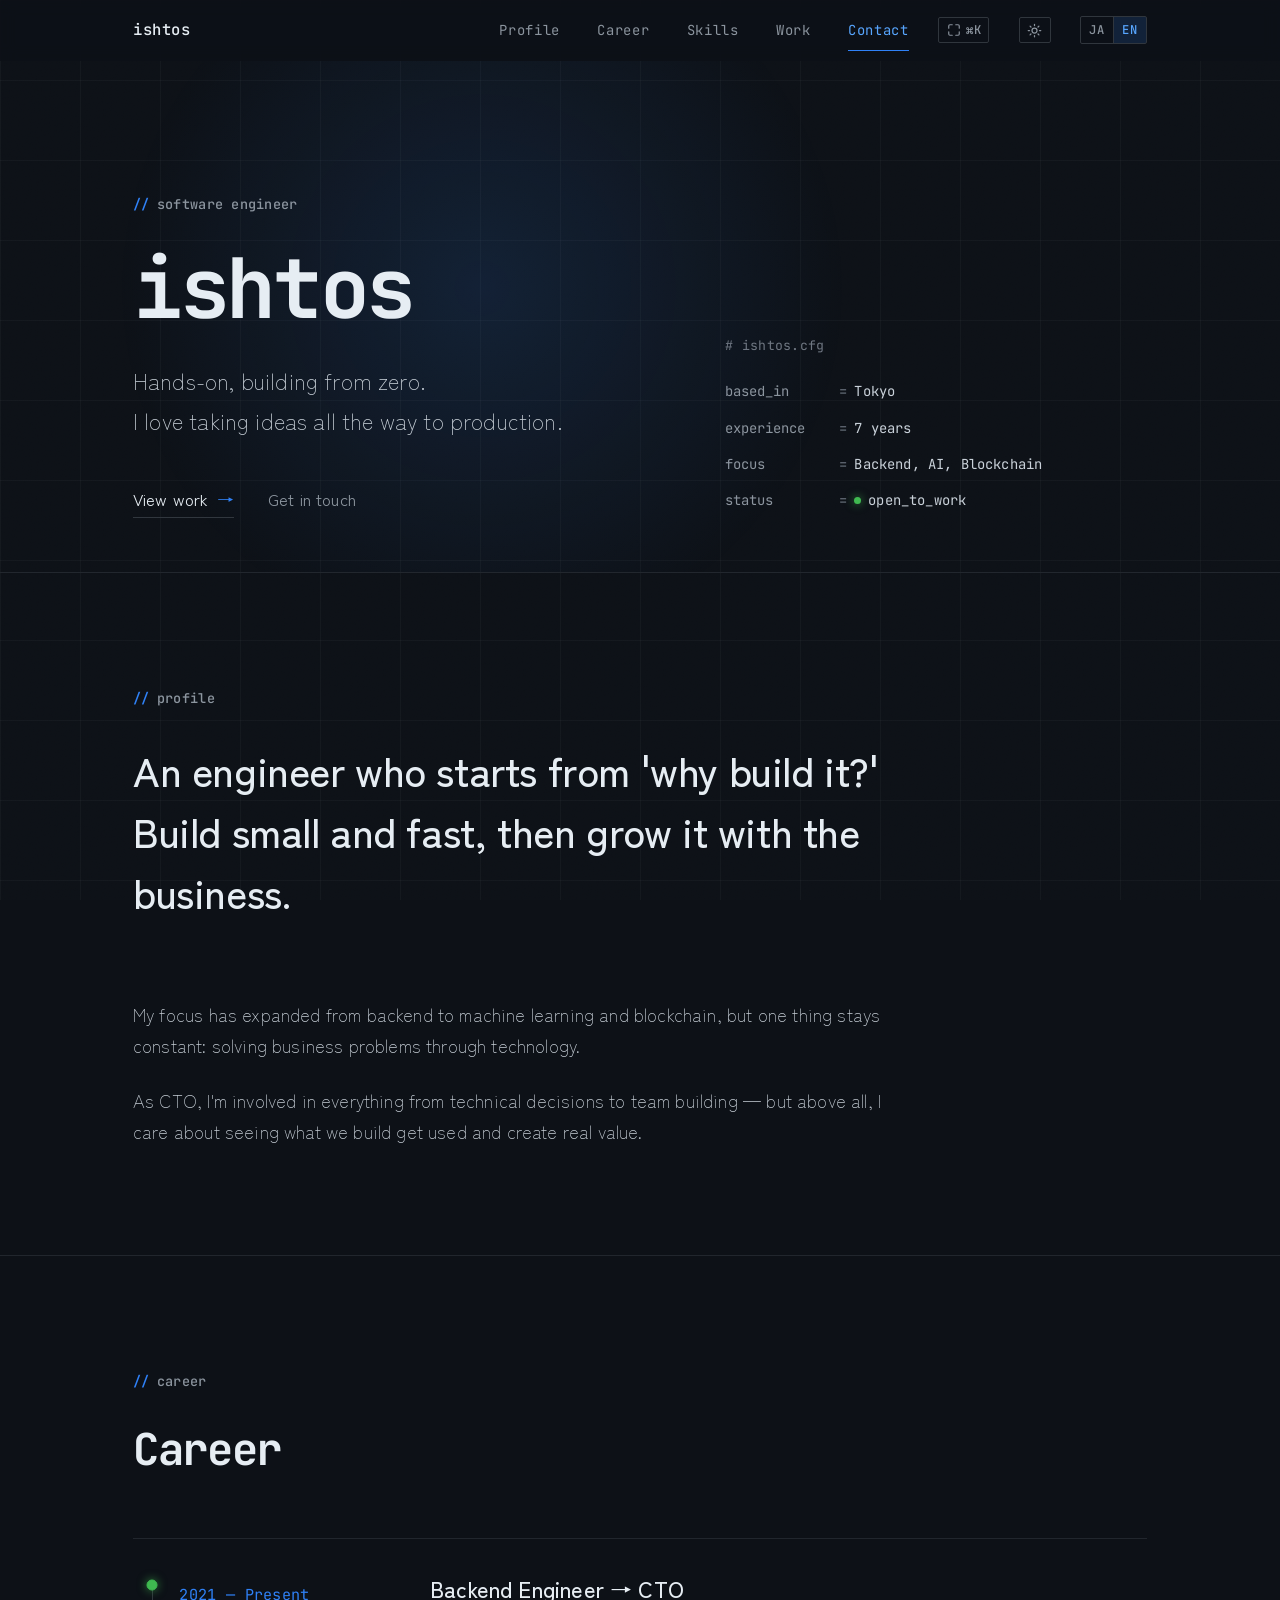
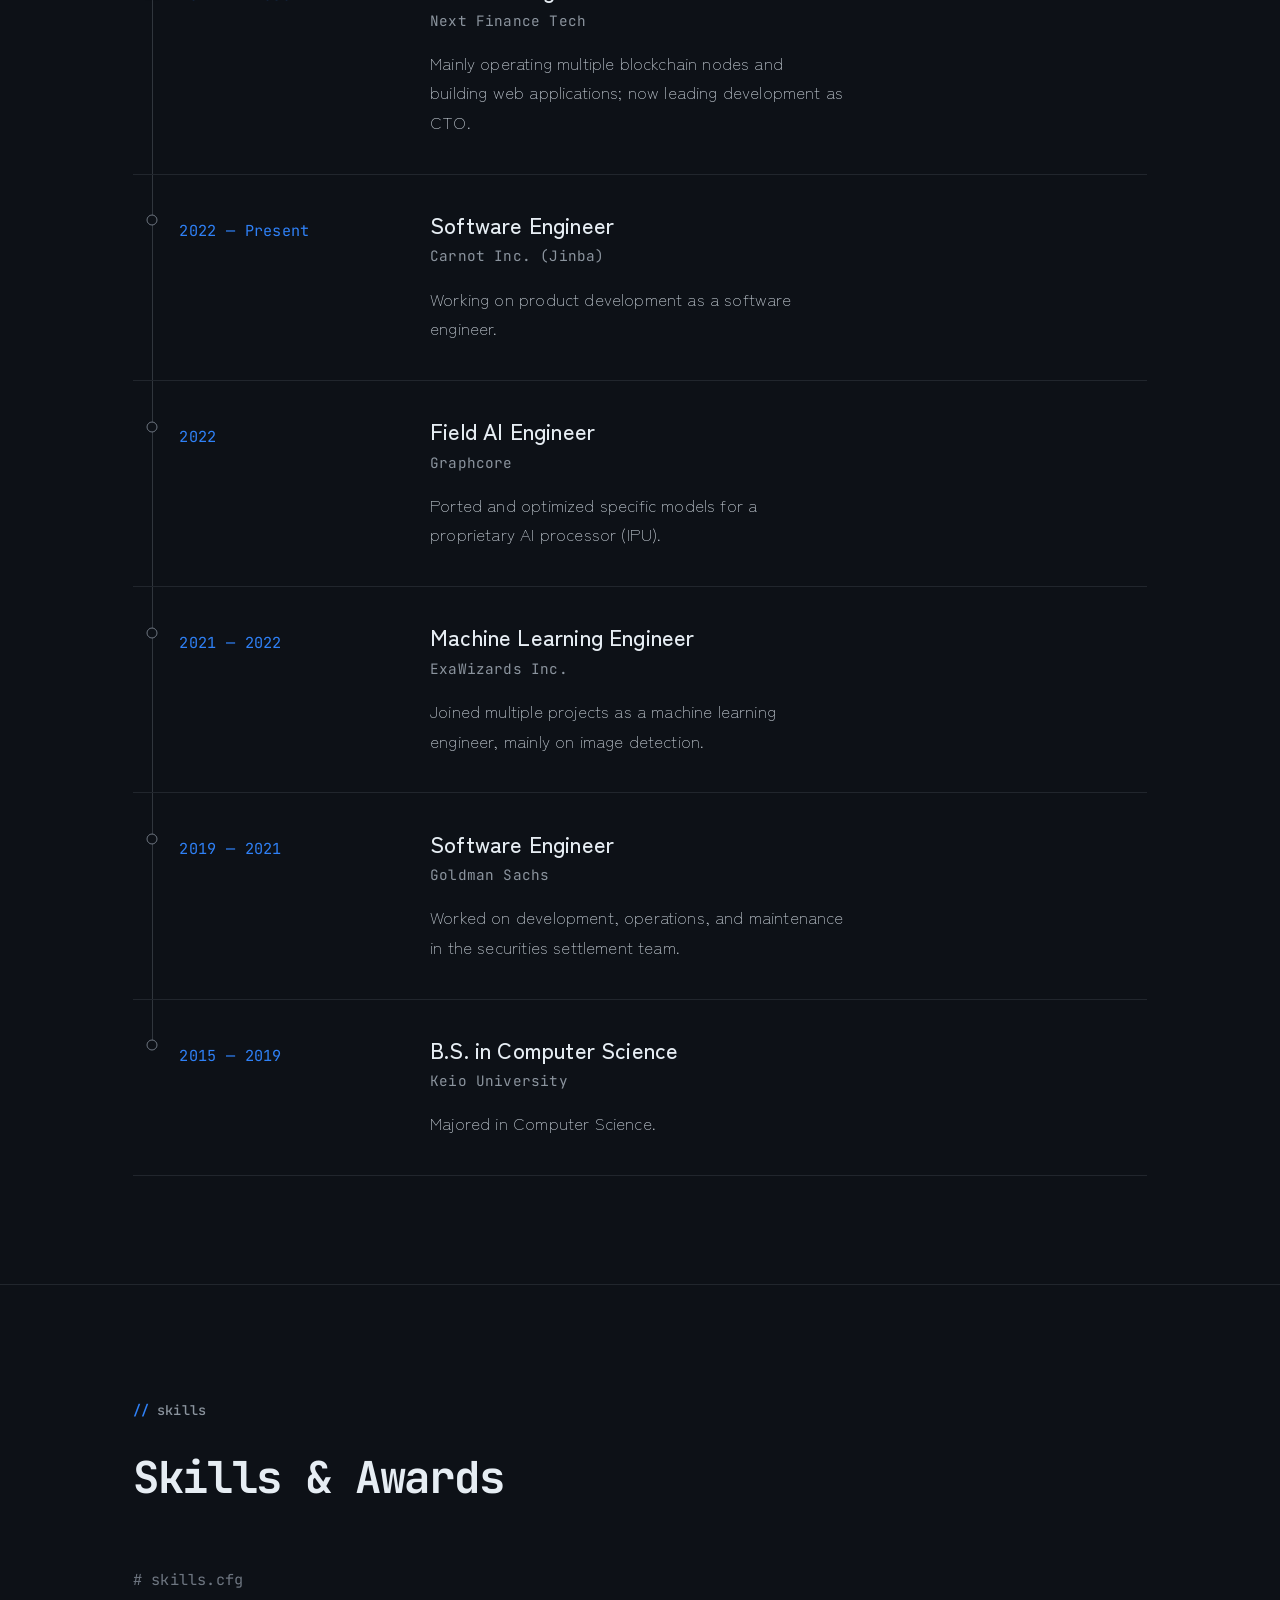
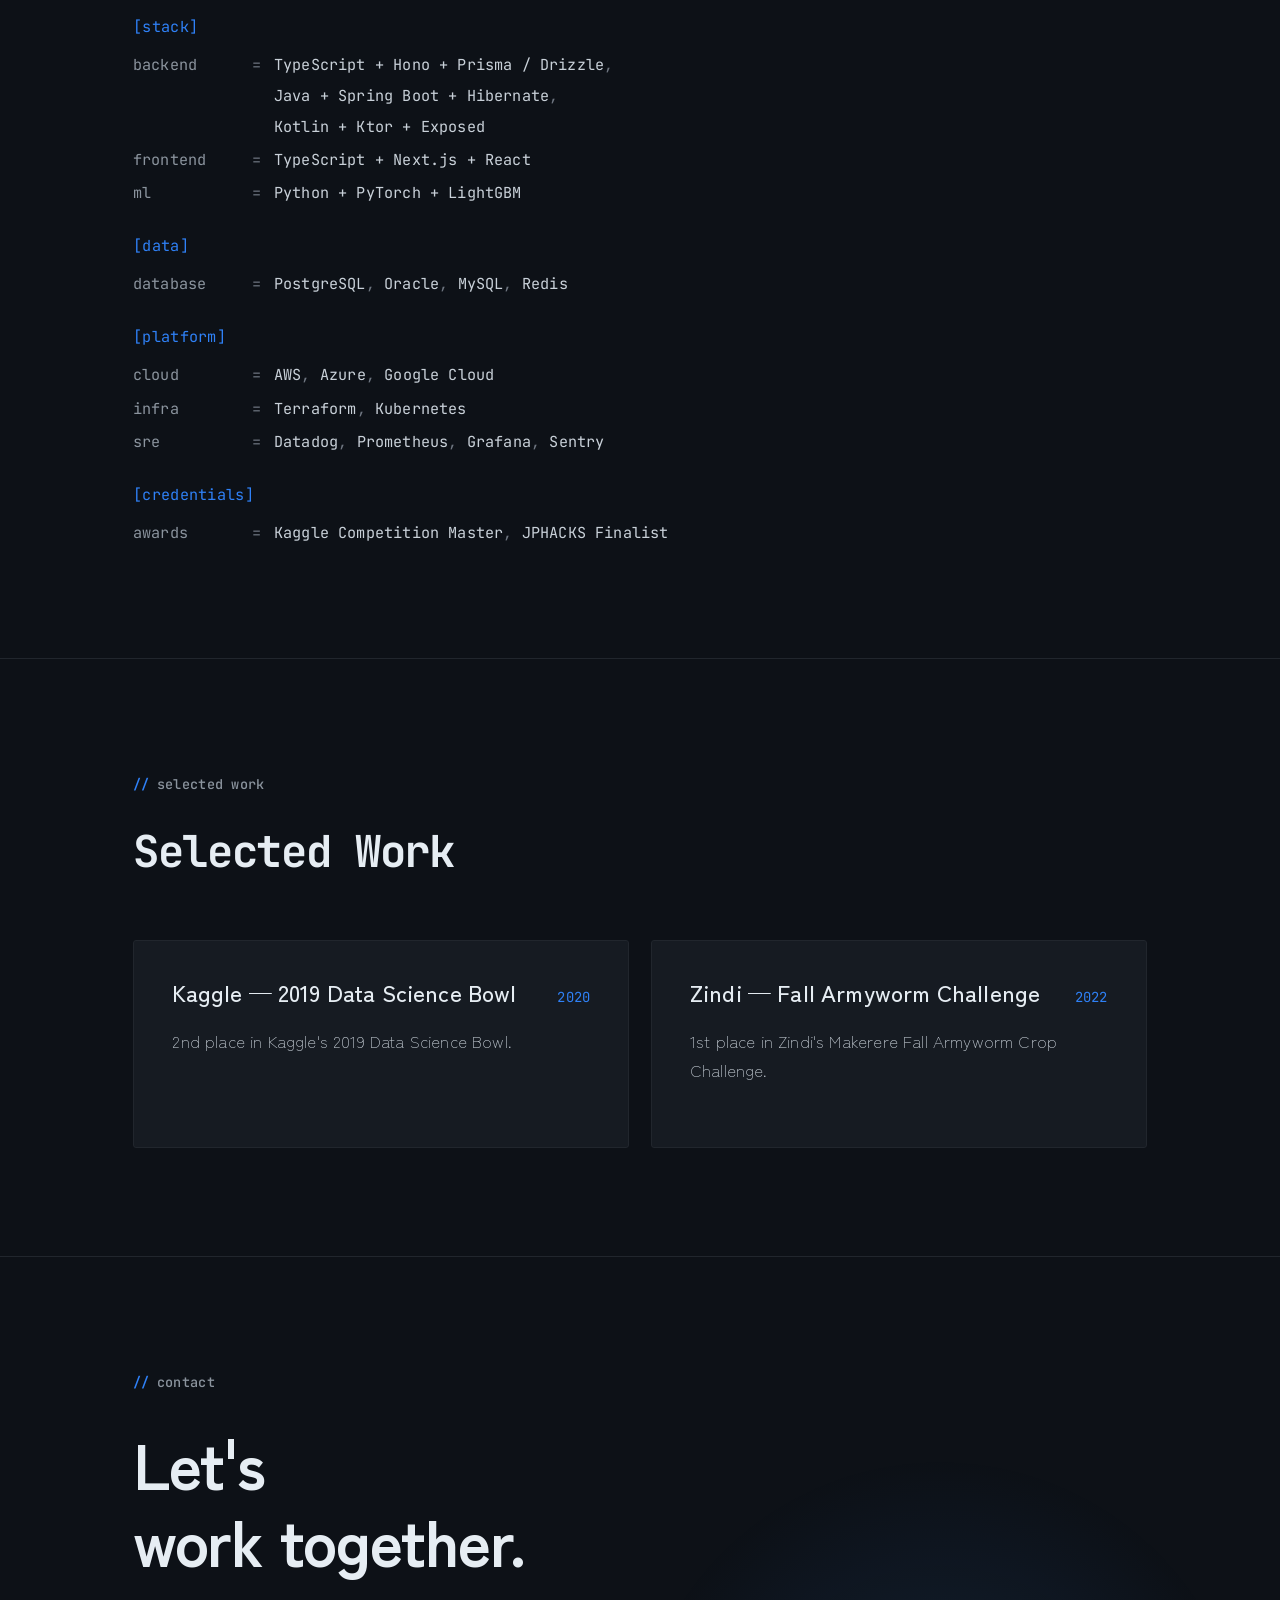
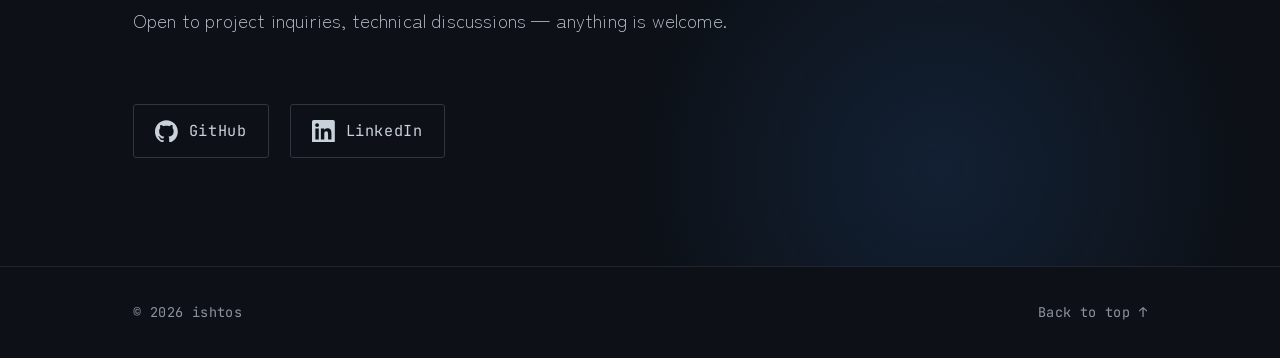
==== index.html @ a4ec8625 "Use comma separators in cfg blocks; trim the Work section - Config blocks: switch item separators to" ====
<!--
  ============================================================
  自己紹介ホームページ  /  Personal Profile Site
  デザイン: ダーク・プロダクト（深いチャコール × 抑えたブラス × 明朝 × 等幅）
  日英切替: 各要素の日本語はそのまま、英語は data-en="..." に記述。
            改行は {br} と書くと <br> になります。
  ※ 経歴・スキル・実績は LinkedIn を基に自動作成した下書きです。
    説明文は仮のものを含みます。ご自身で確認・修正してください（▼編集）。
  ============================================================
-->
<!DOCTYPE html>
<html lang="en" class="i18n-loading">
<head>
  <meta charset="UTF-8" />
  <meta name="viewport" content="width=device-width, initial-scale=1" />

  <!-- 言語適用までの一瞬のちらつき（FOUC）を防ぐ。JS 無効時は表示する。 -->
  <style>.i18n-loading body { visibility: hidden; }</style>
  <noscript><style>.i18n-loading body { visibility: visible; }</style></noscript>

  <!-- テーマを描画前に適用（ちらつき防止）。保存が無ければダーク。 -->
  <script>
    (function () {
      try {
        var t = localStorage.getItem("theme");
        document.documentElement.setAttribute("data-theme", t === "light" ? "light" : "dark");
      } catch (e) {
        document.documentElement.setAttribute("data-theme", "dark");
      }
    })();
  </script>

  <!-- ▼編集: タブ・検索結果に出るタイトルと説明文 -->
  <title>ishtos — Software Engineer</title>
  <meta name="description" content="ソフトウェアエンジニア ishtos のプロフィール。バックエンドと AI を軸に、経歴・スキル・実績を紹介しています。" />

  <meta property="og:title" content="ishtos — Software Engineer" />
  <meta property="og:description" content="バックエンドと AI を軸に、プロダクトをつくるソフトウェアエンジニアのプロフィール。" />
  <meta property="og:type" content="website" />
  <!-- ▼編集: 公開URL（ユーザーサイトなら https://<username>.github.io/） -->
  <meta property="og:url" content="https://ishtos.github.io/" />
  <meta property="og:image" content="https://ishtos.github.io/assets/og.jpg" />
  <meta property="og:image:width" content="1200" />
  <meta property="og:image:height" content="630" />
  <meta name="twitter:card" content="summary_large_image" />
  <meta name="twitter:title" content="ishtos — Software Engineer" />
  <meta name="twitter:description" content="Backend と AI を軸に、プロダクトをつくるソフトウェアエンジニア。" />
  <meta name="twitter:image" content="https://ishtos.github.io/assets/og.jpg" />

  <link rel="canonical" href="https://ishtos.github.io/" />
  <link rel="icon" type="image/svg+xml" href="assets/favicon.svg" />

  <meta name="color-scheme" content="dark light" />
  <meta name="theme-color" content="#0d1117" />

  <!-- 構造化データ（検索エンジンに「人物」として認識させる） -->
  <script type="application/ld+json">
  {
    "@context": "https://schema.org",
    "@type": "Person",
    "name": "ishtos",
    "url": "https://ishtos.github.io/",
    "jobTitle": "Software Engineer",
    "address": { "@type": "PostalAddress", "addressLocality": "Tokyo", "addressCountry": "JP" },
    "knowsAbout": ["Backend", "Machine Learning", "Blockchain"],
    "sameAs": [
      "https://github.com/ishtos",
      "https://www.linkedin.com/in/toshiki-ishikawa-1864b8167/"
    ]
  }
  </script>

  <link rel="preconnect" href="https://fonts.googleapis.com" />
  <link rel="preconnect" href="https://fonts.gstatic.com" crossorigin />
  <link href="https://fonts.googleapis.com/css2?family=JetBrains+Mono:wght@400;500;700&family=Zen+Kaku+Gothic+New:wght@300;400;500;700&display=swap" rel="stylesheet" />

  <link rel="stylesheet" href="assets/styles.css" />
</head>
<body>
  <a class="skip-link" href="#main" data-en="Skip to content">本文へスキップ</a>

  <!-- ============ トップバー ============ -->
  <header class="topbar" data-nav>
    <div class="wrap topbar__inner">
      <!-- ▼編集: 氏名 -->
      <a class="topbar__name" href="#top">ishtos</a>

      <div class="topbar__right">
        <nav class="topnav" aria-label="メインナビゲーション">
          <a href="#about" data-nav-link>Profile</a>
          <a href="#career" data-nav-link>Career</a>
          <a href="#skills" data-nav-link>Skills</a>
          <a href="#work" data-nav-link>Work</a>
          <a href="#contact" data-nav-link>Contact</a>
        </nav>

        <button class="cmdk-btn" type="button" data-cmdk-open aria-label="コマンドパレット / Command palette" title="Command palette (⌘K)">
          <svg viewBox="0 0 24 24" aria-hidden="true" fill="none" stroke="currentColor" stroke-width="2" stroke-linecap="round" stroke-linejoin="round"><path d="M9 3H5a2 2 0 0 0-2 2v4M15 3h4a2 2 0 0 1 2 2v4M9 21H5a2 2 0 0 1-2-2v-4M15 21h4a2 2 0 0 0 2-2v-4"/></svg>
          <span class="cmdk-btn__kbd" aria-hidden="true">⌘K</span>
        </button>

        <button class="themesw" type="button" data-theme-toggle aria-label="テーマ切替 / Toggle theme" title="Toggle theme">
          <svg class="icon-sun" viewBox="0 0 24 24" aria-hidden="true" fill="none" stroke="currentColor" stroke-width="2" stroke-linecap="round" stroke-linejoin="round"><circle cx="12" cy="12" r="4"/><path d="M12 2v2M12 20v2M4.93 4.93l1.41 1.41M17.66 17.66l1.41 1.41M2 12h2M20 12h2M6.34 17.66l-1.41 1.41M19.07 4.93l-1.41 1.41"/></svg>
          <svg class="icon-moon" viewBox="0 0 24 24" aria-hidden="true" fill="none" stroke="currentColor" stroke-width="2" stroke-linecap="round" stroke-linejoin="round"><path d="M21 12.79A9 9 0 1 1 11.21 3 7 7 0 0 0 21 12.79z"/></svg>
        </button>

        <div class="langsw" role="group" aria-label="言語 / Language" data-langsw>
          <button type="button" data-lang="ja" aria-pressed="false">JA</button>
          <button type="button" data-lang="en" aria-pressed="true">EN</button>
        </div>

        <button class="topbar__toggle" type="button" aria-expanded="false" aria-controls="topbar-menu" aria-label="メニューを開く" data-nav-toggle>
          <span></span><span></span>
        </button>
      </div>
    </div>

    <div class="topbar__menu" id="topbar-menu" data-nav-menu hidden>
      <a href="#about">Profile</a>
      <a href="#career">Career</a>
      <a href="#skills">Skills</a>
      <a href="#work">Work</a>
      <a href="#contact">Contact</a>
    </div>
  </header>

  <main id="main">
    <!-- ============ ヒーロー ============ -->
    <section class="hero" id="top">
      <div class="hero__glow" aria-hidden="true"></div>
      <div class="wrap hero__inner">
        <div class="hero__main">
          <!-- 肩書き・拠点（両言語共通のラベル） -->
          <p class="hero__eyebrow boot" style="--d:0"><span class="tick" aria-hidden="true"></span>Software Engineer</p>
          <!-- ▼編集: 氏名 -->
          <h1 class="hero__name boot" style="--d:1">ishtos</h1>
          <!-- ▼編集: キャッチコピー（下書き。あとで差し替えてください） -->
          <p class="hero__lead boot" style="--d:3" data-en="Hands-on, building from zero.{br}I love taking ideas all the way to production."><span class="phrase">アイデアを</span><span class="phrase">ゼロから形にして、</span><span class="phrase">世に出す。</span><br /><span class="phrase">そんなものづくりが</span><span class="phrase">好きです。</span></p>
          <div class="hero__actions boot" style="--d:5">
            <a class="lnk" href="#work"><span data-en="View work">実績を見る</span> <span class="arw" aria-hidden="true">→</span></a>
            <a class="lnk lnk--muted" href="#contact" data-en="Get in touch">連絡する</a>
          </div>
        </div>

        <!-- 設定ファイル風のプロフィール（等幅・両言語共通） -->
        <div class="hero__spec">
          <p class="spec__file boot" style="--d:2" aria-hidden="true"># ishtos.cfg</p>
          <dl class="spec">
            <div class="spec__item boot" style="--d:3">
              <dt>based_in</dt>
              <dd>Tokyo</dd>
            </div>
            <div class="spec__item boot" style="--d:4">
              <dt>experience</dt>
              <dd>7 years</dd>
            </div>
            <div class="spec__item boot" style="--d:5">
              <dt>focus</dt>
              <dd>Backend, AI, Blockchain</dd>
            </div>
            <div class="spec__item boot" style="--d:6">
              <dt>status</dt>
              <dd><span class="dot" aria-hidden="true"></span>open_to_work</dd>
            </div>
          </dl>
        </div>
      </div>
    </section>

    <!-- ============ プロフィール ============ -->
    <section class="sect" id="about">
      <div class="wrap">
        <p class="eyebrow"><span class="tick" aria-hidden="true"></span>Profile</p>

        <!-- ▼編集: 自己紹介のリード文（下書き。この一文がページの「顔」になります）
             日本語は文節ごとに <span class="phrase"> で囲み語中改行を防止。英語は data-en。 -->
        <h2 class="lead reveal" data-en="An engineer who starts from 'why build it?'{br}Build small and fast, then grow it with the business.">
          <span class="phrase">「なぜつくるのか」から</span><span class="phrase">考えるエンジニア。</span><br />
          <span class="phrase">小さく速くつくり、</span><span class="phrase">事業とともに</span><span class="phrase">育てていく。</span>
        </h2>

        <div class="about__grid">
          <!-- ▼編集: 自己紹介（下書き。ご自身の言葉に置き換えてください） -->
          <div class="about__body">
            <p class="reveal" data-en="My focus has expanded from backend to machine learning and blockchain, but one thing stays constant: solving business problems through technology.">領域はバックエンドから機械学習、ブロックチェーンへと広がってきましたが、一貫しているのは「技術で事業の課題を解く」という視点です。</p>
            <p class="reveal" data-en="As CTO, I'm involved in everything from technical decisions to team building — but above all, I care about seeing what we build get used and create real value.">CTO として技術選定やチームづくりに関わりながらも、つくったものが実際に使われ、価値を生むところまで見届けることを大切にしています。</p>
          </div>
        </div>
      </div>
    </section>

    <!-- ============ 経歴 / 職歴 ============ -->
    <section class="sect" id="career">
      <div class="wrap">
        <p class="eyebrow"><span class="tick" aria-hidden="true"></span>Career</p>
        <h2 class="sect__title reveal" data-en="Career">経歴</h2>

        <ol class="ledger">
          <!-- ▼編集: LinkedIn を基にした下書き。期間・役職・説明はご確認ください -->
          <li class="ledger__row reveal is-current">
            <div class="ledger__period" data-en="2021 — Present">2021 — 現在</div>
            <div class="ledger__main">
              <h3 class="ledger__role" data-en="Backend Engineer → CTO">バックエンドエンジニア → CTO</h3>
              <p class="ledger__org">Next Finance Tech</p>
              <p class="ledger__desc" data-en="Mainly operating multiple blockchain nodes and building web applications; now leading development as CTO.">複数のブロックチェーンノードの運用と Web アプリケーションの開発を主に担当。現在は CTO として開発をリード。</p>
            </div>
          </li>
          <li class="ledger__row reveal">
            <div class="ledger__period" data-en="2022 — Present">2022 — 現在</div>
            <div class="ledger__main">
              <h3 class="ledger__role" data-en="Software Engineer">ソフトウェアエンジニア</h3>
              <p class="ledger__org">Carnot Inc. (Jinba)</p>
              <p class="ledger__desc" data-en="Working on product development as a software engineer.">ソフトウェアエンジニアとして、プロダクト開発を担当。</p>
            </div>
          </li>
          <li class="ledger__row reveal">
            <div class="ledger__period">2022</div>
            <div class="ledger__main">
              <h3 class="ledger__role" data-en="Field AI Engineer">フィールド AI エンジニア</h3>
              <p class="ledger__org">Graphcore</p>
              <p class="ledger__desc" data-en="Ported and optimized specific models for a proprietary AI processor (IPU).">独自 AI プロセッサ（IPU）向けに、特定モデルの移植と最適化を担当。</p>
            </div>
          </li>
          <li class="ledger__row reveal">
            <div class="ledger__period" data-en="2021 — 2022">2021 — 2022</div>
            <div class="ledger__main">
              <h3 class="ledger__role" data-en="Machine Learning Engineer">機械学習エンジニア</h3>
              <p class="ledger__org">ExaWizards Inc.</p>
              <p class="ledger__desc" data-en="Joined multiple projects as a machine learning engineer, mainly on image detection.">機械学習エンジニアとして複数のプロジェクトに携わり、主に画像検出の案件を担当。</p>
            </div>
          </li>
          <li class="ledger__row reveal">
            <div class="ledger__period" data-en="2019 — 2021">2019 — 2021</div>
            <div class="ledger__main">
              <h3 class="ledger__role" data-en="Software Engineer">ソフトウェアエンジニア</h3>
              <p class="ledger__org">Goldman Sachs</p>
              <p class="ledger__desc" data-en="Worked on development, operations, and maintenance in the securities settlement team.">証券決済チームで、システムの開発・運用・保守を担当。</p>
            </div>
          </li>
          <li class="ledger__row reveal">
            <div class="ledger__period" data-en="2015 — 2019">2015 — 2019</div>
            <div class="ledger__main">
              <h3 class="ledger__role" data-en="B.S. in Computer Science">情報工学 学士</h3>
              <p class="ledger__org" data-en="Keio University">慶應義塾大学</p>
              <p class="ledger__desc" data-en="Majored in Computer Science.">情報工学を専攻。</p>
            </div>
          </li>
        </ol>
      </div>
    </section>

    <!-- ============ スキル / 資格 ============ -->
    <section class="sect" id="skills">
      <div class="wrap">
        <p class="eyebrow"><span class="tick" aria-hidden="true"></span>Skills</p>
        <h2 class="sect__title reveal" data-en="Skills &amp; Awards">スキル・受賞</h2>

        <!-- 設定ファイル風のスキル表記（ヒーローの # ishtos.cfg と呼応）。
             キー・値は言語共通なので data-en 不要。 -->
        <div class="cfg reveal" role="img"
             aria-label="Skills: backend TypeScript+Hono+Prisma/Drizzle, Java+Spring Boot+Hibernate, Kotlin+Ktor+Exposed; frontend TypeScript+Next.js+React; ml Python+PyTorch+LightGBM; database PostgreSQL, Oracle, MySQL, Redis; cloud AWS, Azure, Google Cloud; infra Terraform, Kubernetes; sre Datadog, Prometheus, Grafana, Sentry; awards Kaggle Competition Master, JPHACKS Finalist.">
          <p class="cfg__file" aria-hidden="true"># skills.cfg</p>

          <div class="cfg__block" aria-hidden="true">
            <p class="cfg__section">[stack]</p>
            <div class="cfg__row">
              <span class="cfg__key">backend</span><span class="cfg__eq">=</span>
              <span class="cfg__vals cfg__vals--stack">
                <span class="cfg__val">TypeScript + Hono + Prisma / Drizzle</span>
                <span class="cfg__val">Java + Spring Boot + Hibernate</span>
                <span class="cfg__val">Kotlin + Ktor + Exposed</span>
              </span>
            </div>
            <div class="cfg__row">
              <span class="cfg__key">frontend</span><span class="cfg__eq">=</span>
              <span class="cfg__vals"><span class="cfg__val">TypeScript + Next.js + React</span></span>
            </div>
            <div class="cfg__row">
              <span class="cfg__key">ml</span><span class="cfg__eq">=</span>
              <span class="cfg__vals"><span class="cfg__val">Python + PyTorch + LightGBM</span></span>
            </div>
          </div>

          <div class="cfg__block" aria-hidden="true">
            <p class="cfg__section">[data]</p>
            <div class="cfg__row">
              <span class="cfg__key">database</span><span class="cfg__eq">=</span>
              <span class="cfg__vals">
                <span class="cfg__val">PostgreSQL</span><span class="cfg__val">Oracle</span><span class="cfg__val">MySQL</span><span class="cfg__val">Redis</span>
              </span>
            </div>
          </div>

          <div class="cfg__block" aria-hidden="true">
            <p class="cfg__section">[platform]</p>
            <div class="cfg__row">
              <span class="cfg__key">cloud</span><span class="cfg__eq">=</span>
              <span class="cfg__vals">
                <span class="cfg__val">AWS</span><span class="cfg__val">Azure</span><span class="cfg__val">Google Cloud</span>
              </span>
            </div>
            <div class="cfg__row">
              <span class="cfg__key">infra</span><span class="cfg__eq">=</span>
              <span class="cfg__vals">
                <span class="cfg__val">Terraform</span><span class="cfg__val">Kubernetes</span>
              </span>
            </div>
            <div class="cfg__row">
              <span class="cfg__key">sre</span><span class="cfg__eq">=</span>
              <span class="cfg__vals">
                <span class="cfg__val">Datadog</span><span class="cfg__val">Prometheus</span><span class="cfg__val">Grafana</span><span class="cfg__val">Sentry</span>
              </span>
            </div>
          </div>

          <div class="cfg__block" aria-hidden="true">
            <p class="cfg__section">[credentials]</p>
            <div class="cfg__row">
              <span class="cfg__key">awards</span><span class="cfg__eq">=</span>
              <span class="cfg__vals">
                <span class="cfg__val">Kaggle Competition Master</span><span class="cfg__val">JPHACKS Finalist</span>
              </span>
            </div>
          </div>
        </div>
      </div>
    </section>

    <!-- ============ 実績 / プロジェクト ============ -->
    <section class="sect" id="work">
      <div class="wrap">
        <p class="eyebrow"><span class="tick" aria-hidden="true"></span>Selected Work</p>
        <h2 class="sect__title reveal" data-en="Selected Work">実績</h2>

        <div class="works">
          <!-- ▼編集: LinkedIn を基にした下書き。内容はご確認・修正ください -->
          <article class="work reveal">
            <div class="work__top">
              <h3 class="work__title">Kaggle — 2019 Data Science Bowl</h3>
              <span class="work__year">2020</span>
            </div>
            <p class="work__desc" data-en="2nd place in Kaggle's 2019 Data Science Bowl.">Kaggle「2019 Data Science Bowl」で2位入賞。</p>
          </article>

          <article class="work reveal">
            <div class="work__top">
              <h3 class="work__title">Zindi — Fall Armyworm Challenge</h3>
              <span class="work__year">2022</span>
            </div>
            <p class="work__desc" data-en="1st place in Zindi's Makerere Fall Armyworm Crop Challenge.">Zindi「Makerere Fall Armyworm Crop Challenge」で1位入賞。</p>
          </article>
        </div>
      </div>
    </section>

    <!-- ============ 連絡先 ============ -->
    <section class="sect contact" id="contact">
      <div class="contact__glow" aria-hidden="true"></div>
      <div class="wrap">
        <p class="eyebrow"><span class="tick" aria-hidden="true"></span>Contact</p>
        <h2 class="contact__title reveal" data-en="Let's{br}work together.">お気軽に、<br />ご連絡ください。</h2>
        <p class="contact__note reveal" data-en="Open to project inquiries, technical discussions — anything is welcome.">お仕事のご相談、技術的な話、なんでも歓迎します。</p>

        <ul class="contact__links reveal">
          <!-- ▼編集: 連絡先。不要なものは <li> ごと削除、メール等を追加できます -->
          <li>
            <a href="https://github.com/ishtos" target="_blank" rel="noopener" aria-label="GitHub">
                <svg class="contact__icon" viewBox="0 0 24 24" role="img" aria-hidden="true" focusable="false"><path fill="currentColor" d="M12 .297c-6.63 0-12 5.373-12 12 0 5.303 3.438 9.8 8.205 11.385.6.113.82-.258.82-.577 0-.285-.01-1.04-.015-2.04-3.338.724-4.042-1.61-4.042-1.61C4.422 18.07 3.633 17.7 3.633 17.7c-1.087-.744.084-.729.084-.729 1.205.084 1.838 1.236 1.838 1.236 1.07 1.835 2.809 1.305 3.495.998.108-.776.417-1.305.76-1.605-2.665-.3-5.466-1.332-5.466-5.93 0-1.31.465-2.38 1.235-3.22-.135-.303-.54-1.523.105-3.176 0 0 1.005-.322 3.3 1.23.96-.267 1.98-.399 3-.405 1.02.006 2.04.138 3 .405 2.28-1.552 3.285-1.23 3.285-1.23.645 1.653.24 2.873.12 3.176.765.84 1.23 1.91 1.23 3.22 0 4.61-2.805 5.625-5.475 5.92.42.36.81 1.096.81 2.22 0 1.606-.015 2.896-.015 3.286 0 .315.21.69.825.57C20.565 22.092 24 17.592 24 12.297c0-6.627-5.373-12-12-12"/></svg>
                <span>GitHub</span>
            </a>
          </li>
          <li>
            <a href="https://www.linkedin.com/in/toshiki-ishikawa-1864b8167/" target="_blank" rel="noopener" aria-label="LinkedIn">
                <svg class="contact__icon" viewBox="0 0 24 24" role="img" aria-hidden="true" focusable="false"><path fill="currentColor" d="M20.447 20.452h-3.554v-5.569c0-1.328-.027-3.037-1.852-3.037-1.853 0-2.136 1.445-2.136 2.939v5.667H9.351V9h3.414v1.561h.046c.477-.9 1.637-1.85 3.37-1.85 3.601 0 4.267 2.37 4.267 5.455v6.286zM5.337 7.433a2.062 2.062 0 0 1-2.063-2.065 2.064 2.064 0 1 1 2.063 2.065zm1.782 13.019H3.555V9h3.564v11.452zM22.225 0H1.771C.792 0 0 .774 0 1.729v20.542C0 23.227.792 24 1.771 24h20.451C23.2 24 24 23.227 24 22.271V1.729C24 .774 23.2 0 22.225 0z"/></svg>
                <span>LinkedIn</span>
            </a>
          </li>
        </ul>
      </div>
    </section>
  </main>

  <footer class="foot">
    <div class="wrap foot__inner">
      <!-- ▼編集: 氏名 / 年 -->
      <span>© 2026 ishtos</span>
      <a href="#top" class="foot__top">Back to top <span aria-hidden="true">↑</span></a>
    </div>
  </footer>

  <!-- ============ コマンドパレット (⌘K) ============ -->
  <div class="cmdk" data-cmdk hidden>
    <div class="cmdk__backdrop" data-cmdk-close></div>
    <div class="cmdk__panel" role="dialog" aria-modal="true" aria-label="Command palette">
      <div class="cmdk__bar">
        <span class="cmdk__prompt" aria-hidden="true">&gt;_</span>
        <input class="cmdk__input" type="text" data-cmdk-input
               placeholder="Jump to a section, toggle theme…"
               aria-label="Command" aria-controls="cmdk-list"
               aria-expanded="true" role="combobox" aria-autocomplete="list"
               autocomplete="off" autocapitalize="off" spellcheck="false" />
        <kbd class="cmdk__esc" aria-hidden="true">esc</kbd>
      </div>
      <ul class="cmdk__list" id="cmdk-list" data-cmdk-list role="listbox" aria-label="Commands"></ul>
      <p class="cmdk__empty" data-cmdk-empty hidden>No matching command</p>
      <div class="cmdk__foot" aria-hidden="true">
        <span><kbd>↑</kbd><kbd>↓</kbd> navigate</span>
        <span><kbd>↵</kbd> select</span>
        <span><kbd>esc</kbd> close</span>
      </div>
    </div>
  </div>

  <!-- フィルムグレイン（繊細な質感） -->
  <div class="grain" aria-hidden="true"></div>

  <script src="assets/main.js" defer></script>
  <!-- FOUC ゲートの保険（main.js が古い/欠落でも本文を必ず表示する。HTML内なので常に最新） -->
  <script>
    setTimeout(function () {
      document.documentElement.classList.remove("i18n-loading");
      var h = document.querySelector(".hero");
      if (h) h.classList.add("is-booted");
    }, 500);
  </script>
</body>
</html>
---- assets/styles.css ----
/* ============================================================
   Design tokens — Dark product
   深いチャコール × 抑えたブラス × 明朝/等幅/ゴシック
   ============================================================ */
:root {
  /* GitHub Dark (Primer) */
  --bg: #0d1117;
  --bg-2: #161b22;
  --bg-3: #21262d;
  --ink: #e6edf3;
  --ink-soft: #c9d1d9;
  --muted: #8b949e;
  --faint: #6e7681;
  --line: #21262d;
  --line-2: #30363d;
  --accent: #2f81f7;
  --accent-bright: #58a6ff;
  --accent-wash: rgba(56, 139, 253, 0.15);
  --grid-line: rgba(139, 148, 158, 0.06);
  --glow: rgba(56, 139, 253, 0.13);
  --success: #3fb950;
  --success-glow: rgba(63, 185, 80, 0.5);

  /* コンテナ幅は rem 基準にして、画面幅に応じて拡大する */
  --wrap: 66rem;
  --pad: clamp(1.25rem, 5vw, 3rem);

  --serif: "Shippori Mincho", "Hiragino Mincho ProN", "Yu Mincho", serif;
  --sans: "Zen Kaku Gothic New", -apple-system, BlinkMacSystemFont, "Hiragino Sans",
    "Noto Sans JP", sans-serif;
  --mono: "JetBrains Mono", "Zen Kaku Gothic New", ui-monospace, "SFMono-Regular",
    Menlo, monospace;

  --ease: cubic-bezier(0.16, 1, 0.3, 1);
}

/* ============================================================
   Light theme（data-theme="light" のとき上書き。ダークがデフォルト）
   ============================================================ */
:root[data-theme="light"] {
  /* GitHub Light (Primer) */
  --bg: #ffffff;
  --bg-2: #f6f8fa;
  --bg-3: #eaeef2;
  --ink: #1f2328;
  --ink-soft: #424a53;
  --muted: #59636e;
  --faint: #6e7781;
  --line: #d8dee4;
  --line-2: #d0d7de;
  --accent: #0969da;
  --accent-bright: #0550ae;
  --accent-wash: rgba(9, 105, 218, 0.1);
  --grid-line: rgba(31, 35, 40, 0.045);
  --glow: rgba(9, 105, 218, 0.08);
  --success: #1a7f37;
  --success-glow: rgba(26, 127, 55, 0.4);
}

/* ============================================================
   Base
   ============================================================ */
* {
  box-sizing: border-box;
}

html {
  /* 画面幅に応じて基準フォントサイズを拡大（広い画面で小さく見えるのを防ぐ）。
     すべての rem 指定（文字・余白・コンテナ幅）が連動して拡大する。 */
  font-size: clamp(16.5px, 0.5vw + 10.5px, 26px);
  scroll-behavior: smooth;
  -webkit-text-size-adjust: 100%;
}
@media (prefers-reduced-motion: reduce) {
  html {
    scroll-behavior: auto;
  }
}

body {
  margin: 0;
  font-family: var(--sans);
  font-weight: 400;
  color: var(--ink);
  background: var(--bg);
  line-height: 1.75;
  letter-spacing: 0.01em;
  -webkit-font-smoothing: antialiased;
  text-rendering: optimizeLegibility;
}

h1,
h2,
h3 {
  margin: 0;
  font-weight: 400;
  line-height: 1.16;
}

p {
  margin: 0;
}

a {
  color: inherit;
  text-decoration: none;
}

ul,
ol,
dl {
  margin: 0;
  padding: 0;
  list-style: none;
}

dd {
  margin: 0;
}

:focus-visible {
  outline: 2px solid var(--accent);
  outline-offset: 3px;
  border-radius: 2px;
}

::selection {
  background: var(--accent-wash);
  color: var(--accent-bright);
}

.wrap {
  width: 100%;
  max-width: var(--wrap);
  margin-inline: auto;
  padding-inline: var(--pad);
}

.skip-link {
  position: absolute;
  left: 1rem;
  top: -100px;
  z-index: 200;
  background: var(--accent);
  color: #ffffff;
  padding: 0.6rem 1rem;
  font-family: var(--mono);
  font-size: 0.85rem;
  transition: top 0.2s var(--ease);
}
.skip-link:focus {
  top: 1rem;
}

/* 日本語の語中改行を避ける */
.hero__name,
.hero__lead,
.lead,
.sect__title,
.contact__title {
  word-break: keep-all;
  overflow-wrap: anywhere;
}
/* 文節ごとの折り返し（語中改行・句読点の行頭禁則を防ぐ） */
.phrase {
  white-space: nowrap;
}

/* 共通の小見出し（等幅ラベル） */
.eyebrow,
.hero__eyebrow {
  display: inline-flex;
  align-items: center;
  gap: 0.55em;
  font-family: var(--mono);
  font-size: 0.8rem;
  font-weight: 500;
  letter-spacing: 0.02em;
  text-transform: lowercase;
  color: var(--muted);
}
/* コードコメント風の // マーカー */
.tick {
  color: var(--accent);
  font-weight: 600;
}
.tick::before {
  content: "//";
}

/* ブラス色のインラインリンク */
.lnk {
  display: inline-flex;
  align-items: center;
  gap: 0.5em;
  font-size: 1rem;
  color: var(--ink);
  padding-bottom: 3px;
  border-bottom: 1px solid var(--line-2);
  transition: color 0.25s var(--ease), border-color 0.25s var(--ease);
}
.lnk .arw {
  color: var(--accent);
  transition: transform 0.25s var(--ease);
}
.lnk:hover {
  color: var(--accent-bright);
  border-color: var(--accent);
}
.lnk:hover .arw {
  transform: translateX(4px);
}
.lnk--muted {
  color: var(--muted);
  border-color: transparent;
}
.lnk--muted:hover {
  color: var(--ink);
  border-color: var(--line-2);
}

/* ============================================================
   Grain & atmosphere
   ============================================================ */
/* ブループリント調の極薄グリッド（技術的な奥行き） */
body::before {
  content: "";
  position: fixed;
  inset: 0;
  z-index: 0;
  pointer-events: none;
  background-image:
    linear-gradient(to right, var(--grid-line) 1px, transparent 1px),
    linear-gradient(to bottom, var(--grid-line) 1px, transparent 1px);
  background-size: 80px 80px;
}

.grain {
  position: fixed;
  inset: 0;
  z-index: 3;
  pointer-events: none;
  opacity: 0.04;
  mix-blend-mode: overlay;
  background-image: url("data:image/svg+xml,%3Csvg xmlns='http://www.w3.org/2000/svg' width='140' height='140'%3E%3Cfilter id='n'%3E%3CfeTurbulence type='fractalNoise' baseFrequency='0.85' numOctaves='2' stitchTiles='stitch'/%3E%3C/filter%3E%3Crect width='100%25' height='100%25' filter='url(%23n)'/%3E%3C/svg%3E");
}
@media (prefers-reduced-motion: reduce) {
  .grain {
    display: none;
  }
}

/* ============================================================
   Top bar
   ============================================================ */
.topbar {
  position: sticky;
  top: 0;
  z-index: 100;
  background: color-mix(in srgb, var(--bg) 88%, transparent);
  -webkit-backdrop-filter: blur(8px);
  backdrop-filter: blur(8px);
  border-bottom: 1px solid transparent;
  transition: border-color 0.3s var(--ease), background 0.3s var(--ease);
}
.topbar.is-scrolled {
  border-bottom-color: var(--line);
  background: color-mix(in srgb, var(--bg) 94%, transparent);
}
.topbar__inner {
  display: flex;
  align-items: center;
  justify-content: space-between;
  height: 60px;
}
.topbar__name {
  font-family: var(--mono);
  font-size: 0.92rem;
  font-weight: 500;
  letter-spacing: 0.04em;
}
.topbar__name:hover {
  color: var(--accent-bright);
}
.topnav {
  display: flex;
  gap: clamp(1.1rem, 3vw, 2.2rem);
}
.topnav a {
  position: relative;
  font-family: var(--mono);
  font-size: 0.82rem;
  letter-spacing: 0.05em;
  color: var(--muted);
  padding: 0.4rem 0;
  transition: color 0.25s var(--ease);
}
.topnav a::after {
  content: "";
  position: absolute;
  left: 0;
  bottom: -2px;
  width: 100%;
  height: 1px;
  background: var(--accent);
  transform: scaleX(0);
  transform-origin: left;
  transition: transform 0.3s var(--ease);
}
.topnav a:hover {
  color: var(--ink);
}
.topnav a.is-active {
  color: var(--accent-bright);
}
.topnav a.is-active::after {
  transform: scaleX(1);
}

.topbar__right {
  display: flex;
  align-items: center;
  gap: clamp(1rem, 3vw, 1.75rem);
}

/* 言語切替 JA / EN */
.langsw {
  display: inline-flex;
  align-items: stretch;
  border: 1px solid var(--line-2);
  border-radius: 2px;
  overflow: hidden;
}
.langsw button {
  font-family: var(--mono);
  font-size: 0.72rem;
  font-weight: 500;
  letter-spacing: 0.08em;
  padding: 0.4em 0.65em;
  border: none;
  background: none;
  color: var(--muted);
  cursor: pointer;
  transition: color 0.2s var(--ease), background 0.2s var(--ease);
}
.langsw button + button {
  border-left: 1px solid var(--line-2);
}
.langsw button:hover {
  color: var(--ink);
}
.langsw button[aria-pressed="true"] {
  color: var(--accent-bright);
  background: var(--accent-wash);
}

/* テーマ切替（ダーク⇔ライト） */
.themesw {
  display: inline-flex;
  align-items: center;
  justify-content: center;
  width: 32px;
  height: 26px;
  padding: 0;
  border: 1px solid var(--line-2);
  border-radius: 2px;
  background: none;
  color: var(--muted);
  cursor: pointer;
  transition: color 0.2s var(--ease), border-color 0.2s var(--ease);
}
.themesw:hover {
  color: var(--accent-bright);
  border-color: var(--accent);
}
.themesw svg {
  width: 15px;
  height: 15px;
  display: block;
}
/* ダーク時は「ライトへ」= 太陽、ライト時は「ダークへ」= 月 を表示 */
.themesw .icon-moon {
  display: none;
}
:root[data-theme="light"] .themesw .icon-sun {
  display: none;
}
:root[data-theme="light"] .themesw .icon-moon {
  display: block;
}

/* ⌘K コマンドパレットのトリガー */
.cmdk-btn {
  display: inline-flex;
  align-items: center;
  gap: 0.4em;
  height: 26px;
  padding: 0 0.55em;
  border: 1px solid var(--line-2);
  border-radius: 2px;
  background: none;
  color: var(--muted);
  cursor: pointer;
  font-family: var(--mono);
  transition: color 0.2s var(--ease), border-color 0.2s var(--ease);
}
.cmdk-btn:hover {
  color: var(--accent-bright);
  border-color: var(--accent);
}
.cmdk-btn svg {
  width: 14px;
  height: 14px;
  display: block;
}
.cmdk-btn__kbd {
  font-size: 0.72rem;
  font-weight: 500;
  letter-spacing: 0.04em;
}
@media (max-width: 400px) {
  .cmdk-btn__kbd {
    display: none;
  }
}

.topbar__toggle {
  display: none;
  flex-direction: column;
  justify-content: center;
  gap: 5px;
  width: 40px;
  height: 40px;
  padding: 0;
  border: none;
  background: none;
  cursor: pointer;
}
.topbar__toggle span {
  display: block;
  width: 22px;
  height: 1.5px;
  margin-inline: auto;
  background: var(--ink);
  transition: transform 0.3s var(--ease), opacity 0.2s var(--ease);
}
.topbar__toggle[aria-expanded="true"] span:nth-child(1) {
  transform: translateY(3.25px) rotate(45deg);
}
.topbar__toggle[aria-expanded="true"] span:nth-child(2) {
  transform: translateY(-3.25px) rotate(-45deg);
}
.topbar__menu {
  display: flex;
  flex-direction: column;
  padding: 0.5rem var(--pad) 1.25rem;
  border-top: 1px solid var(--line);
}
.topbar__menu a {
  font-family: var(--mono);
  font-size: 0.95rem;
  letter-spacing: 0.05em;
  color: var(--ink-soft);
  padding: 0.9rem 0;
  border-bottom: 1px solid var(--line);
}
.topbar__menu[hidden] {
  display: none;
}

/* ============================================================
   Hero
   ============================================================ */
.hero {
  position: relative;
  padding-top: clamp(4.5rem, 14vh, 9rem);
  padding-bottom: clamp(2.5rem, 6vh, 4rem);
  overflow: hidden;
  scroll-margin-top: 80px;
}
.hero__glow {
  position: absolute;
  top: -30%;
  left: 8%;
  width: min(760px, 90%);
  aspect-ratio: 1;
  background: radial-gradient(
    circle,
    var(--glow),
    transparent 68%
  );
  pointer-events: none;
}
.hero__inner {
  position: relative;
  display: grid;
  grid-template-columns: 1.1fr 0.9fr;
  gap: clamp(2rem, 6vw, 5.5rem);
  align-items: end;
}
.hero__main {
  min-width: 0;
}
.hero__eyebrow {
  margin-bottom: 1.75rem;
}
.hero__name {
  font-family: var(--mono);
  font-weight: 700;
  font-size: clamp(2.6rem, 6.5vw, 5.5rem);
  letter-spacing: -0.04em;
  line-height: 1.02;
  color: var(--ink);
}
.hero__lead {
  margin-top: 1.75rem;
  max-width: 30rem;
  font-size: clamp(1.05rem, 2.4vw, 1.3rem);
  font-weight: 300;
  color: var(--ink-soft);
  line-height: 1.85;
}
.hero__actions {
  display: flex;
  flex-wrap: wrap;
  gap: 1rem 2rem;
  margin-top: 2.5rem;
}

/* 設定ファイル風のプロフィール（右カラム） */
.spec__file {
  font-family: var(--mono);
  font-size: 0.78rem;
  letter-spacing: 0.02em;
  color: var(--faint);
  margin-bottom: 1rem;
}
.spec {
  display: flex;
  flex-direction: column;
  gap: 0.12rem;
}
.spec__item {
  display: flex;
  align-items: center;
  gap: 0.6em;
  padding: 0.3rem 0;
}
.spec dt {
  flex: none;
  width: 7.5em;
  font-family: var(--mono);
  font-size: 0.82rem;
  letter-spacing: 0;
  color: var(--muted);
}
.spec dd {
  display: flex;
  align-items: center;
  gap: 0.5em;
  font-family: var(--mono);
  font-size: 0.82rem;
  color: var(--ink-soft);
}
/* skills.cfg と同じ key = value 書式（= を値カラムの先頭で揃える） */
.spec dd::before {
  content: "=";
  color: var(--faint);
}
.dot {
  width: 7px;
  height: 7px;
  border-radius: 50%;
  background: var(--success);
  box-shadow: 0 0 8px 1px var(--success-glow);
  animation: pulse 2.4s ease-in-out infinite;
}
@keyframes pulse {
  0%, 100% {
    box-shadow: 0 0 7px 1px var(--success-glow);
    opacity: 1;
  }
  50% {
    box-shadow: 0 0 13px 2px var(--success-glow);
    opacity: 0.82;
  }
}
@media (prefers-reduced-motion: reduce) {
  .dot {
    animation: none;
  }
}

/* 起動シーケンス。.js が付いた時だけ隠して段階表示する（JS無効なら常時表示） */
.js .hero .boot {
  opacity: 0;
  transform: translateY(12px);
}
.js .hero.is-booted .boot {
  opacity: 1;
  transform: none;
  transition: opacity 0.7s var(--ease), transform 0.7s var(--ease);
  transition-delay: calc(var(--d, 0) * 90ms);
}
@media (prefers-reduced-motion: reduce) {
  .js .hero .boot {
    opacity: 1;
    transform: none;
    transition: none;
  }
}

/* ============================================================
   Sections (shared)
   ============================================================ */
.sect {
  position: relative;
  padding-block: clamp(4.5rem, 12vh, 8rem);
  border-top: 1px solid var(--line);
  scroll-margin-top: 80px;
}
.eyebrow {
  margin-bottom: 1.75rem;
}
.sect__title {
  font-family: var(--mono);
  font-weight: 700;
  font-size: clamp(1.7rem, 4vw, 2.6rem);
  letter-spacing: -0.03em;
  color: var(--ink);
  margin-bottom: clamp(2.5rem, 6vw, 3.75rem);
}

/* ============================================================
   About
   ============================================================ */
.lead {
  font-family: var(--sans);
  font-weight: 500;
  font-size: clamp(1.5rem, 3.6vw, 2.4rem);
  line-height: 1.5;
  letter-spacing: -0.01em;
  color: var(--ink);
  max-width: 22em;
  margin-bottom: clamp(3rem, 7vw, 4.5rem);
}
.about__grid {
  display: grid;
  grid-template-columns: 1fr;
  gap: clamp(2rem, 6vw, 5rem);
  align-items: start;
}
.about__body {
  max-width: 46rem;
}
.about__body p {
  font-size: 1.06rem;
  font-weight: 300;
  color: var(--ink-soft);
  margin-bottom: 1.4rem;
}
.about__body p:last-child {
  margin-bottom: 0;
}
.facts {
  border-top: 1px solid var(--line);
}
.facts__row {
  display: flex;
  justify-content: space-between;
  align-items: baseline;
  gap: 1rem;
  padding: 1rem 0;
  border-bottom: 1px solid var(--line);
}
.facts dt {
  font-family: var(--mono);
  font-size: 0.78rem;
  letter-spacing: 0.08em;
  text-transform: uppercase;
  color: var(--muted);
}
.facts dd {
  font-size: 0.98rem;
  color: var(--ink);
  text-align: right;
}

/* ============================================================
   Career — ledger
   ============================================================ */
.ledger {
  position: relative;
  border-top: 1px solid var(--line);
}
.ledger__row {
  position: relative;
  display: grid;
  grid-template-columns: 200px 1fr;
  gap: clamp(1rem, 4vw, 3rem);
  padding: clamp(1.6rem, 3vw, 2.2rem) 1.25rem clamp(1.6rem, 3vw, 2.2rem) 2.75rem;
  border-bottom: 1px solid var(--line);
  transition: background 0.3s var(--ease);
}
.ledger__row:hover {
  background: var(--bg-2);
}
/* タイムラインの背骨。各行が縦線の一区間を担い、連続した1本に見える */
.ledger__row::before {
  content: "";
  position: absolute;
  left: 1.1rem;
  top: 0;
  bottom: 0;
  width: 1px;
  background: var(--line-2);
}
.ledger__row:first-child::before {
  top: calc(clamp(1.6rem, 3vw, 2.2rem) + 0.5rem);
}
.ledger__row:last-child::before {
  bottom: auto;
  height: calc(clamp(1.6rem, 3vw, 2.2rem) + 0.5rem);
}
/* 各役職のノード */
.ledger__row::after {
  content: "";
  position: absolute;
  left: 1.1rem;
  top: calc(clamp(1.6rem, 3vw, 2.2rem) + 0.5rem);
  width: 9px;
  height: 9px;
  border-radius: 50%;
  background: var(--bg);
  border: 1.5px solid var(--faint);
  transform: translate(-50%, -50%);
  transition: border-color 0.3s var(--ease), background 0.3s var(--ease);
}
.ledger__row:hover::after {
  border-color: var(--accent);
}
/* 現職ノードは緑で脈打つ（ステータスドットと同じ「生きている」言語） */
.ledger__row.is-current::after {
  border-color: var(--success);
  background: var(--success);
  box-shadow: 0 0 8px 1px var(--success-glow);
  animation: pulse 2.4s ease-in-out infinite;
}
@media (prefers-reduced-motion: reduce) {
  .ledger__row.is-current::after {
    animation: none;
  }
}
.ledger__period {
  font-family: var(--mono);
  font-size: 0.9rem;
  letter-spacing: 0.02em;
  color: var(--accent);
  padding-top: 0.35rem;
}
.ledger__role {
  font-size: 1.3rem;
  font-weight: 500;
  color: var(--ink);
}
.ledger__org {
  font-family: var(--mono);
  font-size: 0.85rem;
  color: var(--muted);
  margin-top: 0.35rem;
}
.ledger__desc {
  font-size: 1rem;
  font-weight: 300;
  color: var(--ink-soft);
  margin-top: 0.9rem;
  max-width: 46ch;
}

/* ============================================================
   Skills
   ============================================================ */
/* 設定ファイル風のスキル表記（ヒーローの # ishtos.cfg と同じ書式で統一） */
.cfg {
  font-family: var(--mono);
  font-size: 0.9rem;
  line-height: 1.7;
  overflow-x: auto;
}
.cfg__file {
  color: var(--faint);
  margin-bottom: 1.25rem;
}
.cfg__block + .cfg__block {
  margin-top: 1.4rem;
}
.cfg__section {
  color: var(--accent);
  letter-spacing: 0.02em;
  margin-bottom: 0.5rem;
}
.cfg__row {
  display: grid;
  grid-template-columns: 7em auto 1fr;
  gap: 0.2rem 0.75rem;
  align-items: start;
  padding: 0.22rem 0;
}
.cfg__key {
  color: var(--muted);
}
.cfg__eq {
  color: var(--faint);
}
.cfg__vals {
  display: flex;
  flex-wrap: wrap;
  gap: 0.1rem 0.55rem;
  min-width: 0;
}
.cfg__vals--stack {
  flex-direction: column;
  gap: 0.3rem;
}
.cfg__val {
  color: var(--ink-soft);
  transition: color 0.2s var(--ease);
}
/* 値はカンマ区切り（config らしく。改行スタックの行末にも付ける） */
.cfg__val:not(:last-child)::after {
  content: ",";
  color: var(--faint);
}
.cfg__val:hover {
  color: var(--accent-bright);
}
@media (max-width: 560px) {
  .cfg__row {
    grid-template-columns: 1fr;
    gap: 0.15rem;
    padding: 0.5rem 0;
  }
  .cfg__eq {
    display: none;
  }
  .cfg__key {
    color: var(--accent-bright);
  }
  .cfg__vals {
    padding-left: 0.9rem;
  }
}

.chips {
  display: flex;
  flex-wrap: wrap;
  gap: 0.6rem;
}
.chips li {
  font-family: var(--mono);
  font-size: 0.86rem;
  color: var(--ink-soft);
  padding: 0.4em 0.9em;
  border: 1px solid var(--line-2);
  border-radius: 2px;
  transition: border-color 0.25s var(--ease), color 0.25s var(--ease),
    background 0.25s var(--ease);
}
.chips li:hover {
  border-color: var(--accent);
  color: var(--accent-bright);
  background: var(--accent-wash);
}
.chips--plain li {
  border: none;
  padding: 0;
  color: var(--muted);
}
.chips--plain li:hover {
  background: none;
  color: var(--muted);
}
.chips--plain li:not(:last-child)::after {
  content: "·";
  margin-left: 0.6rem;
  color: var(--faint);
}

/* ============================================================
   Work
   ============================================================ */
.works {
  display: grid;
  grid-template-columns: repeat(auto-fit, minmax(300px, 1fr));
  gap: 1.25rem;
}
.work {
  position: relative;
  display: flex;
  flex-direction: column;
  padding: clamp(1.75rem, 3vw, 2.4rem);
  background: var(--bg-2);
  border: 1px solid var(--line);
  border-radius: 3px;
  overflow: hidden;
  transition: background 0.3s var(--ease), border-color 0.3s var(--ease),
    transform 0.4s var(--ease);
}
/* 上端の繊細な光 */
.work::before {
  content: "";
  position: absolute;
  inset: 0 0 auto;
  height: 1px;
  background: linear-gradient(
    90deg,
    transparent,
    var(--accent-bright),
    transparent
  );
  opacity: 0;
  transition: opacity 0.4s var(--ease);
}
.work:hover {
  background: var(--bg-3);
  border-color: var(--line-2);
  transform: translateY(-5px);
}
.work:hover::before {
  opacity: 1;
}
.work__top {
  display: flex;
  align-items: baseline;
  justify-content: space-between;
  gap: 1rem;
  margin-bottom: 1rem;
}
.work__title {
  font-size: 1.35rem;
  font-weight: 500;
  color: var(--ink);
}
.work__year {
  font-family: var(--mono);
  font-size: 0.82rem;
  color: var(--accent);
  white-space: nowrap;
}
.work__desc {
  font-size: 1rem;
  font-weight: 300;
  color: var(--ink-soft);
  margin-bottom: 1.4rem;
}
.work .chips--plain {
  margin-top: auto;
}
.work__link {
  display: inline-flex;
  align-items: center;
  gap: 0.5em;
  margin-top: 1.5rem;
  font-family: var(--mono);
  font-size: 0.85rem;
  color: var(--ink);
  transition: color 0.25s var(--ease);
}
.work__link .arw {
  color: var(--accent);
  transition: transform 0.25s var(--ease);
}
.work__link:hover {
  color: var(--accent-bright);
}
.work__link:hover .arw {
  transform: translateX(4px);
}

/* ============================================================
   Contact
   ============================================================ */
.contact {
  overflow: hidden;
}
.contact__glow {
  position: absolute;
  bottom: -40%;
  right: 0;
  width: min(680px, 90%);
  aspect-ratio: 1;
  background: radial-gradient(
    circle,
    var(--glow),
    transparent 65%
  );
  pointer-events: none;
}
.contact .wrap {
  position: relative;
}
.contact__title {
  font-family: var(--sans);
  font-weight: 700;
  font-size: clamp(2.2rem, 5.5vw, 3.8rem);
  line-height: 1.2;
  letter-spacing: -0.02em;
  color: var(--ink);
}
.contact__note {
  margin-top: 1.5rem;
  font-size: 1.1rem;
  font-weight: 300;
  color: var(--ink-soft);
}
.contact__links {
  display: flex;
  flex-wrap: wrap;
  gap: 1rem 1.25rem;
  margin-top: clamp(2.5rem, 6vw, 4rem);
}
.contact__links a {
  display: inline-flex;
  align-items: center;
  gap: 0.7em;
  padding: 0.85em 1.4em;
  border: 1px solid var(--line-2);
  border-radius: 3px;
  font-family: var(--mono);
  font-size: 0.9rem;
  letter-spacing: 0.04em;
  color: var(--ink-soft);
  transition: color 0.25s var(--ease), border-color 0.25s var(--ease),
    background 0.25s var(--ease);
}
.contact__links a:hover {
  color: var(--accent-bright);
  border-color: var(--accent);
  background: var(--accent-wash);
}
.contact__icon {
  width: 1.5em;
  height: 1.5em;
  flex: none;
}

/* ============================================================
   Footer
   ============================================================ */
.foot {
  padding-block: 2rem;
  border-top: 1px solid var(--line);
}
.foot__inner {
  display: flex;
  flex-wrap: wrap;
  gap: 0.75rem 1.5rem;
  justify-content: space-between;
  align-items: center;
  font-family: var(--mono);
  font-size: 0.8rem;
  letter-spacing: 0.03em;
  color: var(--muted);
}
.foot__top {
  transition: color 0.2s var(--ease);
}
.foot__top:hover {
  color: var(--accent-bright);
}

/* ============================================================
   Command palette (⌘K)
   ============================================================ */
.cmdk {
  position: fixed;
  inset: 0;
  z-index: 300;
  display: flex;
  justify-content: center;
  align-items: flex-start;
  padding: clamp(3rem, 12vh, 8rem) 1rem 2rem;
}
.cmdk[hidden] {
  display: none;
}
.cmdk__backdrop {
  position: fixed;
  inset: 0;
  background: color-mix(in srgb, var(--bg) 55%, transparent);
  -webkit-backdrop-filter: blur(4px);
  backdrop-filter: blur(4px);
  animation: cmdk-fade 0.15s var(--ease);
}
.cmdk__panel {
  position: relative;
  width: min(560px, 100%);
  max-height: 100%;
  display: flex;
  flex-direction: column;
  background: var(--bg-2);
  border: 1px solid var(--line-2);
  border-radius: 10px;
  box-shadow: 0 24px 60px -12px rgba(0, 0, 0, 0.5), 0 0 0 1px var(--glow);
  overflow: hidden;
  animation: cmdk-pop 0.18s var(--ease);
}
@keyframes cmdk-fade {
  from { opacity: 0; }
}
@keyframes cmdk-pop {
  from { opacity: 0; transform: translateY(-8px) scale(0.99); }
}
@media (prefers-reduced-motion: reduce) {
  .cmdk__backdrop,
  .cmdk__panel {
    animation: none;
  }
}
.cmdk__bar {
  display: flex;
  align-items: center;
  gap: 0.7em;
  padding: 0.85rem 1rem;
  border-bottom: 1px solid var(--line);
}
.cmdk__prompt {
  flex: none;
  font-family: var(--mono);
  font-size: 0.95rem;
  color: var(--accent);
}
.cmdk__input {
  flex: 1;
  min-width: 0;
  border: none;
  background: none;
  color: var(--ink);
  font-family: var(--mono);
  font-size: 0.95rem;
  letter-spacing: 0.01em;
  outline: none;
}
.cmdk__input::placeholder {
  color: var(--faint);
}
.cmdk__esc {
  flex: none;
  font-family: var(--mono);
  font-size: 0.68rem;
  color: var(--muted);
  border: 1px solid var(--line-2);
  border-radius: 3px;
  padding: 0.1em 0.4em;
}
.cmdk__list {
  flex: 1 1 auto;
  min-height: 0;
  overflow-y: auto;
  padding: 0.4rem;
}
.cmdk__item {
  display: flex;
  align-items: center;
  gap: 0.85em;
  padding: 0.6rem 0.75rem;
  border-radius: 6px;
  cursor: pointer;
  color: var(--ink-soft);
}
.cmdk__item[hidden] {
  display: none;
}
.cmdk__item.is-active {
  background: var(--accent-wash);
  color: var(--accent-bright);
}
.cmdk__icon {
  flex: none;
  width: 1.4em;
  text-align: center;
  font-family: var(--mono);
  color: var(--accent);
}
.cmdk__item.is-active .cmdk__icon {
  color: var(--accent-bright);
}
.cmdk__label {
  flex: 1;
  min-width: 0;
  font-size: 0.92rem;
}
.cmdk__hint {
  flex: none;
  font-family: var(--mono);
  font-size: 0.75rem;
  color: var(--faint);
}
.cmdk__empty {
  padding: 1.5rem;
  text-align: center;
  color: var(--muted);
  font-family: var(--mono);
  font-size: 0.85rem;
}
.cmdk__empty[hidden] {
  display: none;
}
.cmdk__foot {
  display: flex;
  flex-wrap: wrap;
  gap: 0.4rem 1.2rem;
  padding: 0.7rem 1rem;
  border-top: 1px solid var(--line);
  font-family: var(--mono);
  font-size: 0.72rem;
  color: var(--muted);
}
.cmdk__foot kbd {
  font-family: var(--mono);
  border: 1px solid var(--line-2);
  border-radius: 3px;
  padding: 0 0.35em;
  margin-right: 0.15em;
  color: var(--ink-soft);
}
body.is-cmdk-open {
  overflow: hidden;
}

/* ============================================================
   Reveal on scroll
   ============================================================ */
.reveal {
  opacity: 0;
  transform: translateY(22px);
  transition: opacity 0.8s var(--ease), transform 0.8s var(--ease);
}
.reveal.is-visible {
  opacity: 1;
  transform: none;
}
@media (prefers-reduced-motion: reduce) {
  .reveal {
    opacity: 1;
    transform: none;
    transition: none;
  }
  .work:hover,
  .ledger__row {
    transform: none;
  }
}

/* ============================================================
   Responsive
   ============================================================ */
@media (max-width: 860px) {
  .topnav {
    display: none;
  }
  .topbar__toggle {
    display: flex;
  }
  .hero__inner {
    grid-template-columns: 1fr;
    gap: clamp(2.5rem, 8vw, 3.5rem);
    align-items: start;
  }
  .about__grid {
    grid-template-columns: 1fr;
  }
  .ledger__row,
  .skills__group {
    grid-template-columns: 1fr;
    gap: 0.6rem;
  }
  .skills__group {
    gap: 1rem;
  }
  .ledger__period {
    padding-top: 0;
  }
}

@media (min-width: 861px) {
  .topbar__menu {
    display: none !important;
  }
}
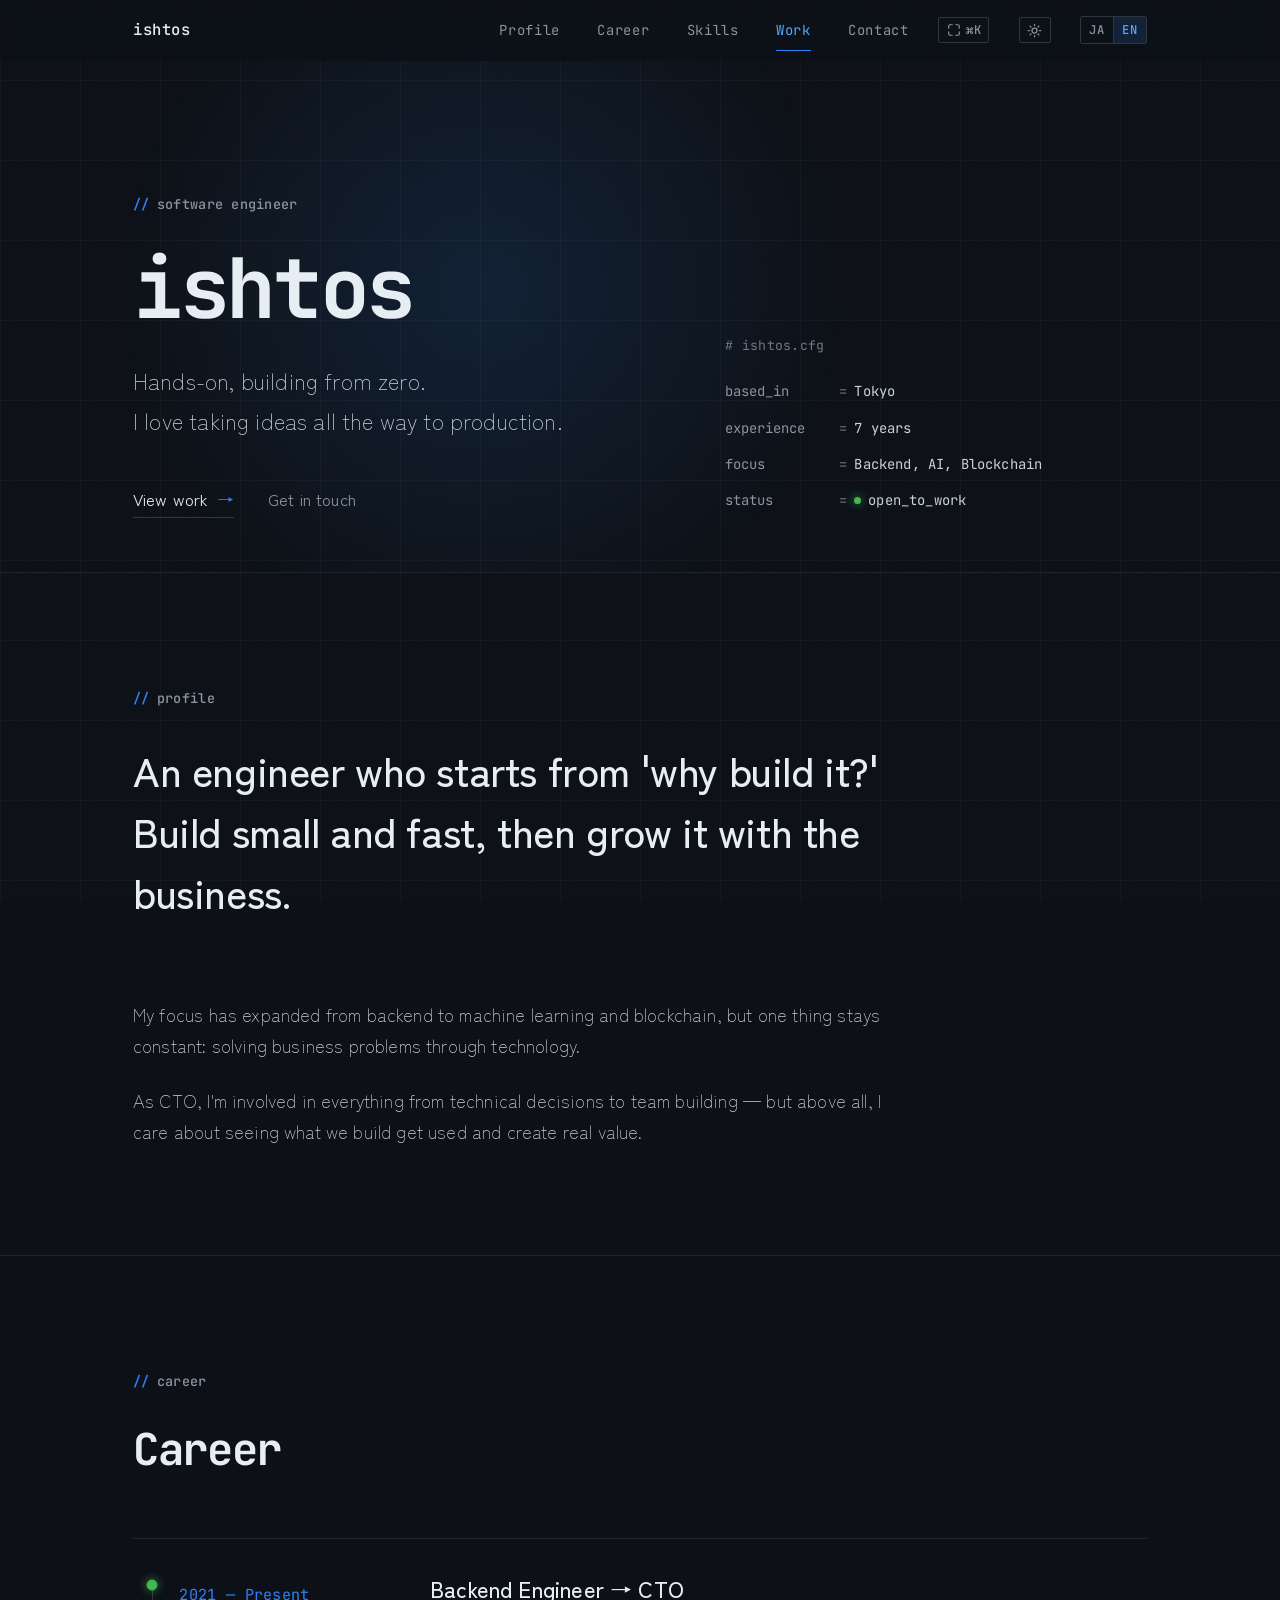
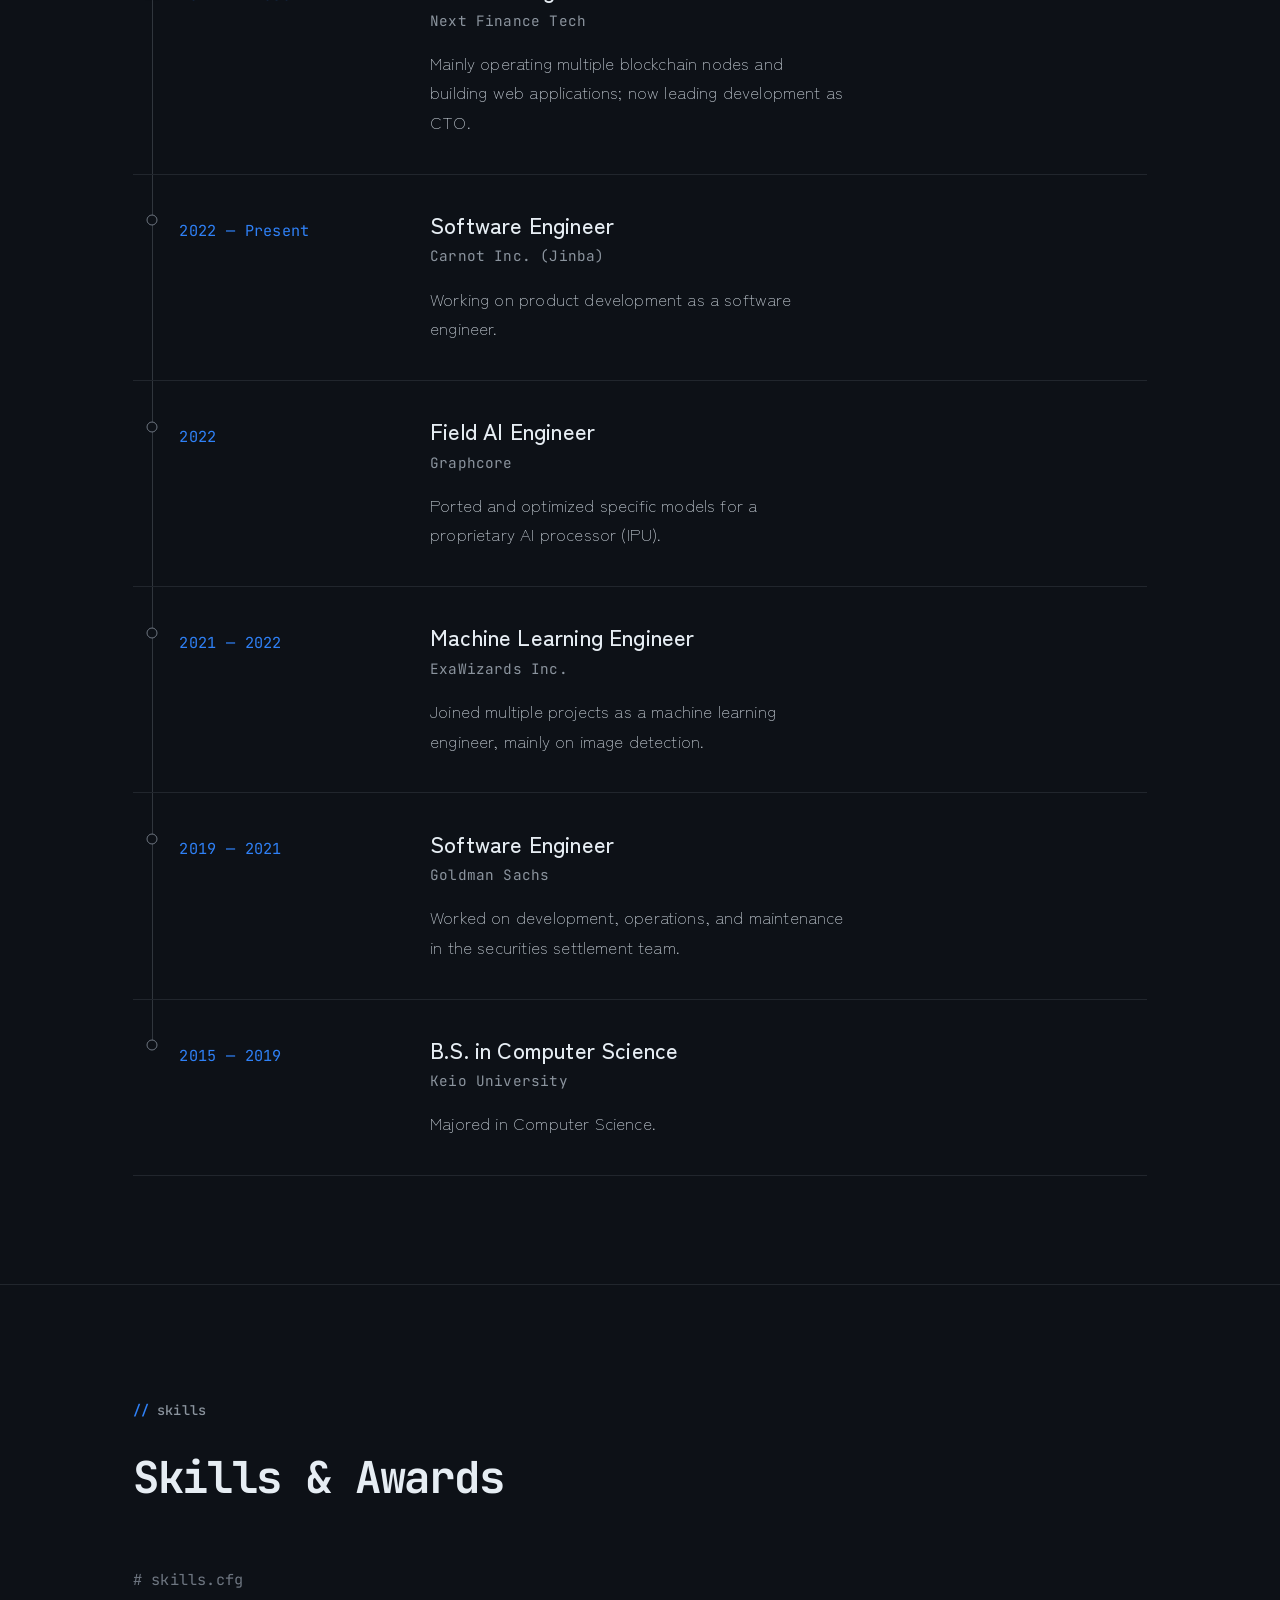
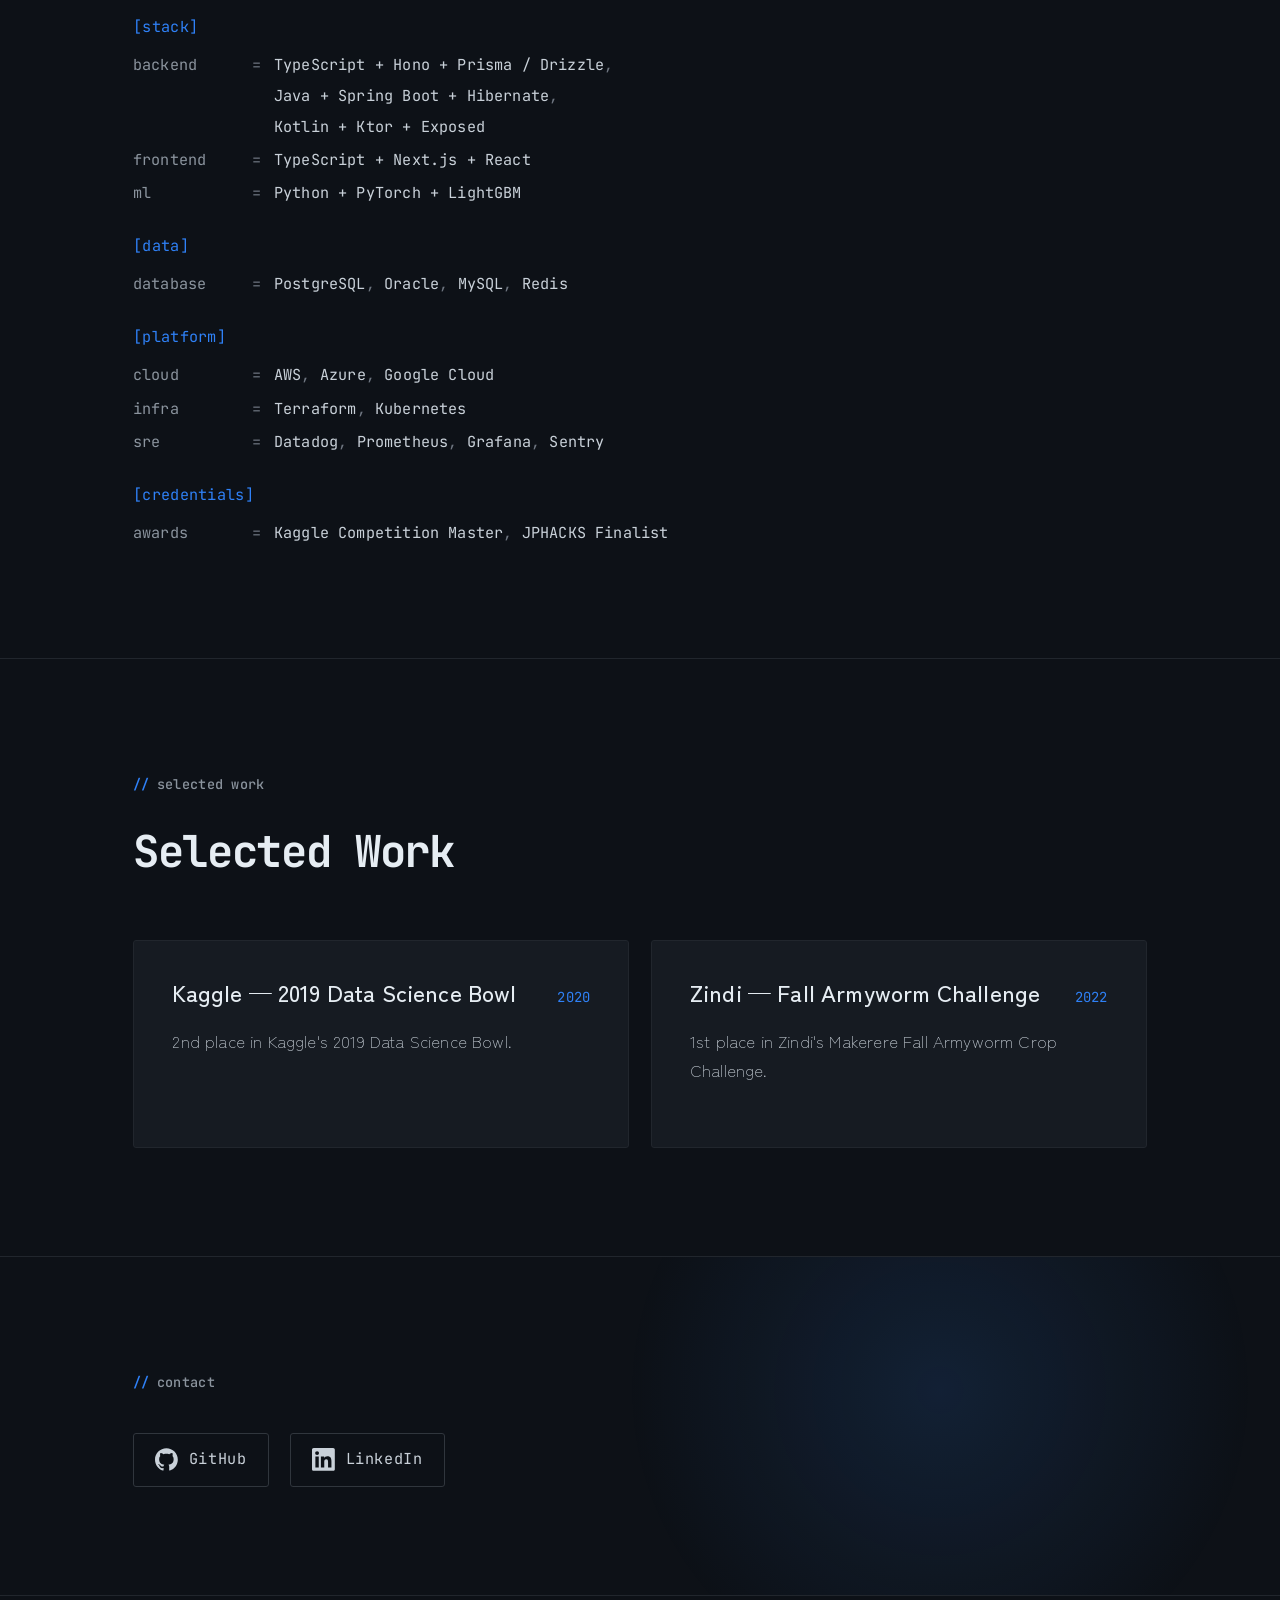
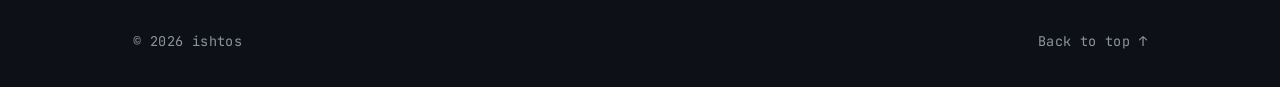
==== commit 232ef948: "Simplify Contact to just the two links Remove the invitation title and note; keep the // contact mar" ====
--- a/index.html
+++ b/index.html
@@ -358,8 +358,6 @@
       <div class="contact__glow" aria-hidden="true"></div>
       <div class="wrap">
         <p class="eyebrow"><span class="tick" aria-hidden="true"></span>Contact</p>
-        <h2 class="contact__title reveal" data-en="Let's{br}work together.">お気軽に、<br />ご連絡ください。</h2>
-        <p class="contact__note reveal" data-en="Open to project inquiries, technical discussions — anything is welcome.">お仕事のご相談、技術的な話、なんでも歓迎します。</p>
 
         <ul class="contact__links reveal">
           <!-- ▼編集: 連絡先。不要なものは <li> ごと削除、メール等を追加できます -->
--- a/assets/styles.css
+++ b/assets/styles.css
@@ -1017,7 +1017,7 @@
   display: flex;
   flex-wrap: wrap;
   gap: 1rem 1.25rem;
-  margin-top: clamp(2.5rem, 6vw, 4rem);
+  margin-top: 0.5rem;
 }
 .contact__links a {
   display: inline-flex;
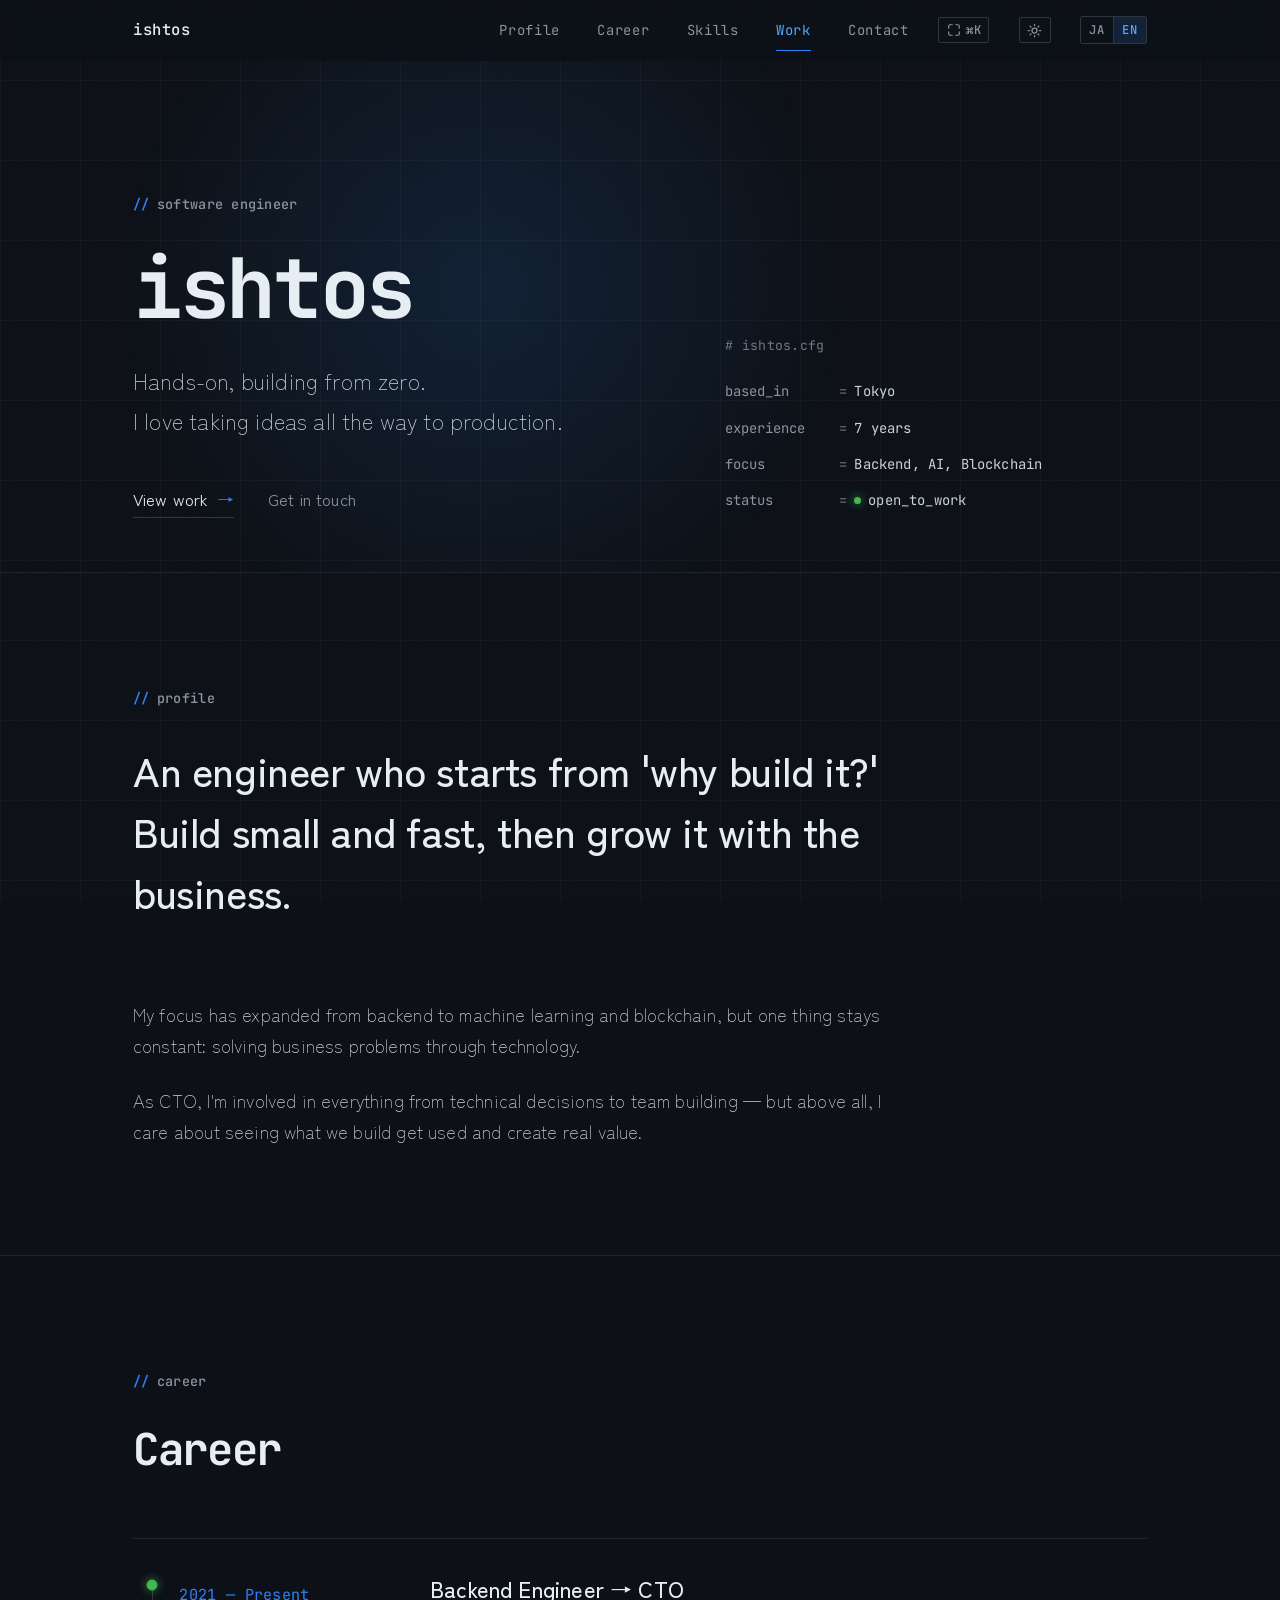
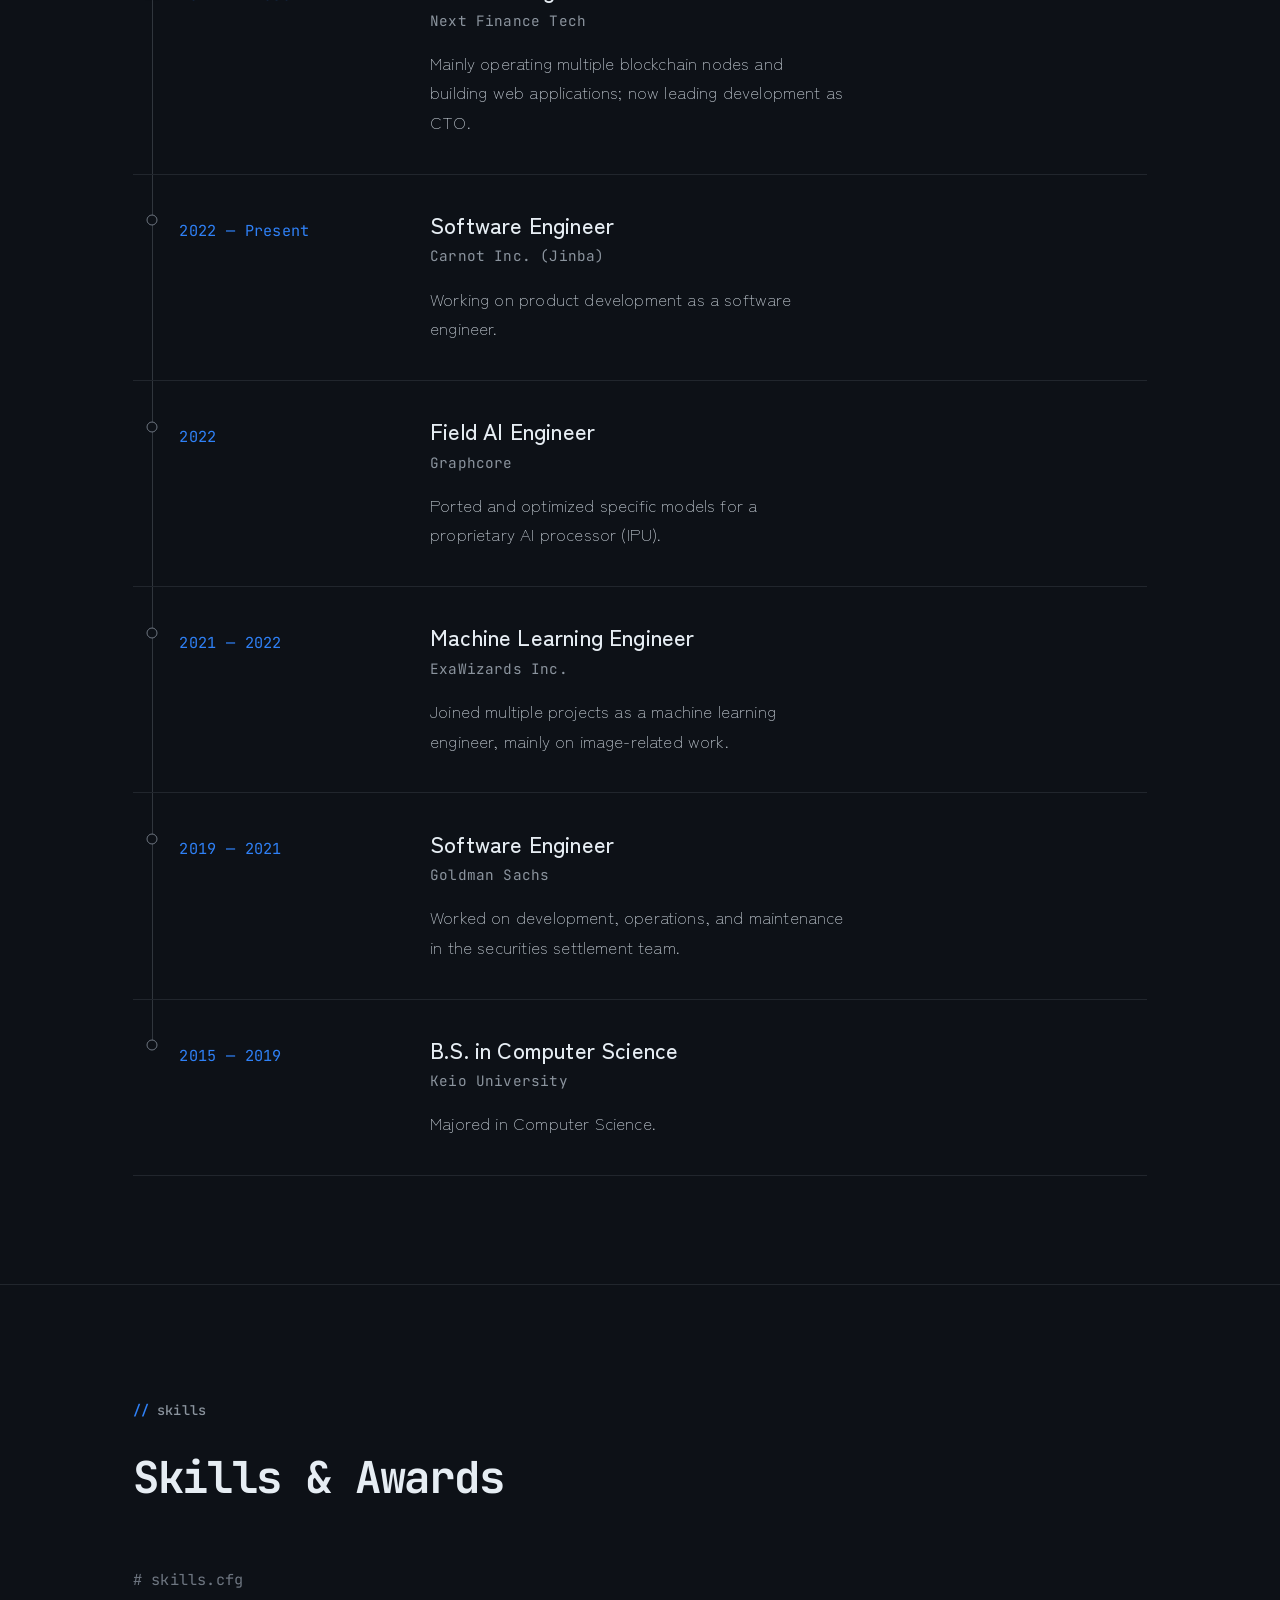
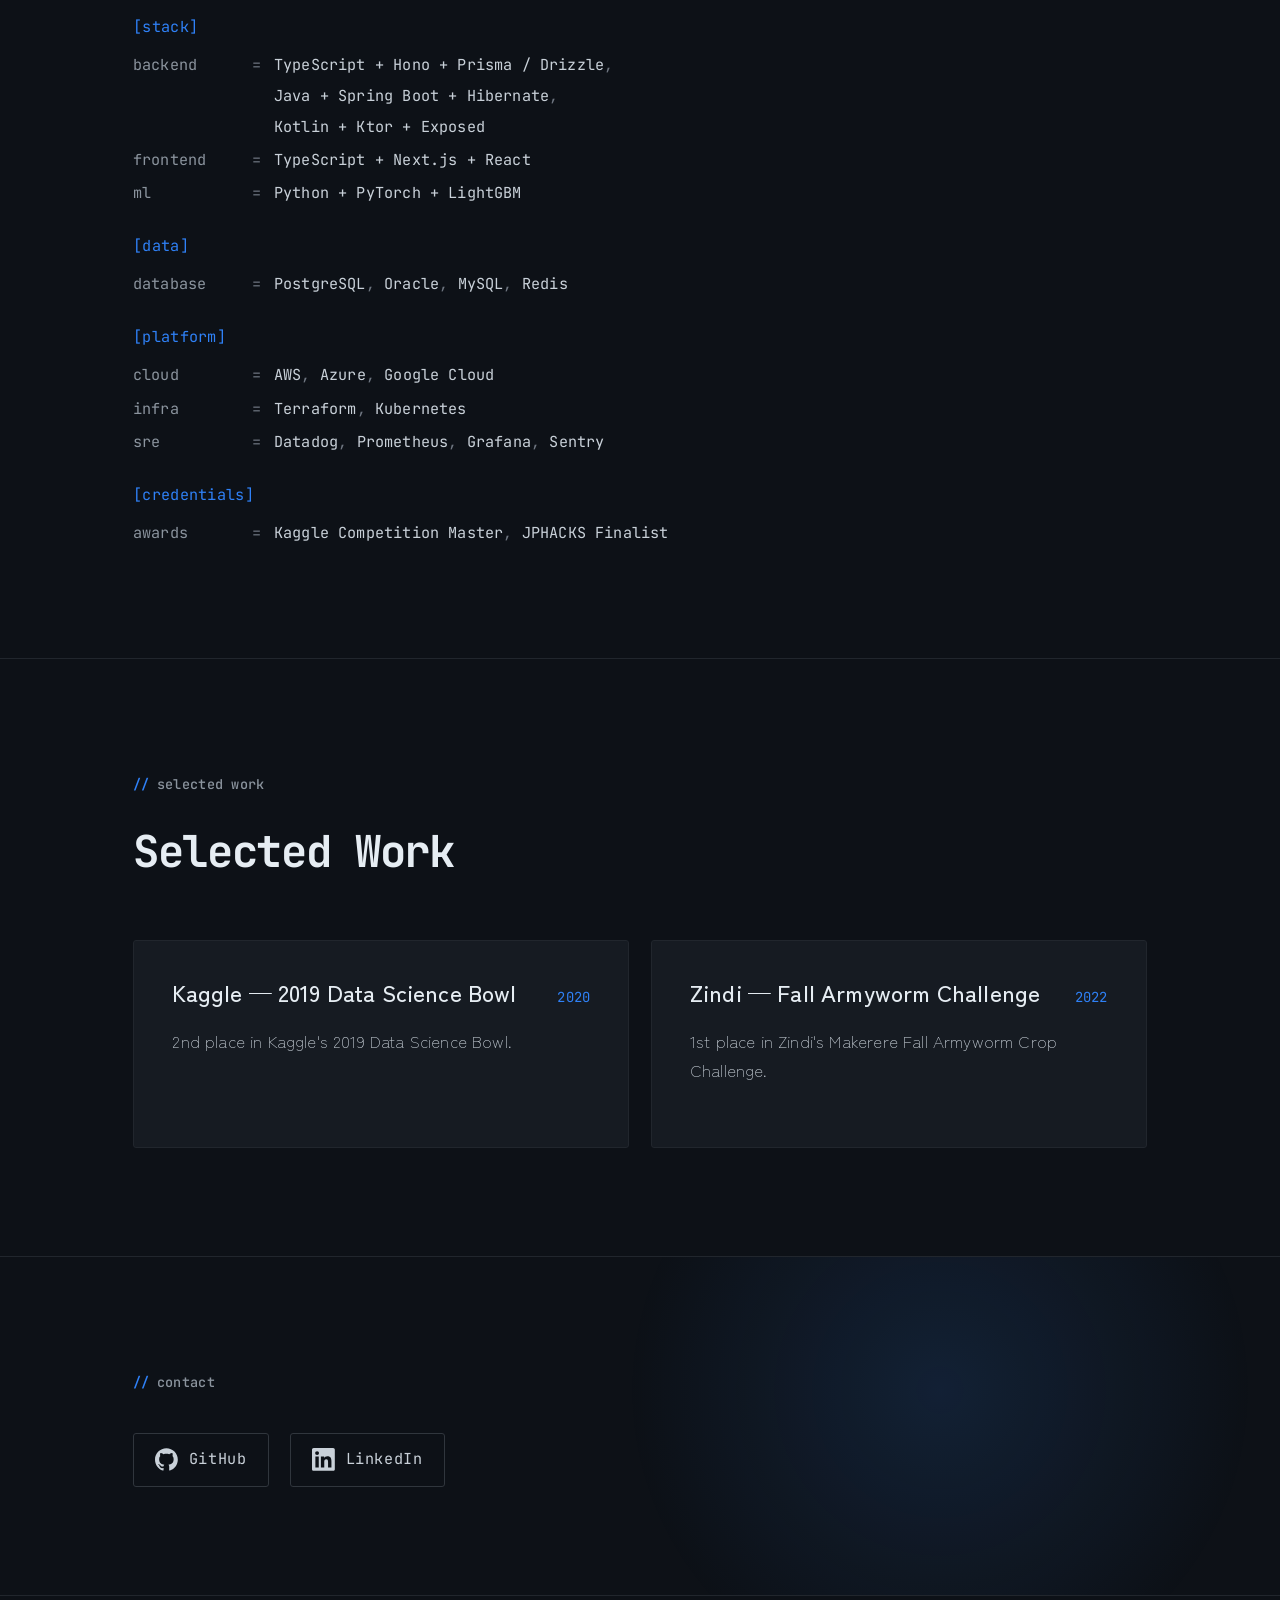
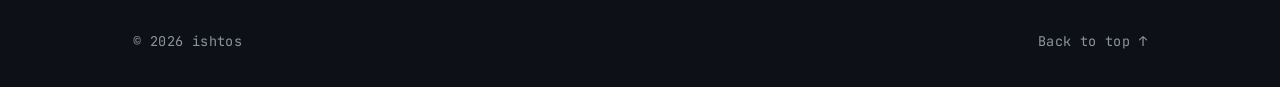
==== commit c2b779c2: "Broaden ExaWizards role to image work in general Change "画像検出の案件" to "画像案件" (and EN to "image-relate" ====
--- a/index.html
+++ b/index.html
@@ -226,7 +226,7 @@
             <div class="ledger__main">
               <h3 class="ledger__role" data-en="Machine Learning Engineer">機械学習エンジニア</h3>
               <p class="ledger__org">ExaWizards Inc.</p>
-              <p class="ledger__desc" data-en="Joined multiple projects as a machine learning engineer, mainly on image detection.">機械学習エンジニアとして複数のプロジェクトに携わり、主に画像検出の案件を担当。</p>
+              <p class="ledger__desc" data-en="Joined multiple projects as a machine learning engineer, mainly on image-related work.">機械学習エンジニアとして複数のプロジェクトに携わり、主に画像案件を担当。</p>
             </div>
           </li>
           <li class="ledger__row reveal">
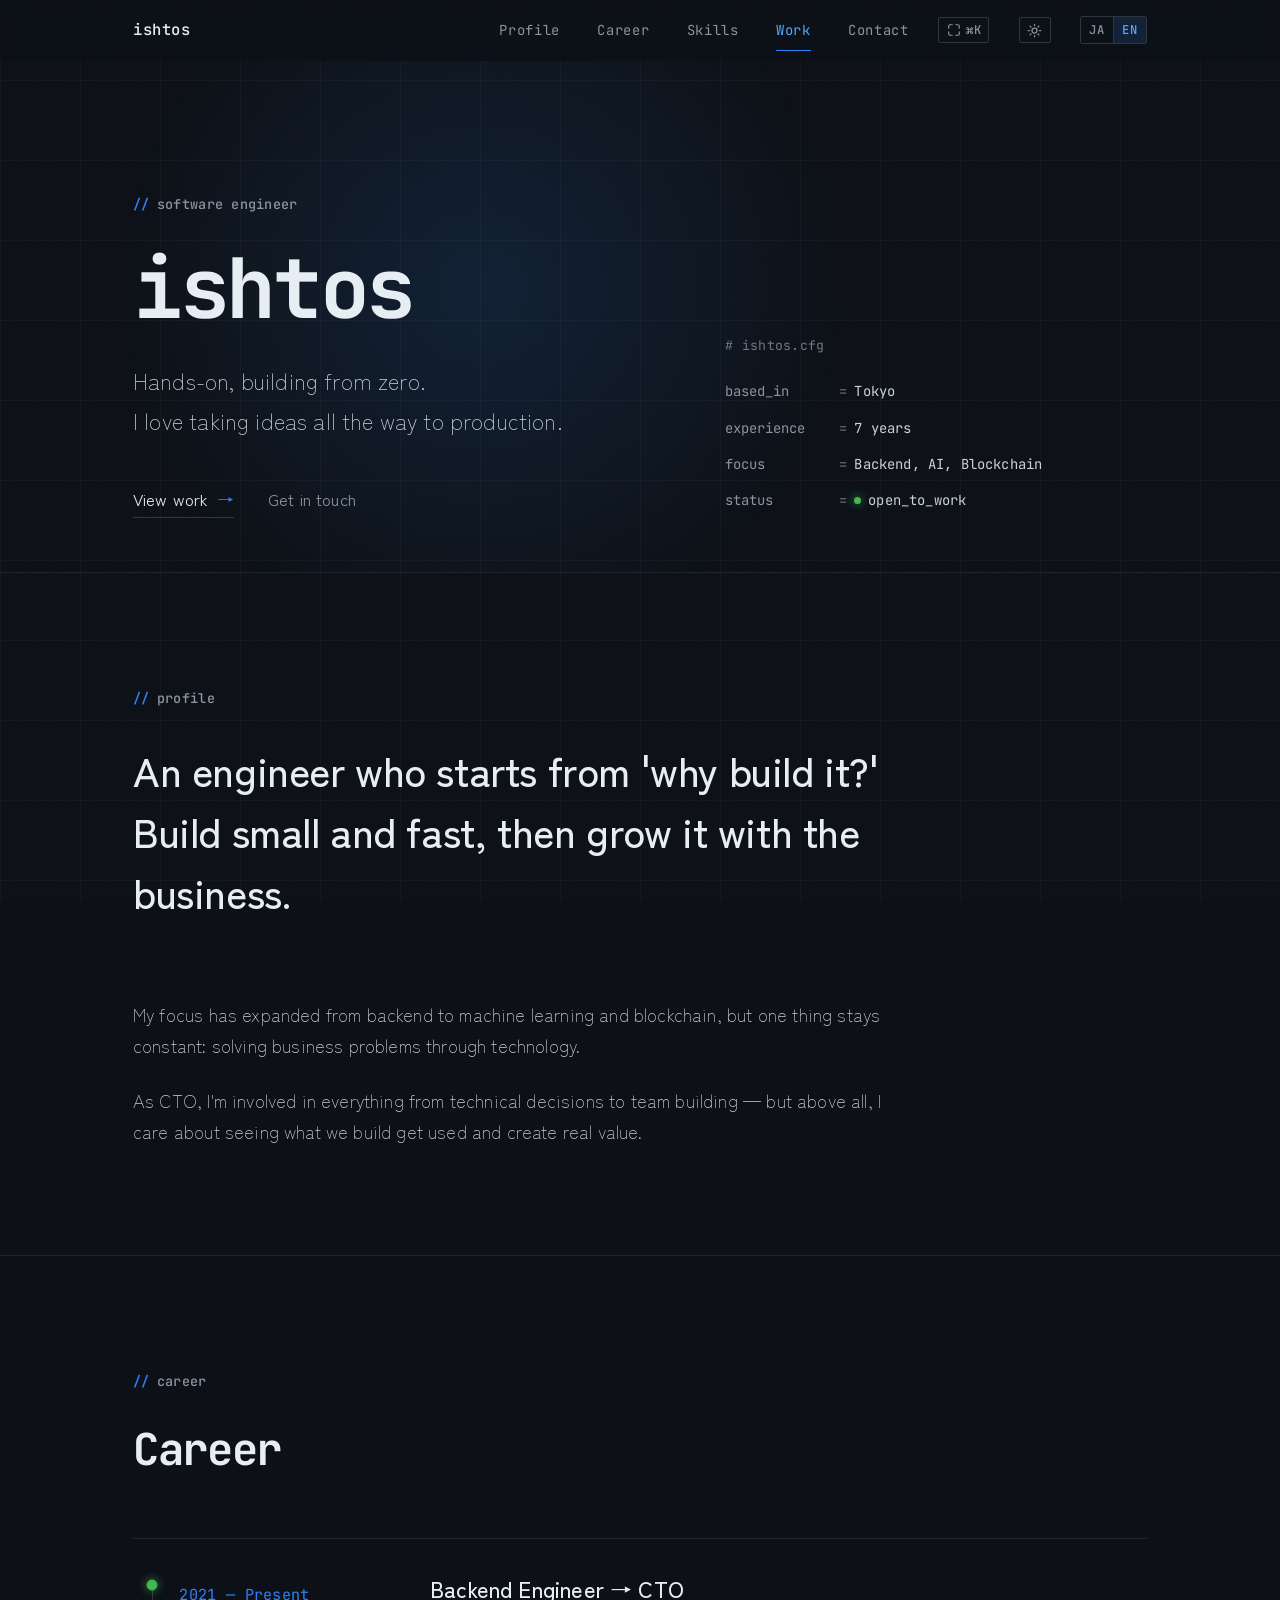
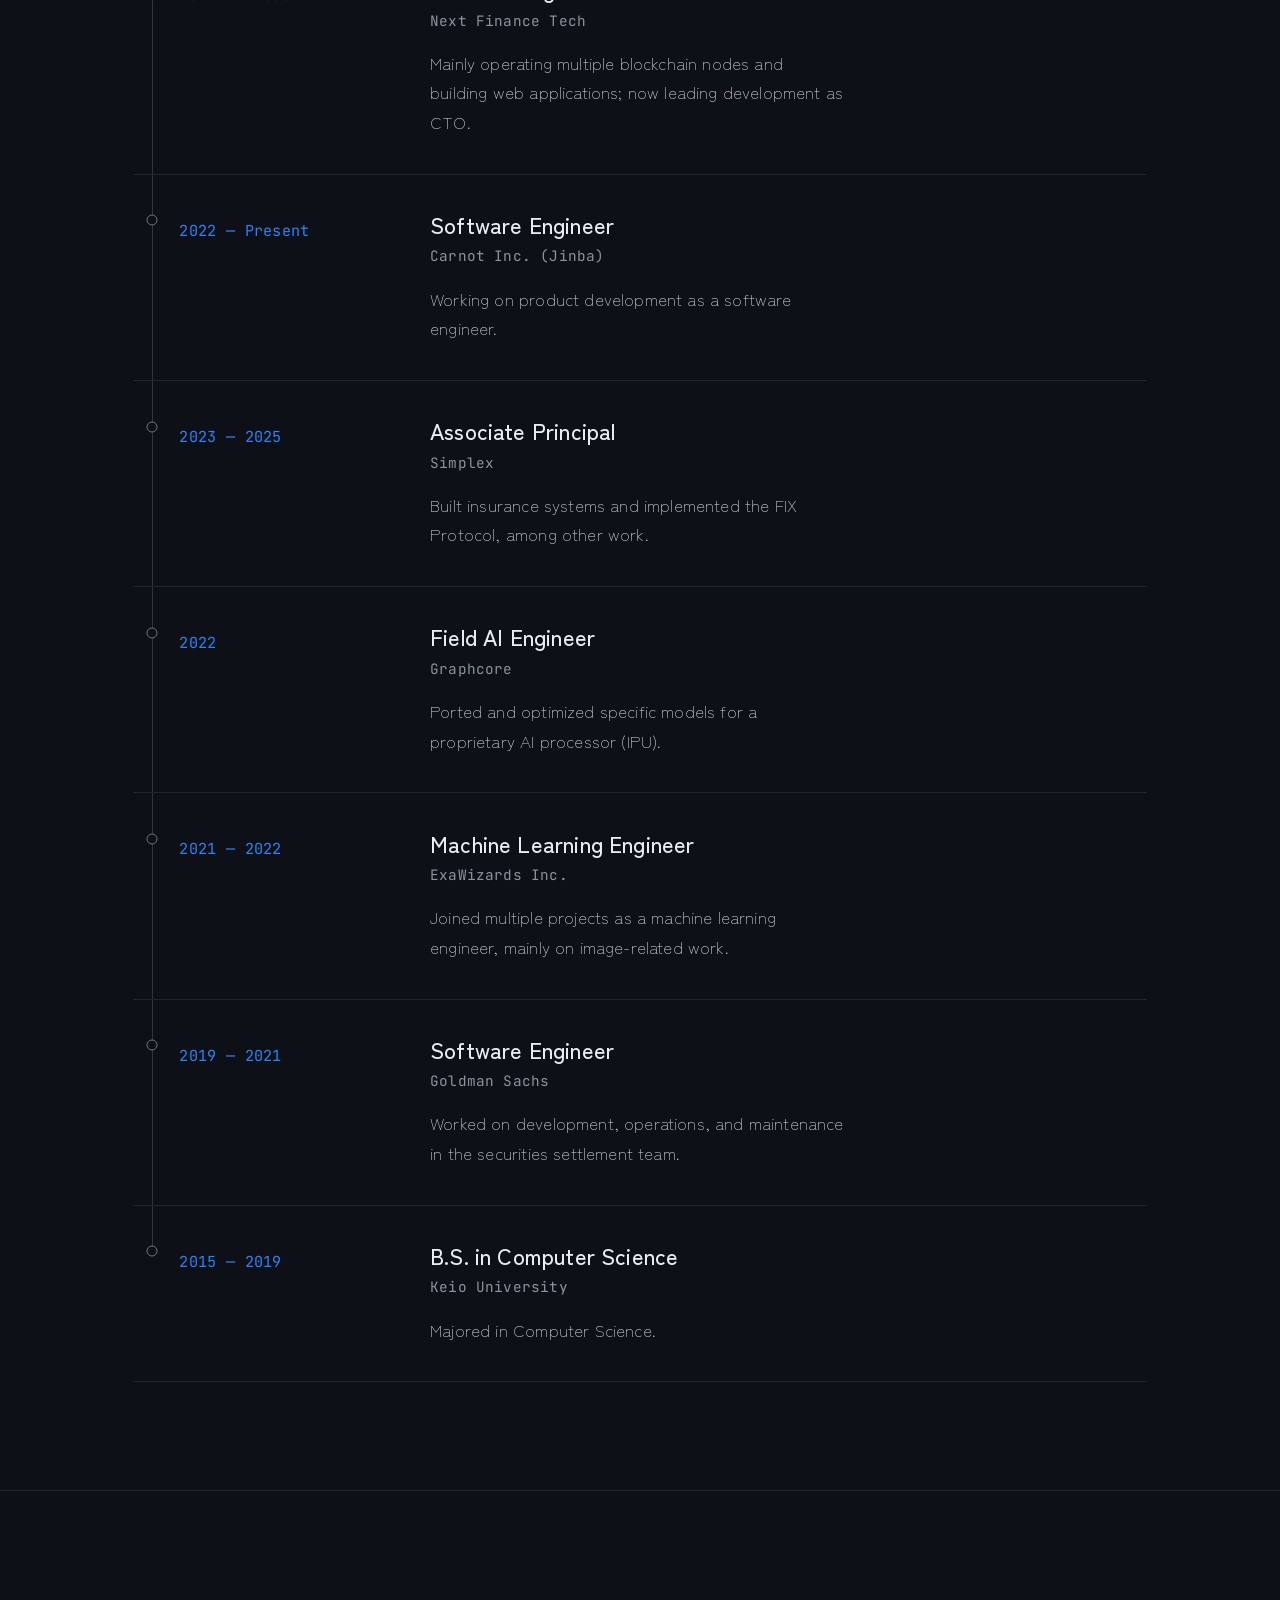
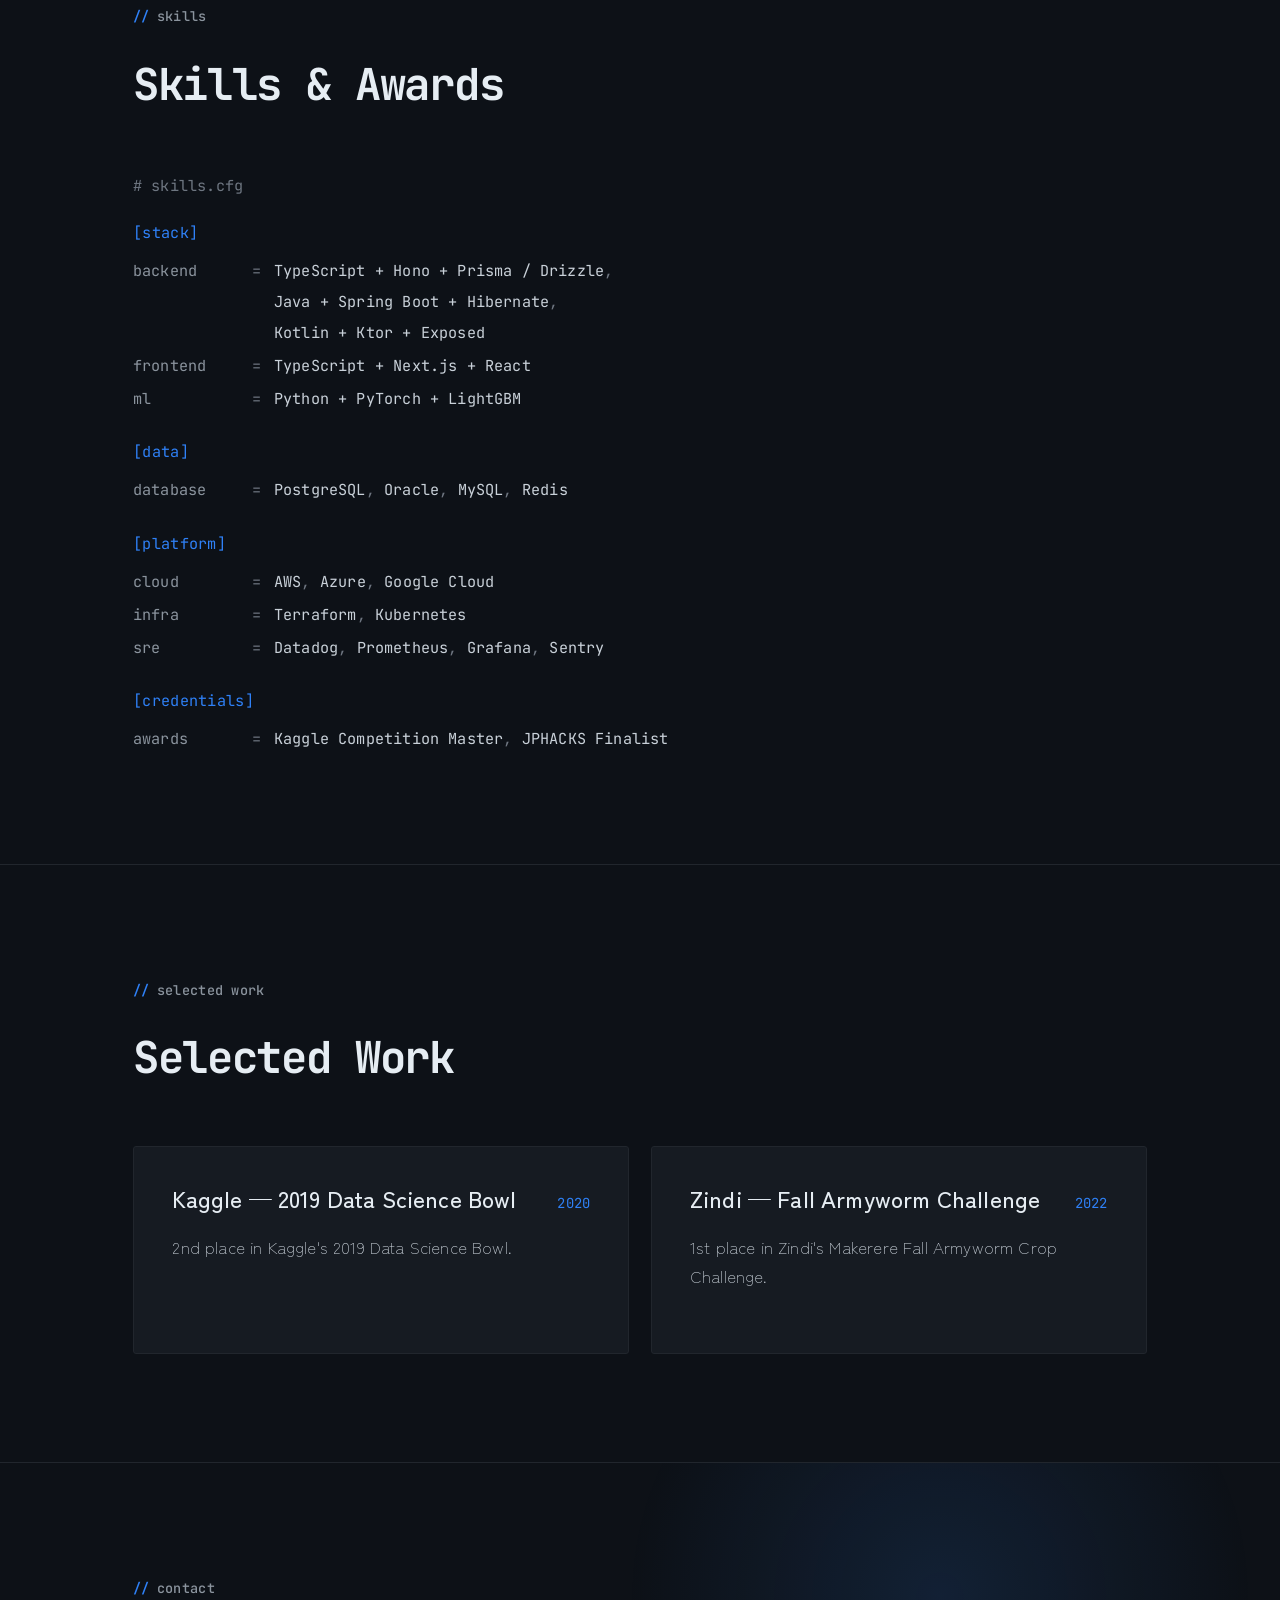
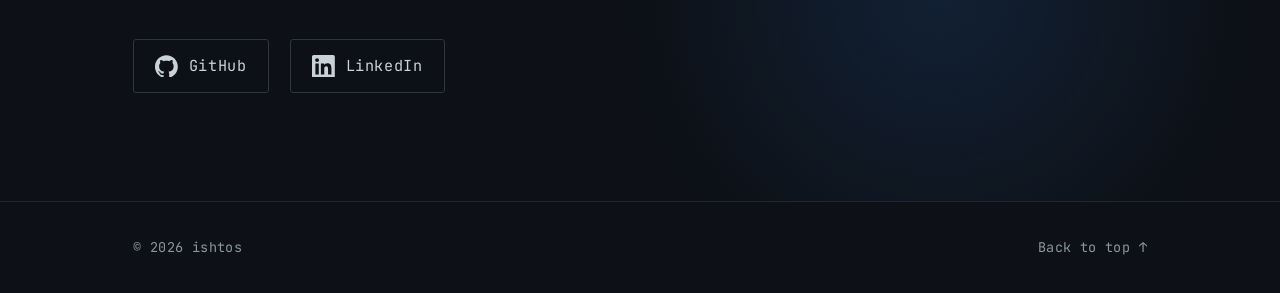
==== commit 727cdca6: "Add Simplex (2023–2025) to Career Associate Principal at Simplex; built insurance systems and implem" ====
--- a/index.html
+++ b/index.html
@@ -214,6 +214,14 @@
             </div>
           </li>
           <li class="ledger__row reveal">
+            <div class="ledger__period" data-en="2023 — 2025">2023 — 2025</div>
+            <div class="ledger__main">
+              <h3 class="ledger__role" data-en="Associate Principal">アソシエイト・プリンシパル</h3>
+              <p class="ledger__org">Simplex</p>
+              <p class="ledger__desc" data-en="Built insurance systems and implemented the FIX Protocol, among other work.">保険システムの構築や FIX Protocol の実装などを担当。</p>
+            </div>
+          </li>
+          <li class="ledger__row reveal">
             <div class="ledger__period">2022</div>
             <div class="ledger__main">
               <h3 class="ledger__role" data-en="Field AI Engineer">フィールド AI エンジニア</h3>
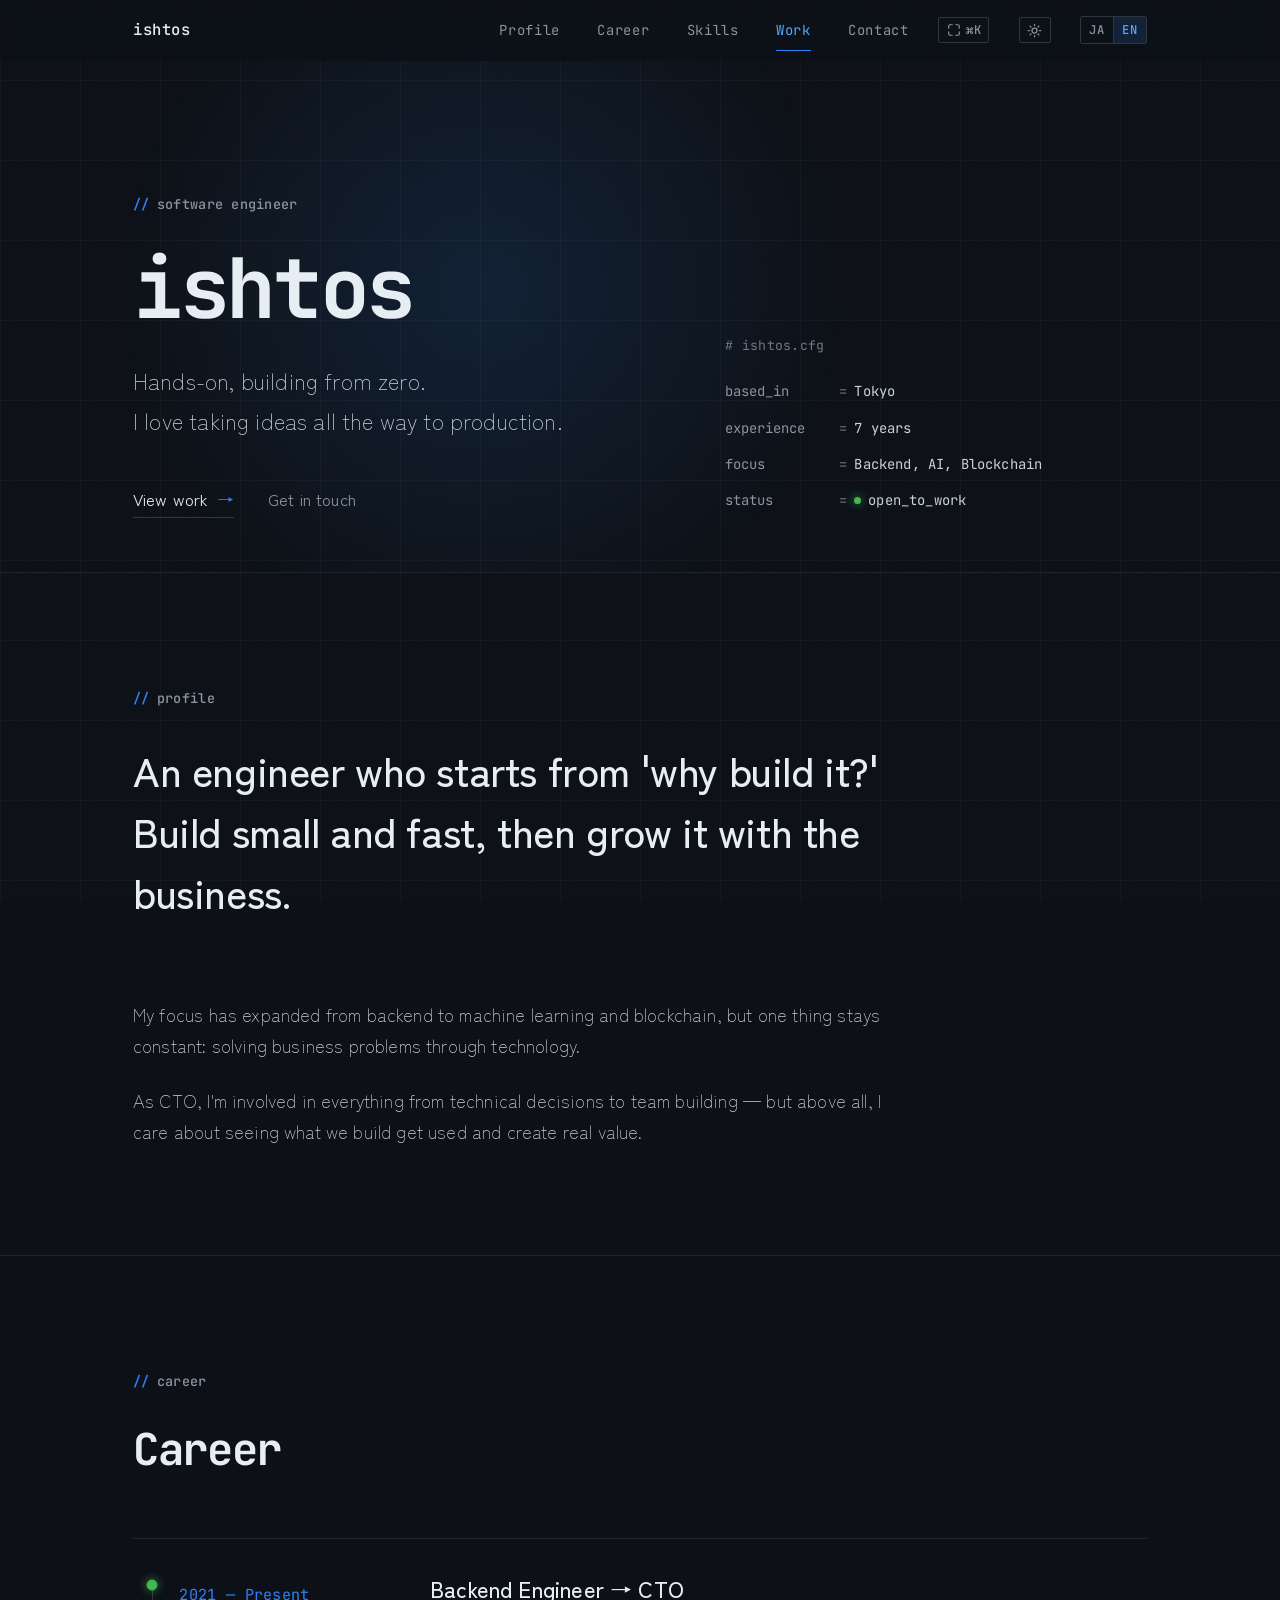
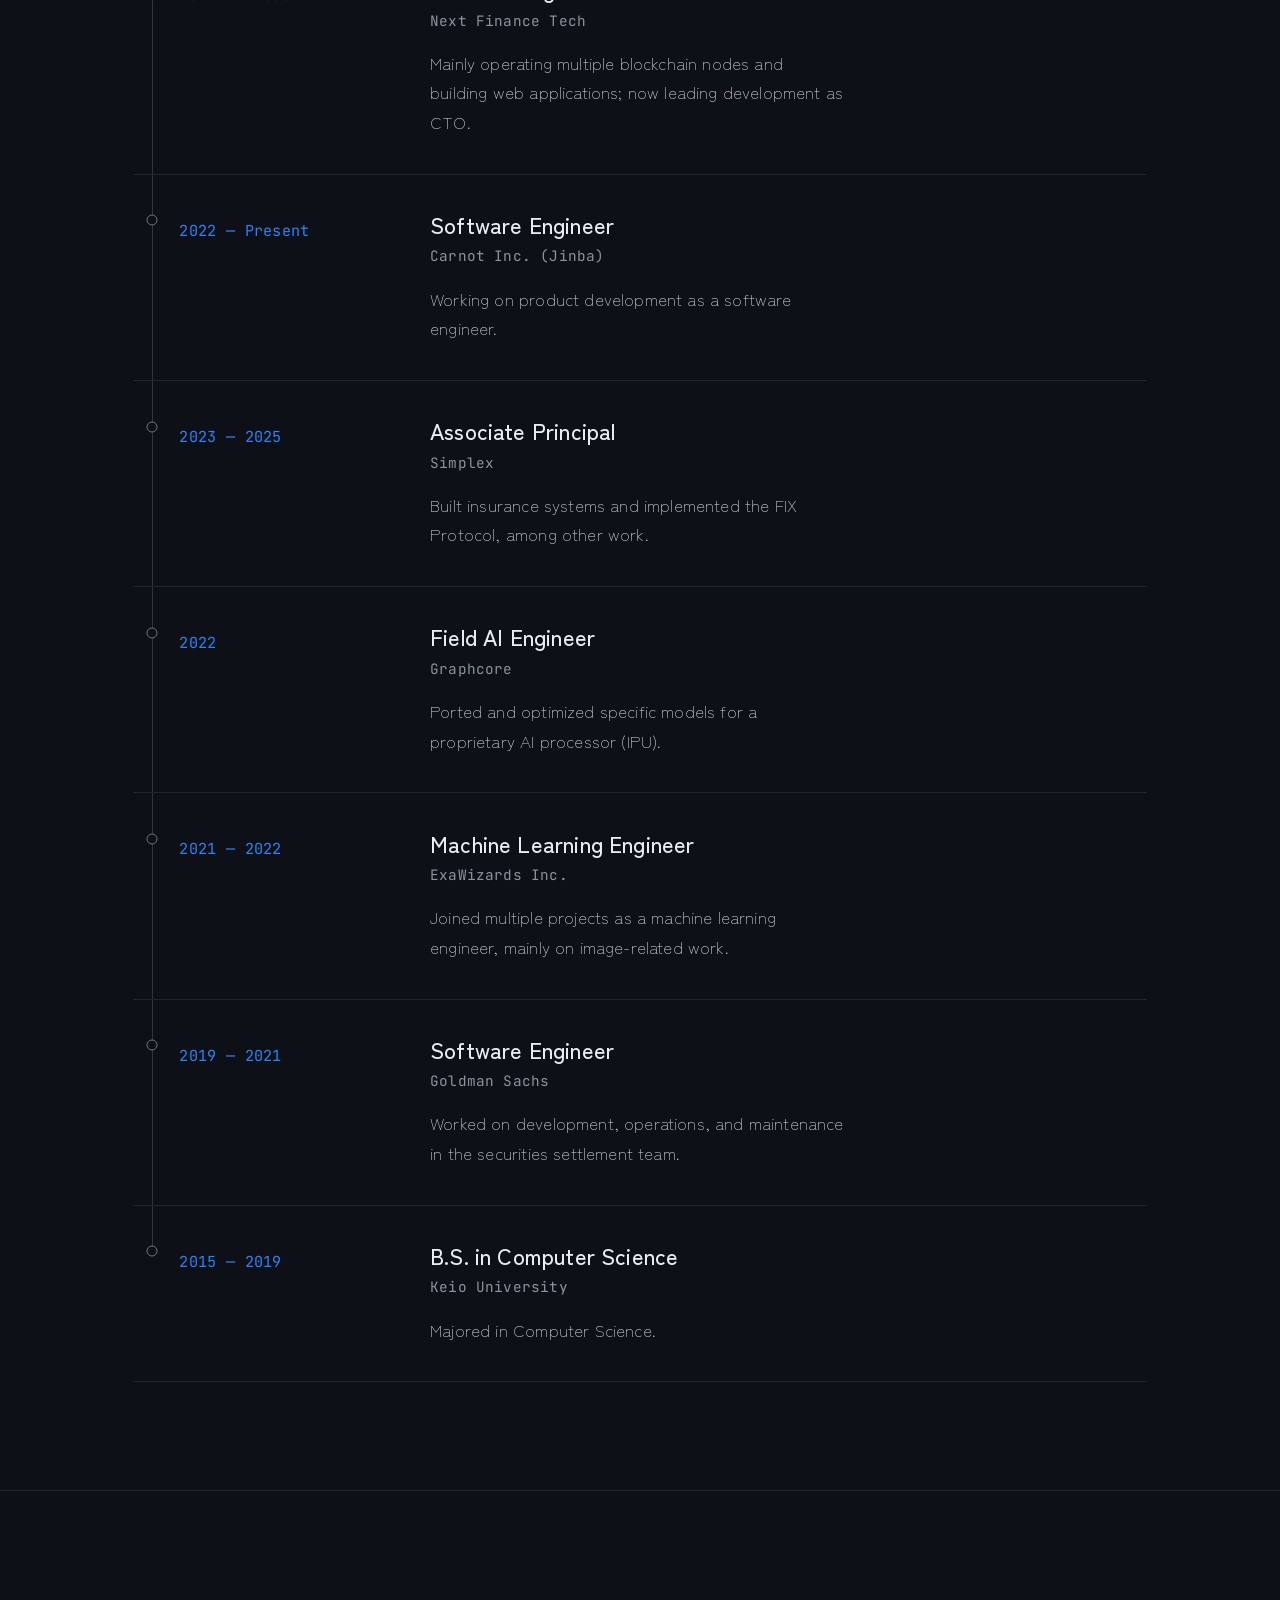
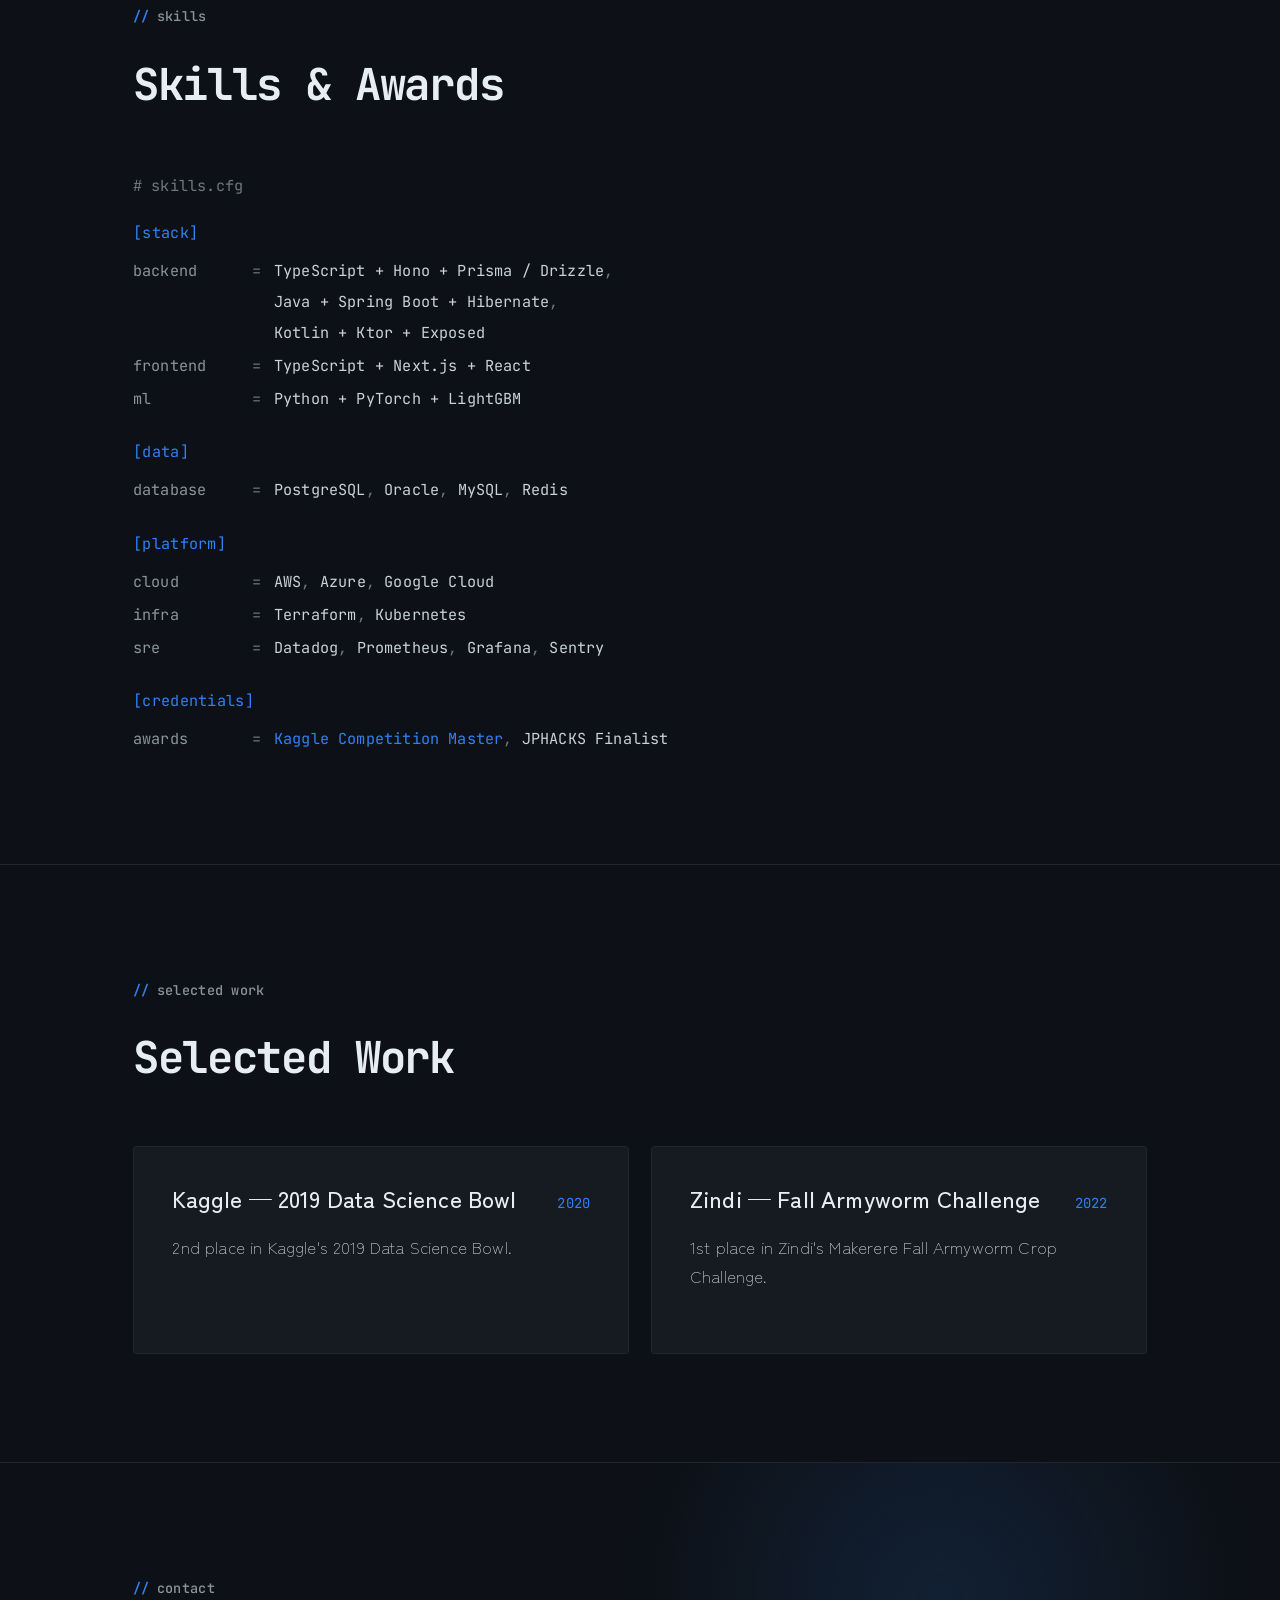
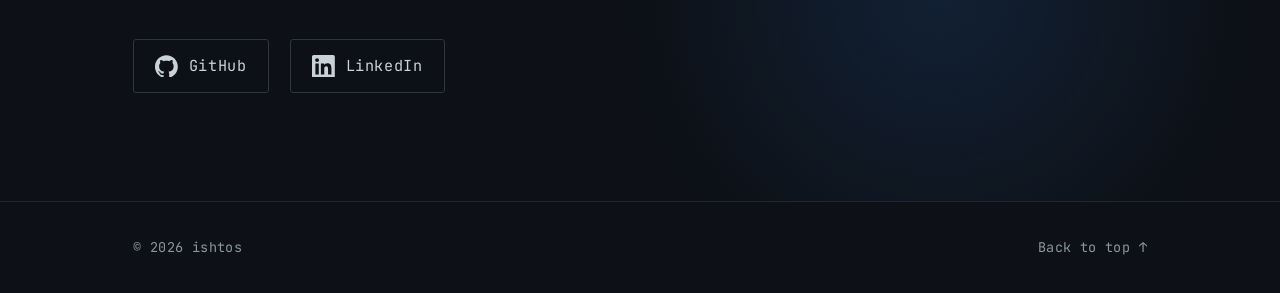
==== commit 0f30ae80: "Link the Kaggle award to the profile Make "Kaggle Competition Master" link to kaggle.com/tiginkgo. C" ====
--- a/index.html
+++ b/index.html
@@ -264,15 +264,15 @@
         <h2 class="sect__title reveal" data-en="Skills &amp; Awards">スキル・受賞</h2>
 
         <!-- 設定ファイル風のスキル表記（ヒーローの # ishtos.cfg と呼応）。
-             キー・値は言語共通なので data-en 不要。 -->
-        <div class="cfg reveal" role="img"
-             aria-label="Skills: backend TypeScript+Hono+Prisma/Drizzle, Java+Spring Boot+Hibernate, Kotlin+Ktor+Exposed; frontend TypeScript+Next.js+React; ml Python+PyTorch+LightGBM; database PostgreSQL, Oracle, MySQL, Redis; cloud AWS, Azure, Google Cloud; infra Terraform, Kubernetes; sre Datadog, Prometheus, Grafana, Sentry; awards Kaggle Competition Master, JPHACKS Finalist.">
+             キー・値は言語共通なので data-en 不要。
+             記号（# skills.cfg / = ）は装飾なので aria-hidden で読み上げ対象外にする。 -->
+        <div class="cfg reveal">
           <p class="cfg__file" aria-hidden="true"># skills.cfg</p>
 
-          <div class="cfg__block" aria-hidden="true">
+          <div class="cfg__block">
             <p class="cfg__section">[stack]</p>
             <div class="cfg__row">
-              <span class="cfg__key">backend</span><span class="cfg__eq">=</span>
+              <span class="cfg__key">backend</span><span class="cfg__eq" aria-hidden="true">=</span>
               <span class="cfg__vals cfg__vals--stack">
                 <span class="cfg__val">TypeScript + Hono + Prisma / Drizzle</span>
                 <span class="cfg__val">Java + Spring Boot + Hibernate</span>
@@ -280,53 +280,53 @@
               </span>
             </div>
             <div class="cfg__row">
-              <span class="cfg__key">frontend</span><span class="cfg__eq">=</span>
+              <span class="cfg__key">frontend</span><span class="cfg__eq" aria-hidden="true">=</span>
               <span class="cfg__vals"><span class="cfg__val">TypeScript + Next.js + React</span></span>
             </div>
             <div class="cfg__row">
-              <span class="cfg__key">ml</span><span class="cfg__eq">=</span>
+              <span class="cfg__key">ml</span><span class="cfg__eq" aria-hidden="true">=</span>
               <span class="cfg__vals"><span class="cfg__val">Python + PyTorch + LightGBM</span></span>
             </div>
           </div>
 
-          <div class="cfg__block" aria-hidden="true">
+          <div class="cfg__block">
             <p class="cfg__section">[data]</p>
             <div class="cfg__row">
-              <span class="cfg__key">database</span><span class="cfg__eq">=</span>
+              <span class="cfg__key">database</span><span class="cfg__eq" aria-hidden="true">=</span>
               <span class="cfg__vals">
                 <span class="cfg__val">PostgreSQL</span><span class="cfg__val">Oracle</span><span class="cfg__val">MySQL</span><span class="cfg__val">Redis</span>
               </span>
             </div>
           </div>
 
-          <div class="cfg__block" aria-hidden="true">
+          <div class="cfg__block">
             <p class="cfg__section">[platform]</p>
             <div class="cfg__row">
-              <span class="cfg__key">cloud</span><span class="cfg__eq">=</span>
+              <span class="cfg__key">cloud</span><span class="cfg__eq" aria-hidden="true">=</span>
               <span class="cfg__vals">
                 <span class="cfg__val">AWS</span><span class="cfg__val">Azure</span><span class="cfg__val">Google Cloud</span>
               </span>
             </div>
             <div class="cfg__row">
-              <span class="cfg__key">infra</span><span class="cfg__eq">=</span>
+              <span class="cfg__key">infra</span><span class="cfg__eq" aria-hidden="true">=</span>
               <span class="cfg__vals">
                 <span class="cfg__val">Terraform</span><span class="cfg__val">Kubernetes</span>
               </span>
             </div>
             <div class="cfg__row">
-              <span class="cfg__key">sre</span><span class="cfg__eq">=</span>
+              <span class="cfg__key">sre</span><span class="cfg__eq" aria-hidden="true">=</span>
               <span class="cfg__vals">
                 <span class="cfg__val">Datadog</span><span class="cfg__val">Prometheus</span><span class="cfg__val">Grafana</span><span class="cfg__val">Sentry</span>
               </span>
             </div>
           </div>
 
-          <div class="cfg__block" aria-hidden="true">
+          <div class="cfg__block">
             <p class="cfg__section">[credentials]</p>
             <div class="cfg__row">
-              <span class="cfg__key">awards</span><span class="cfg__eq">=</span>
+              <span class="cfg__key">awards</span><span class="cfg__eq" aria-hidden="true">=</span>
               <span class="cfg__vals">
-                <span class="cfg__val">Kaggle Competition Master</span><span class="cfg__val">JPHACKS Finalist</span>
+                <a class="cfg__val cfg__link" href="https://www.kaggle.com/tiginkgo" target="_blank" rel="noopener">Kaggle Competition Master</a><span class="cfg__val">JPHACKS Finalist</span>
               </span>
             </div>
           </div>
--- a/assets/styles.css
+++ b/assets/styles.css
@@ -834,6 +834,15 @@
 .cfg__val:hover {
   color: var(--accent-bright);
 }
+/* Kaggle プロフィールへのリンク（値の中で唯一のリンク。青で示す） */
+.cfg__link {
+  color: var(--accent);
+}
+.cfg__link:hover {
+  color: var(--accent-bright);
+  text-decoration: underline;
+  text-underline-offset: 3px;
+}
 @media (max-width: 560px) {
   .cfg__row {
     grid-template-columns: 1fr;
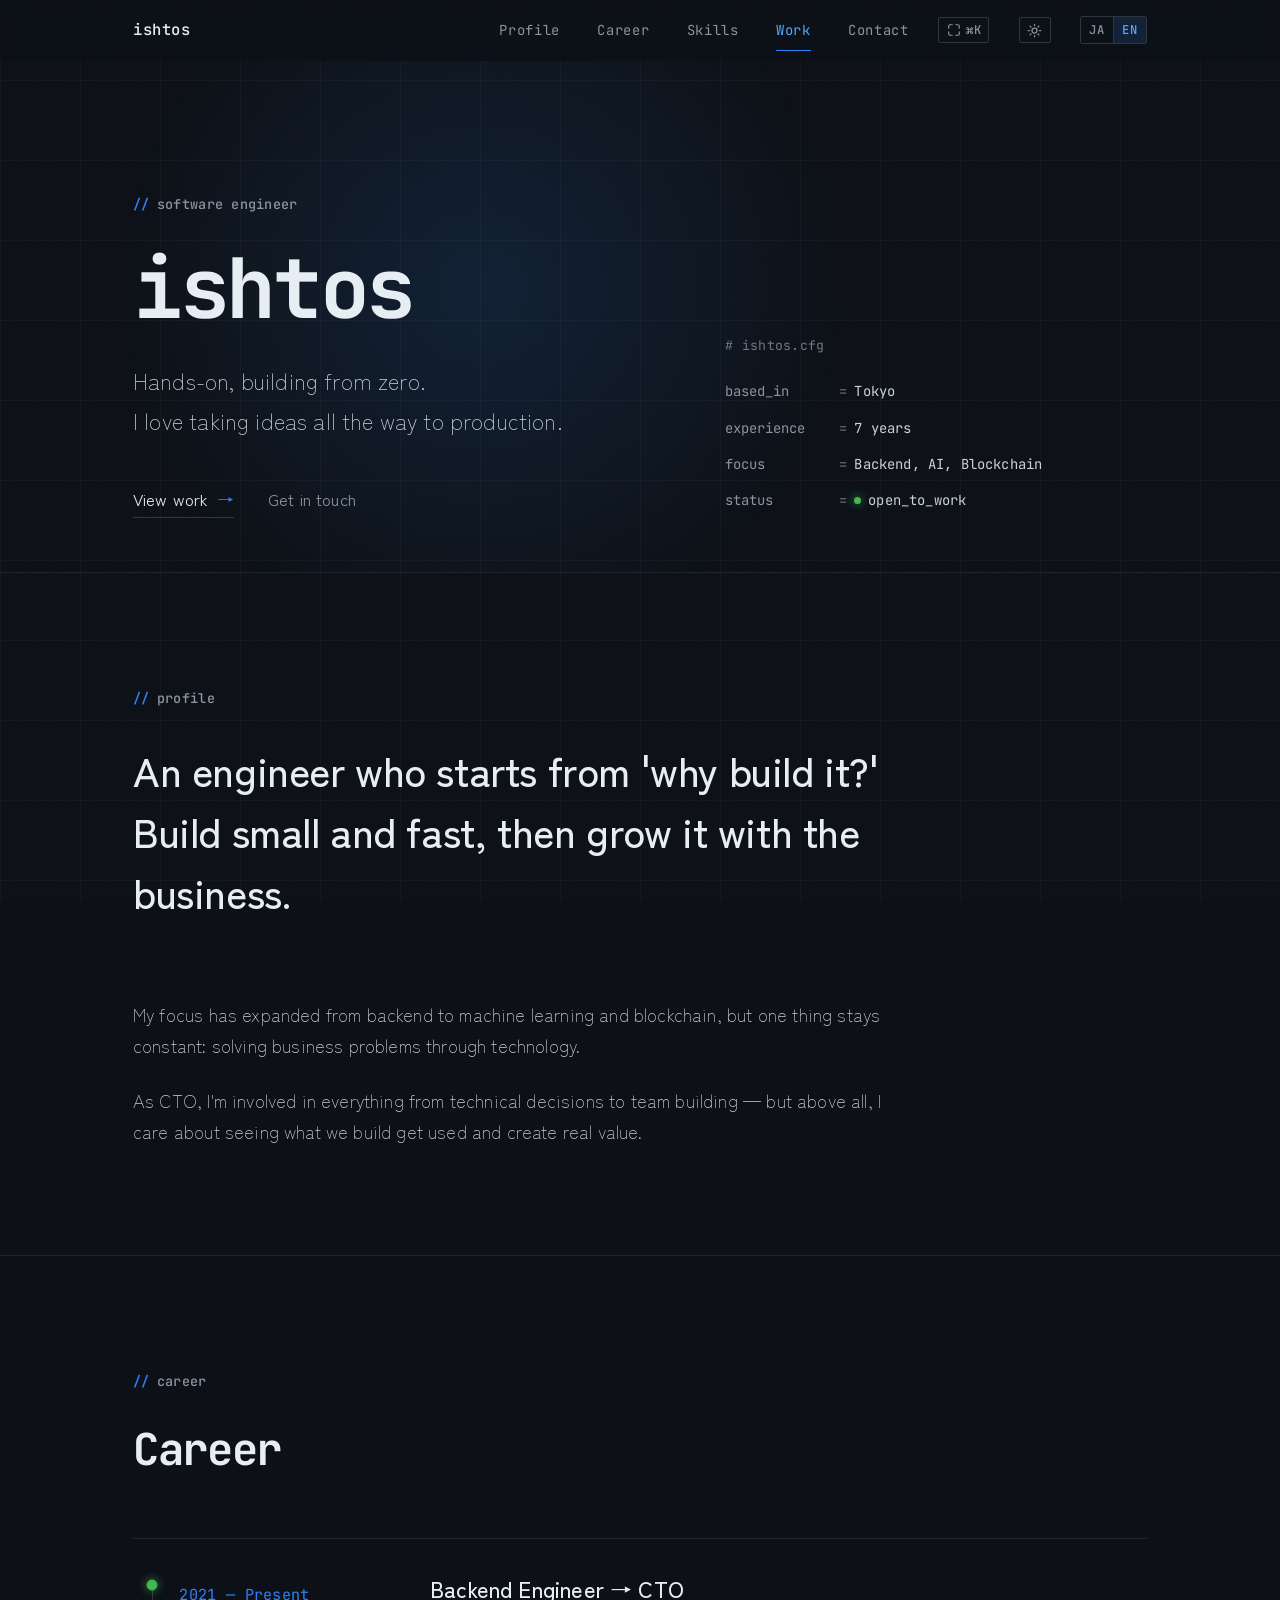
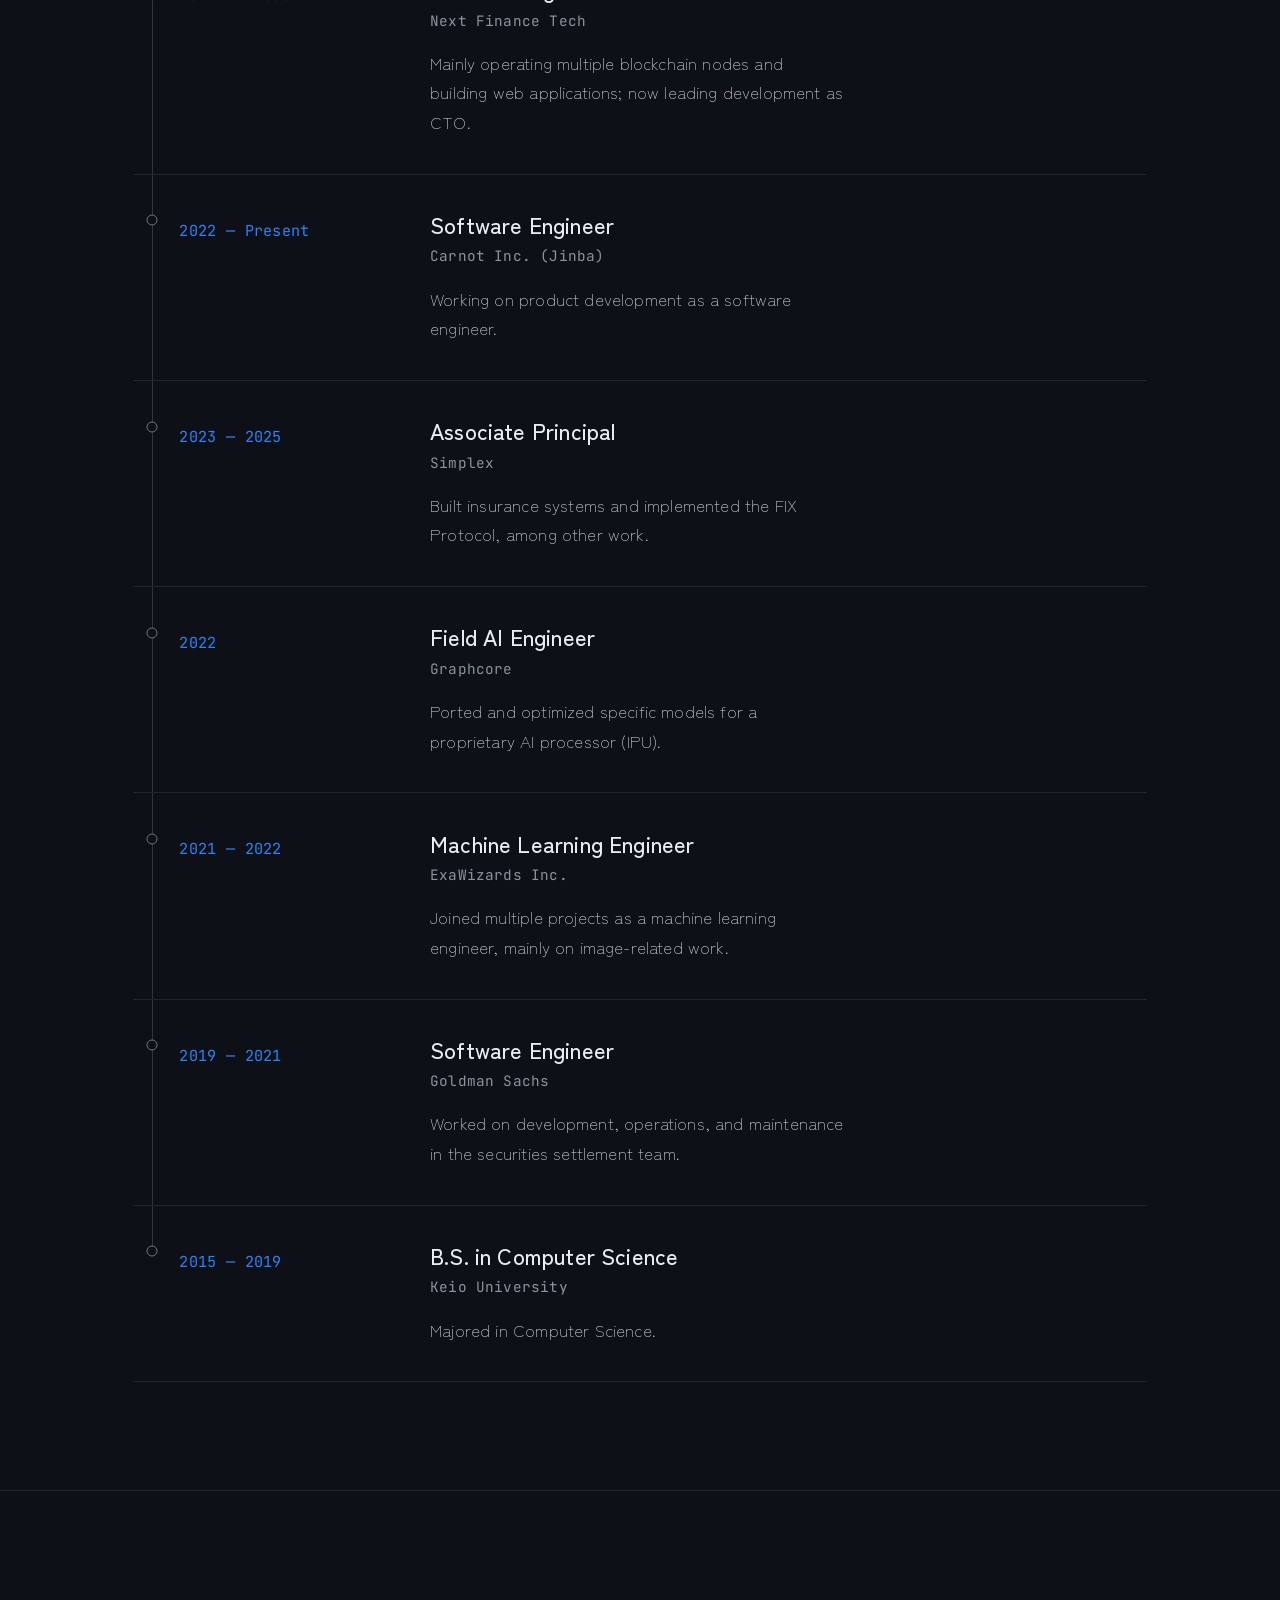
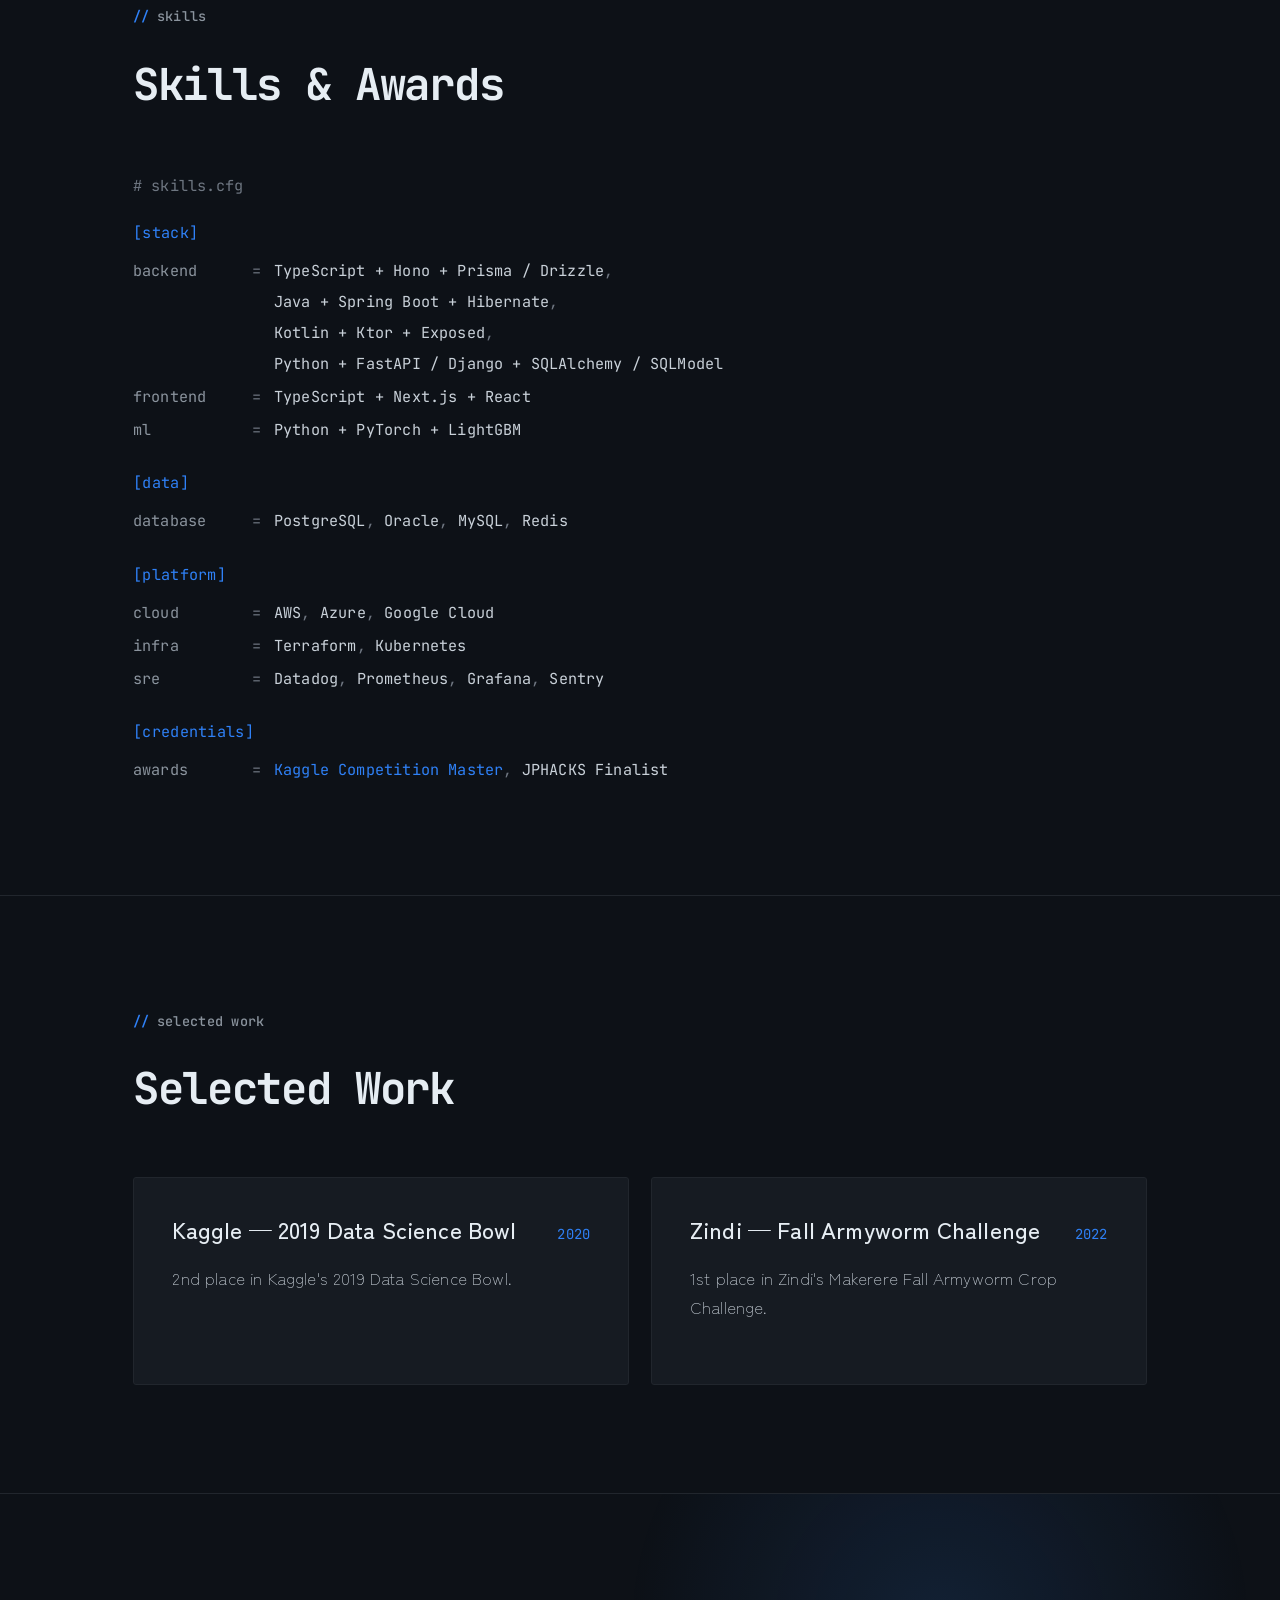
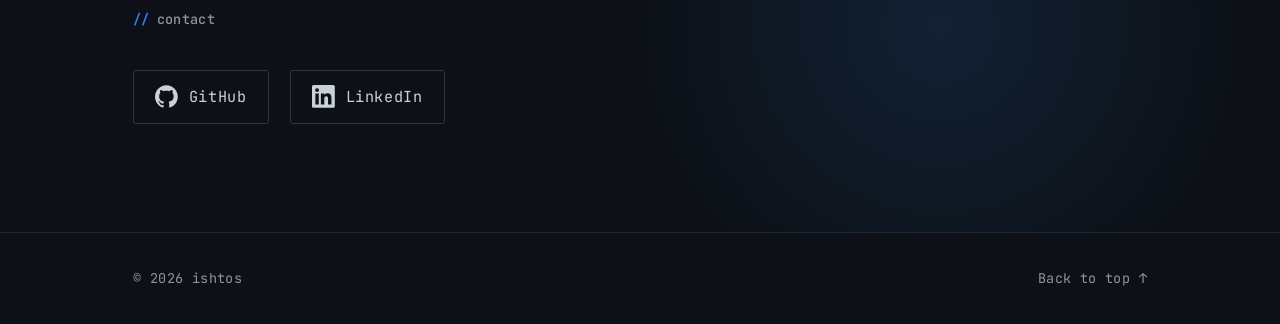
==== commit 273882e9: "Add a Python backend stack to Skills Append "Python + FastAPI / Django + SQLAlchemy / SQLModel" to t" ====
--- a/index.html
+++ b/index.html
@@ -277,6 +277,7 @@
                 <span class="cfg__val">TypeScript + Hono + Prisma / Drizzle</span>
                 <span class="cfg__val">Java + Spring Boot + Hibernate</span>
                 <span class="cfg__val">Kotlin + Ktor + Exposed</span>
+                <span class="cfg__val">Python + FastAPI / Django + SQLAlchemy / SQLModel</span>
               </span>
             </div>
             <div class="cfg__row">
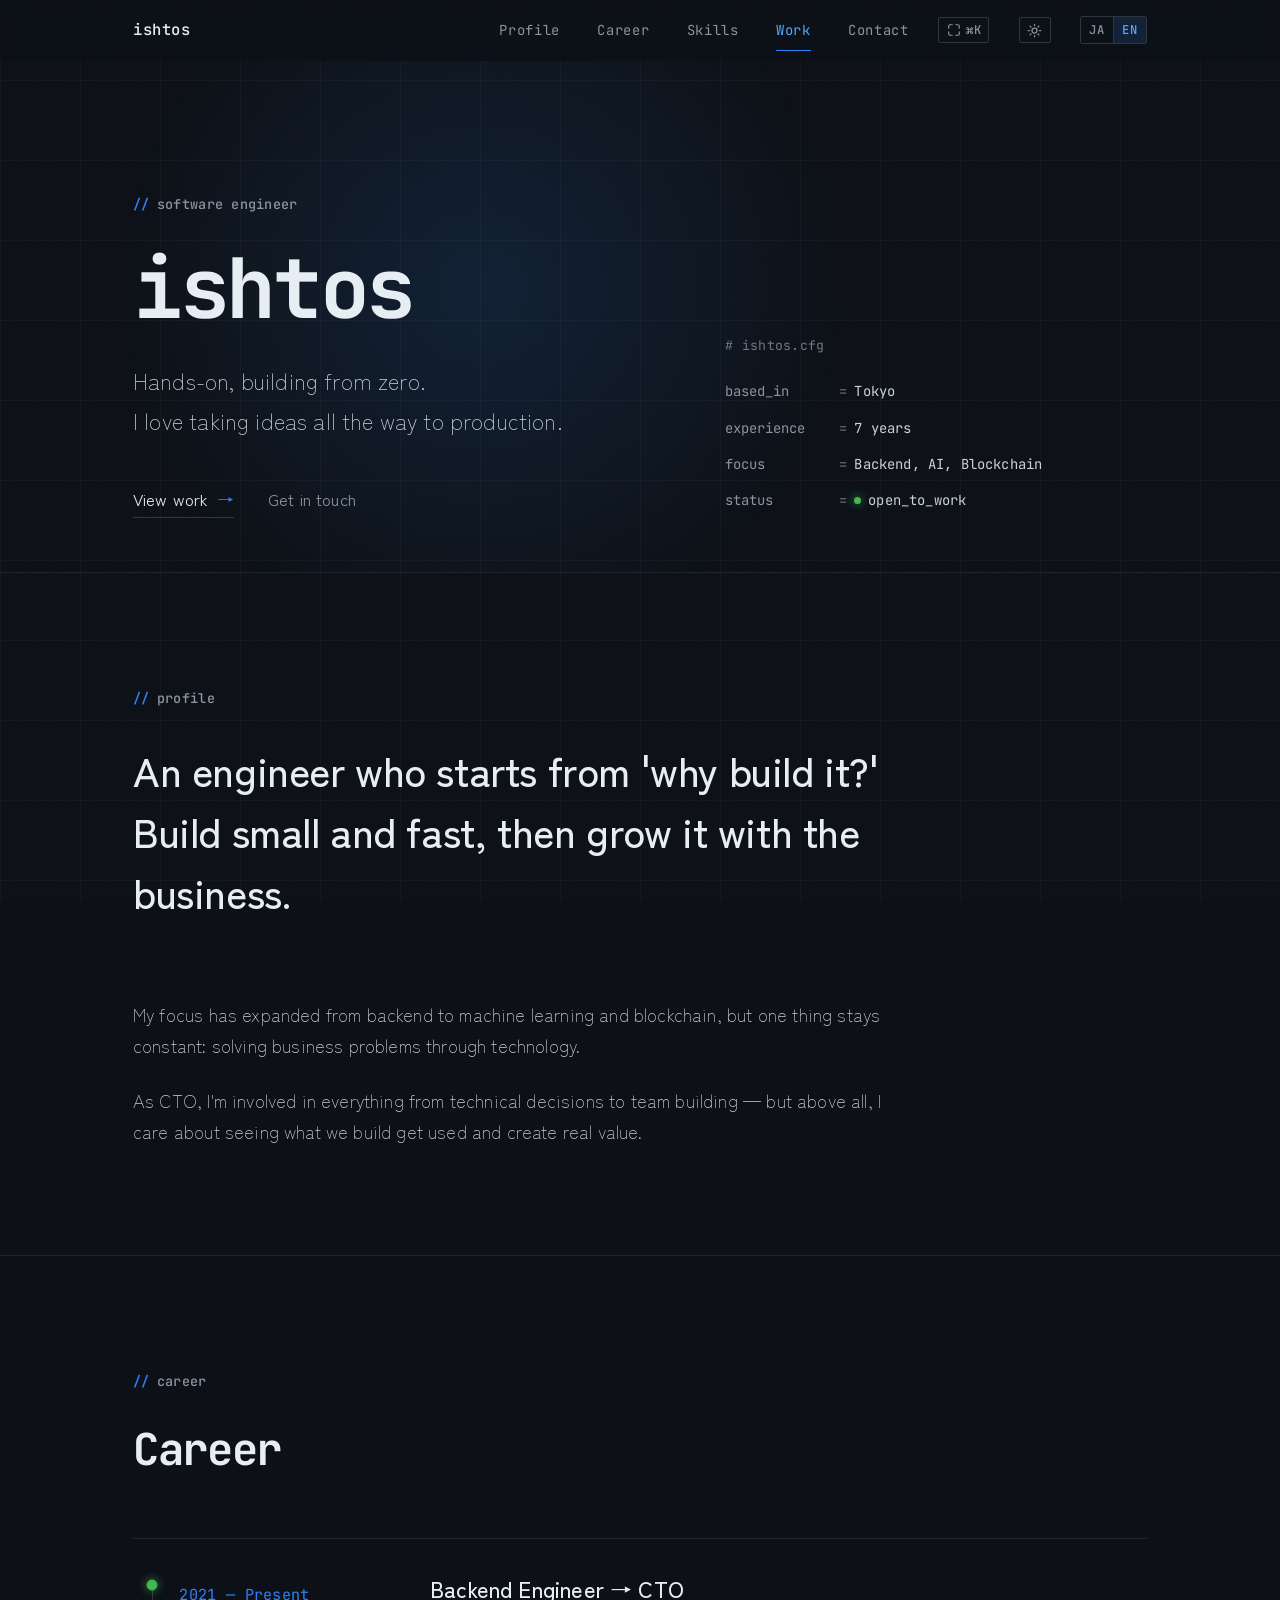
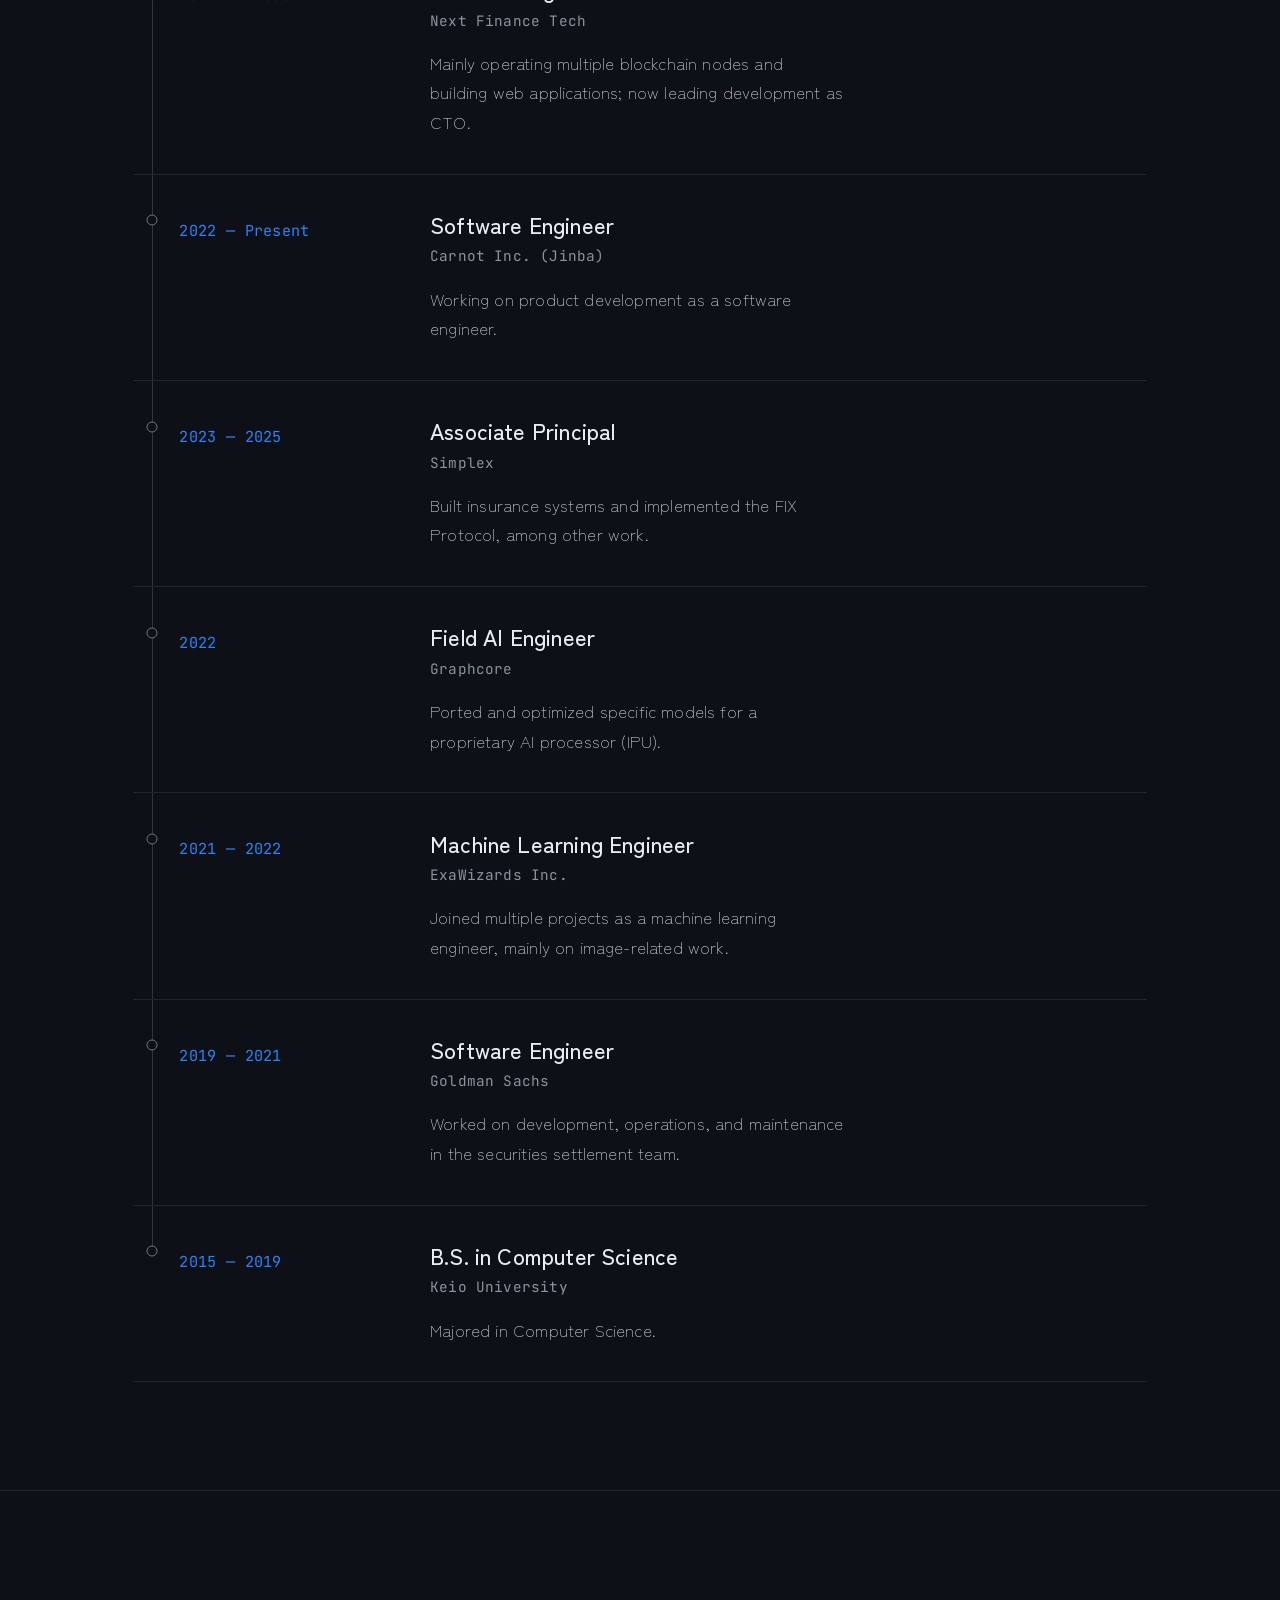
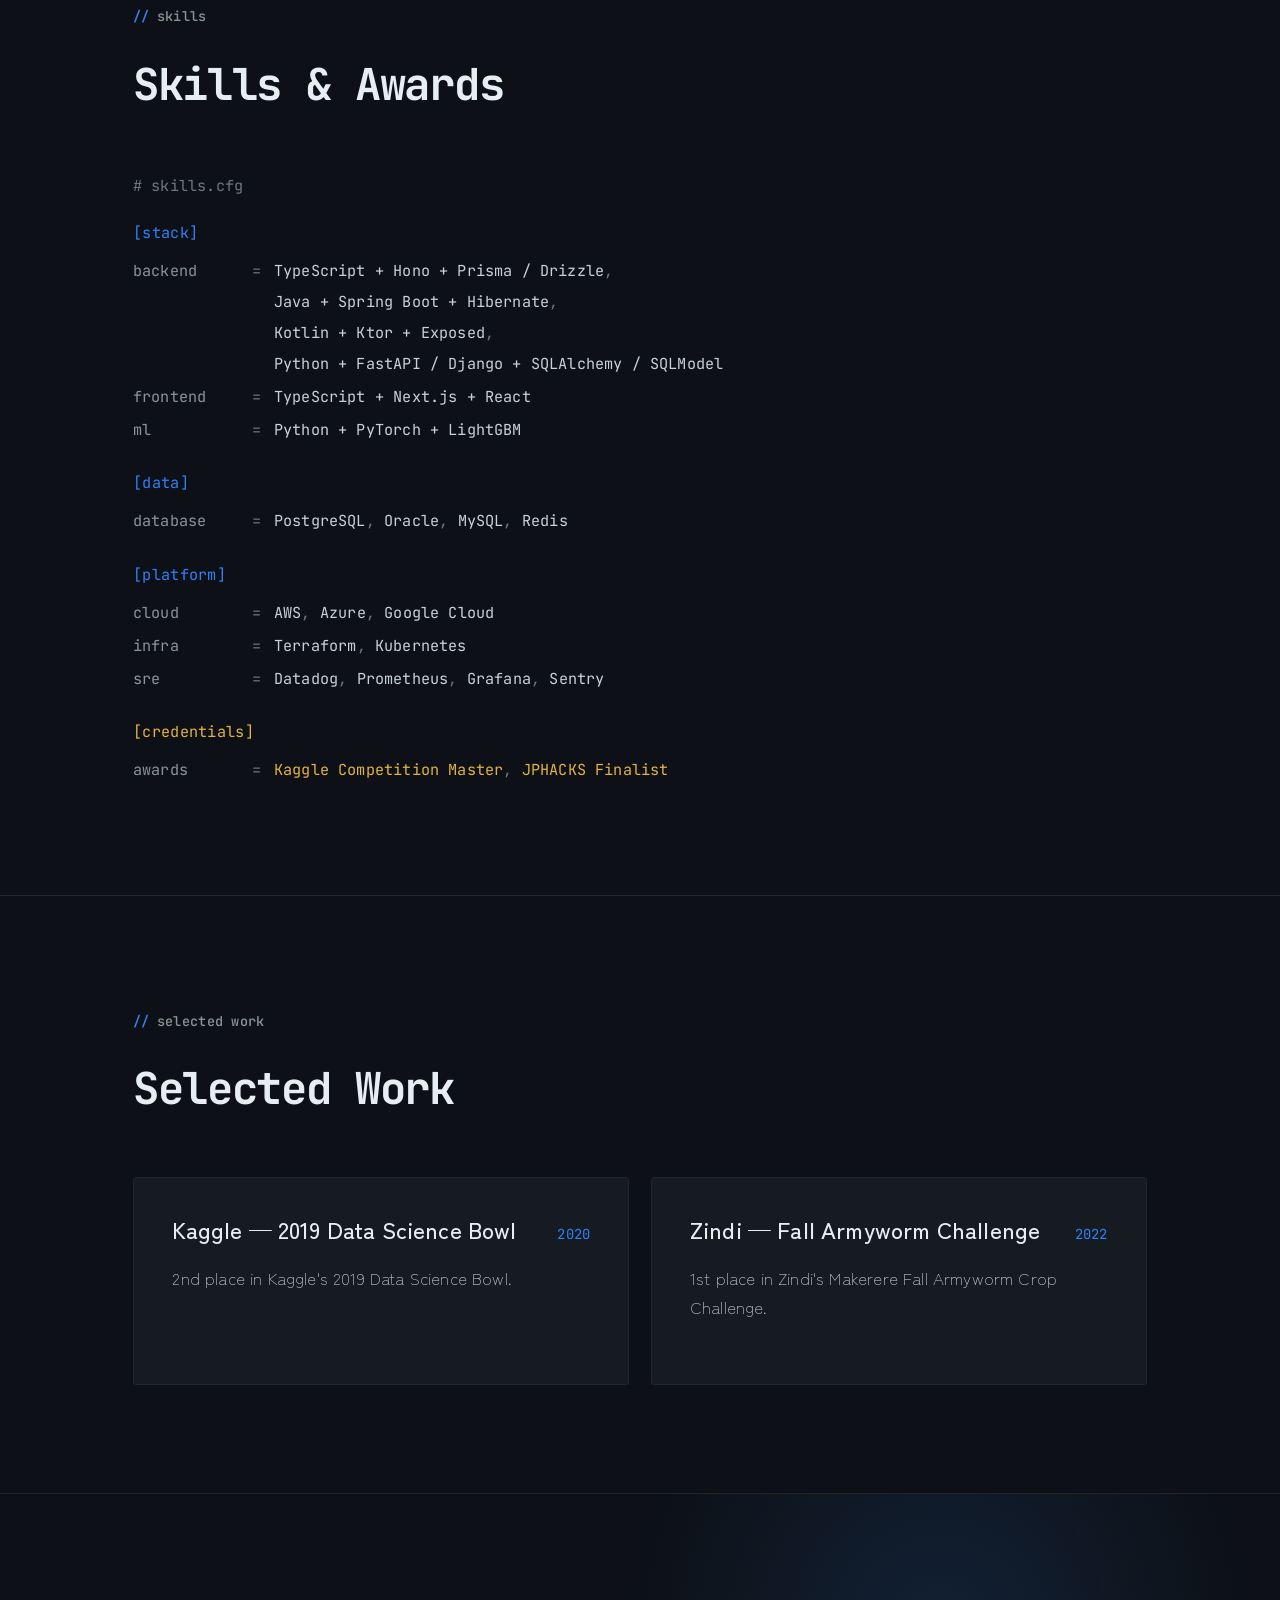
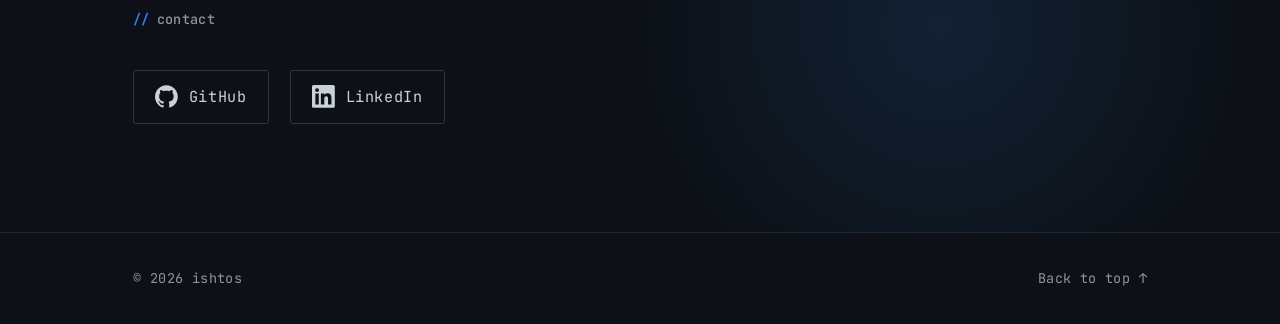
==== commit 9461fd83: "Highlight the awards ([credentials]) in gold Add a theme-aware --gold token (bright gold on dark, de" ====
--- a/index.html
+++ b/index.html
@@ -322,7 +322,7 @@
             </div>
           </div>
 
-          <div class="cfg__block">
+          <div class="cfg__block cfg__block--awards">
             <p class="cfg__section">[credentials]</p>
             <div class="cfg__row">
               <span class="cfg__key">awards</span><span class="cfg__eq" aria-hidden="true">=</span>
--- a/assets/styles.css
+++ b/assets/styles.css
@@ -20,6 +20,8 @@
   --glow: rgba(56, 139, 253, 0.13);
   --success: #3fb950;
   --success-glow: rgba(63, 185, 80, 0.5);
+  --gold: #e3b341;
+  --gold-bright: #f2cc60;
 
   /* コンテナ幅は rem 基準にして、画面幅に応じて拡大する */
   --wrap: 66rem;
@@ -55,6 +57,8 @@
   --glow: rgba(9, 105, 218, 0.08);
   --success: #1a7f37;
   --success-glow: rgba(26, 127, 55, 0.4);
+  --gold: #9e6a03;
+  --gold-bright: #7d5200;
 }
 
 /* ============================================================
@@ -842,6 +846,15 @@
   color: var(--accent-bright);
   text-decoration: underline;
   text-underline-offset: 3px;
+}
+/* 受賞歴（[credentials]）は金色で強調 */
+.cfg__block--awards .cfg__section,
+.cfg__block--awards .cfg__val {
+  color: var(--gold);
+}
+.cfg__block--awards .cfg__val:hover,
+.cfg__block--awards .cfg__link:hover {
+  color: var(--gold-bright);
 }
 @media (max-width: 560px) {
   .cfg__row {
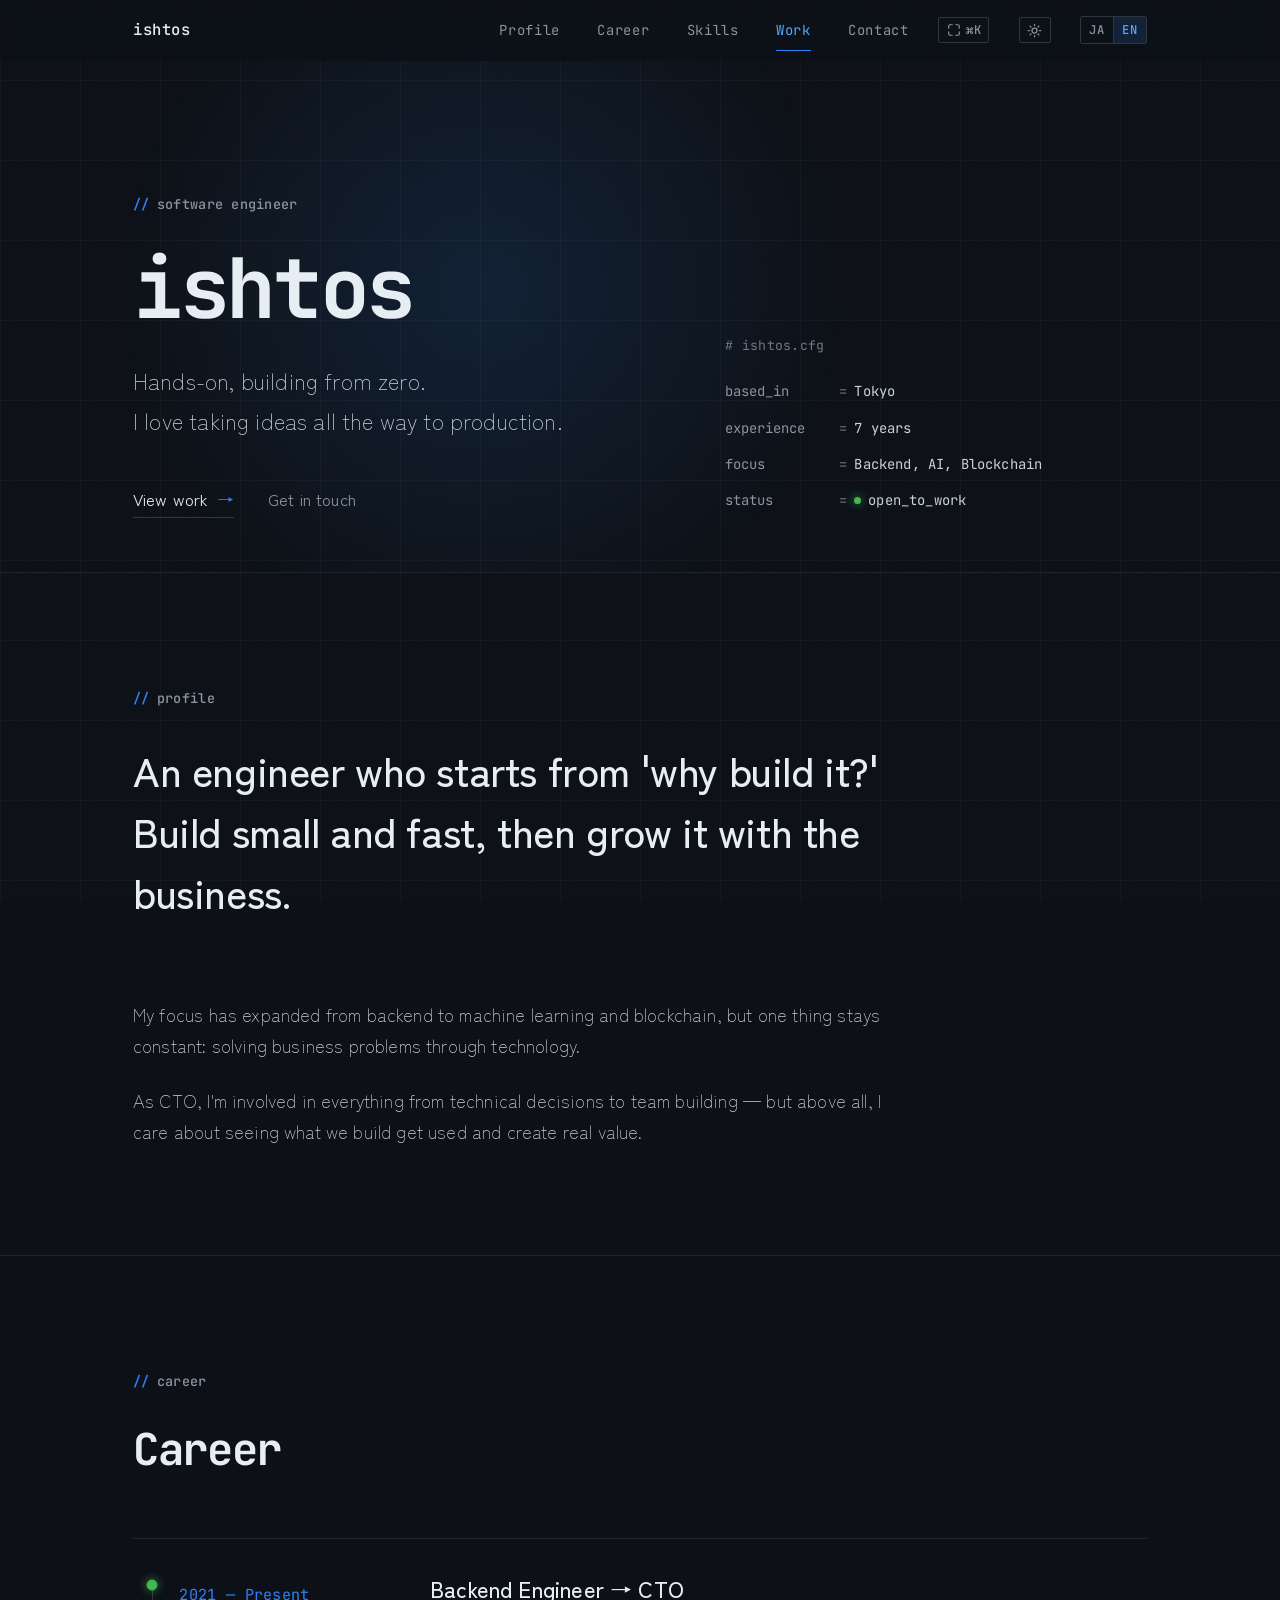
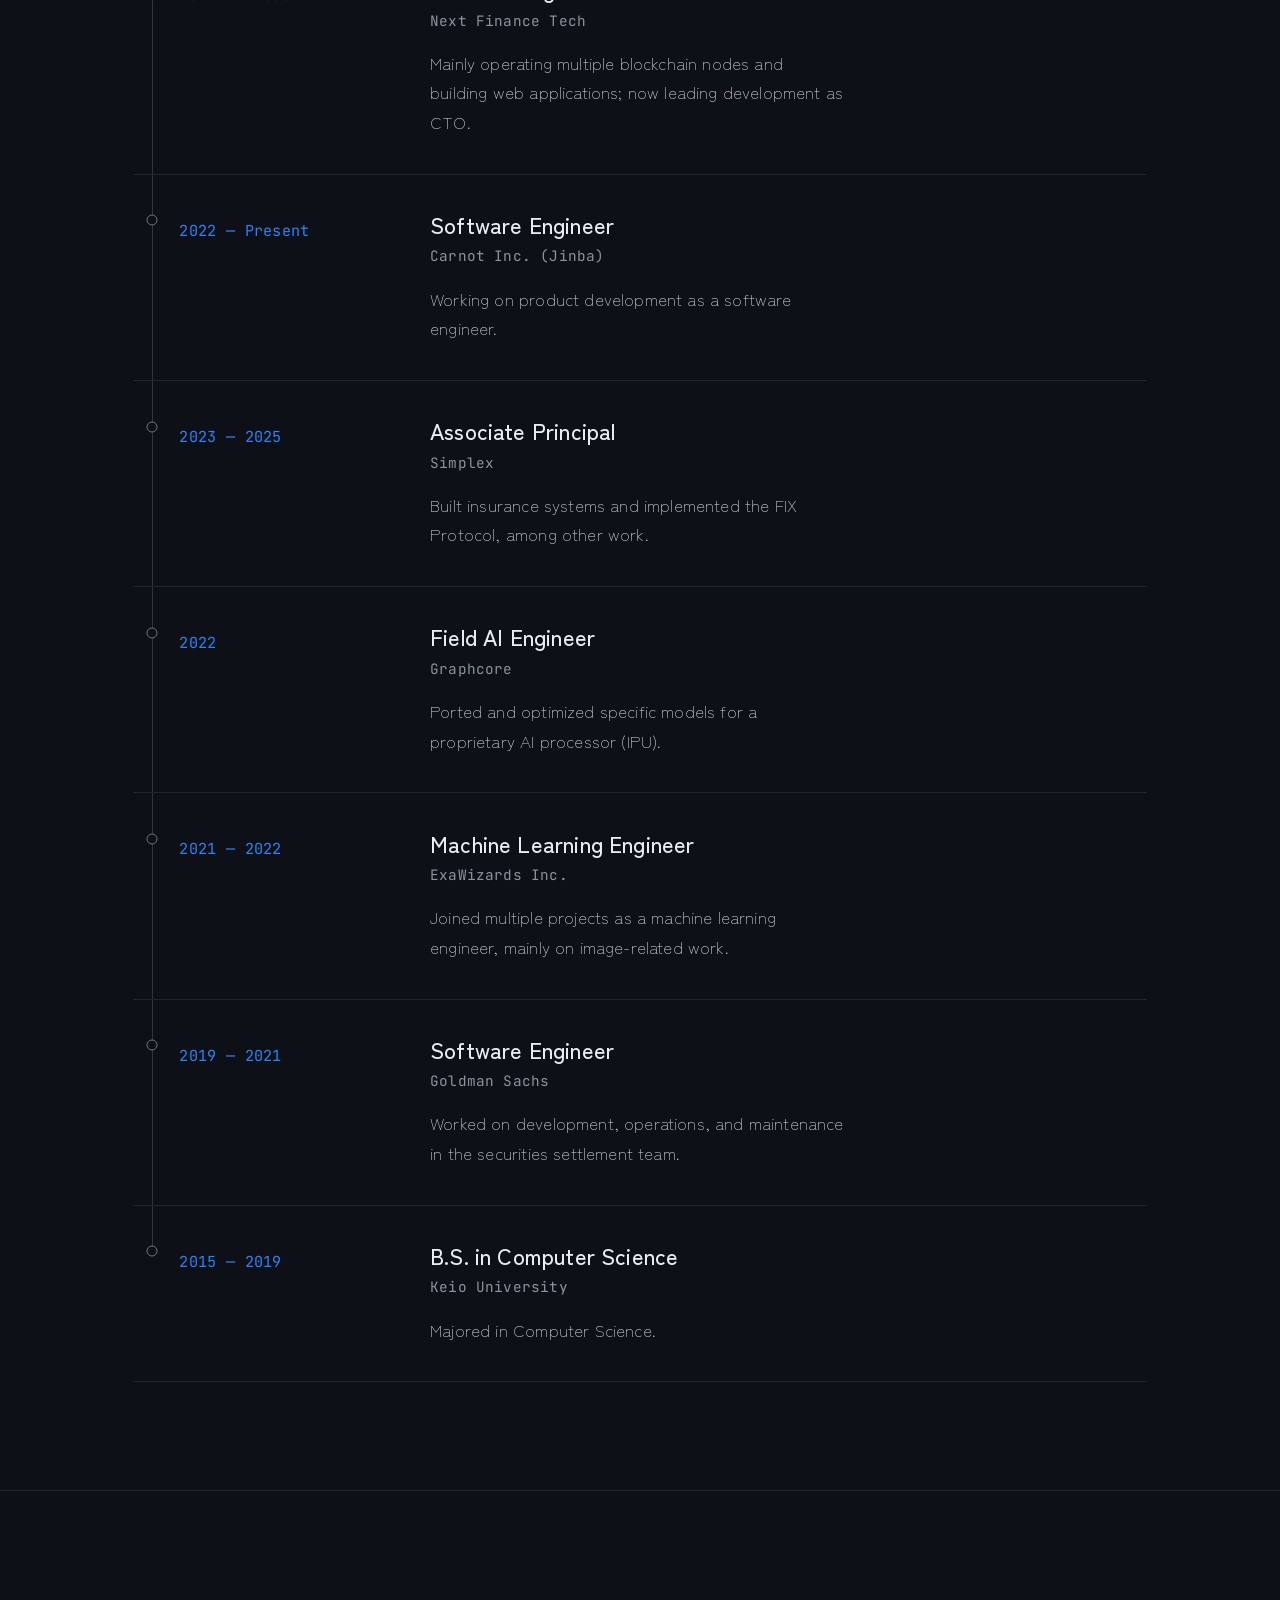
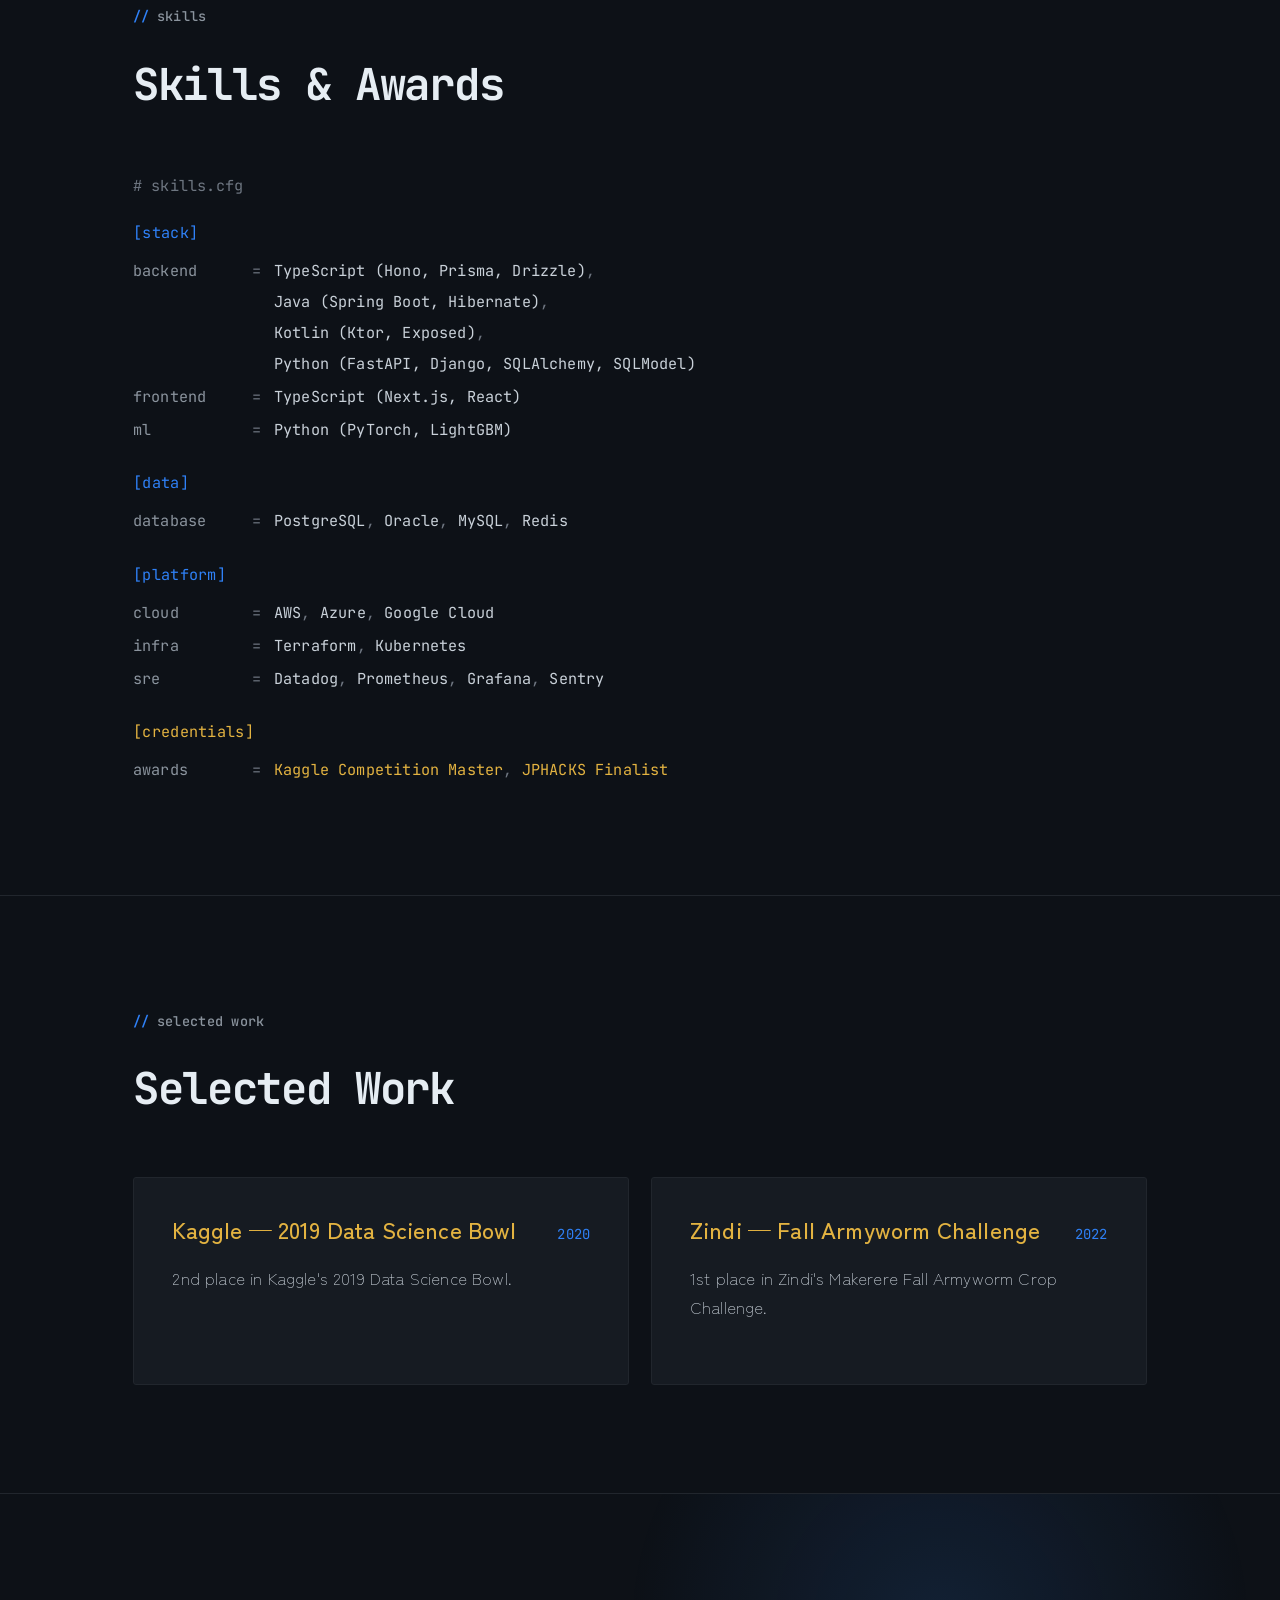
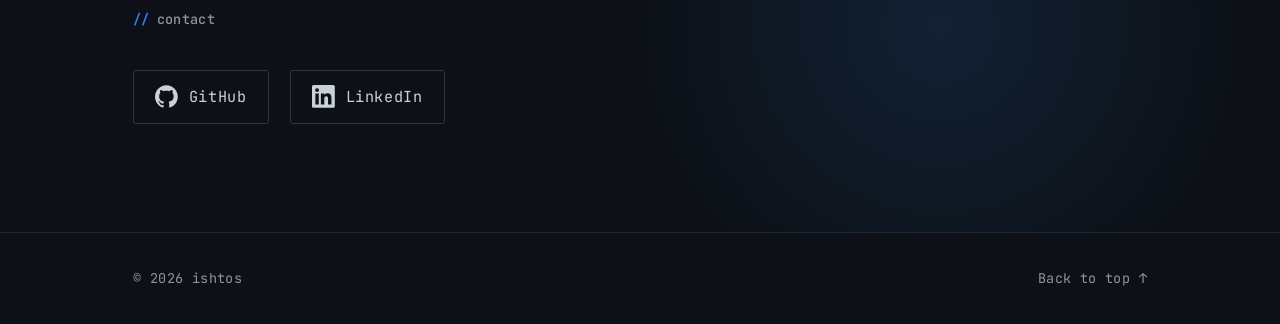
==== commit c7abb634: "Reformat stack skills as Language (libraries) Rewrite backend/frontend/ml entries from "Lang + FW + " ====
--- a/index.html
+++ b/index.html
@@ -274,19 +274,19 @@
             <div class="cfg__row">
               <span class="cfg__key">backend</span><span class="cfg__eq" aria-hidden="true">=</span>
               <span class="cfg__vals cfg__vals--stack">
-                <span class="cfg__val">TypeScript + Hono + Prisma / Drizzle</span>
-                <span class="cfg__val">Java + Spring Boot + Hibernate</span>
-                <span class="cfg__val">Kotlin + Ktor + Exposed</span>
-                <span class="cfg__val">Python + FastAPI / Django + SQLAlchemy / SQLModel</span>
+                <span class="cfg__val">TypeScript (Hono, Prisma, Drizzle)</span>
+                <span class="cfg__val">Java (Spring Boot, Hibernate)</span>
+                <span class="cfg__val">Kotlin (Ktor, Exposed)</span>
+                <span class="cfg__val">Python (FastAPI, Django, SQLAlchemy, SQLModel)</span>
               </span>
             </div>
             <div class="cfg__row">
               <span class="cfg__key">frontend</span><span class="cfg__eq" aria-hidden="true">=</span>
-              <span class="cfg__vals"><span class="cfg__val">TypeScript + Next.js + React</span></span>
+              <span class="cfg__vals"><span class="cfg__val">TypeScript (Next.js, React)</span></span>
             </div>
             <div class="cfg__row">
               <span class="cfg__key">ml</span><span class="cfg__eq" aria-hidden="true">=</span>
-              <span class="cfg__vals"><span class="cfg__val">Python + PyTorch + LightGBM</span></span>
+              <span class="cfg__vals"><span class="cfg__val">Python (PyTorch, LightGBM)</span></span>
             </div>
           </div>
 
--- a/assets/styles.css
+++ b/assets/styles.css
@@ -961,7 +961,7 @@
 .work__title {
   font-size: 1.35rem;
   font-weight: 500;
-  color: var(--ink);
+  color: var(--gold);
 }
 .work__year {
   font-family: var(--mono);
